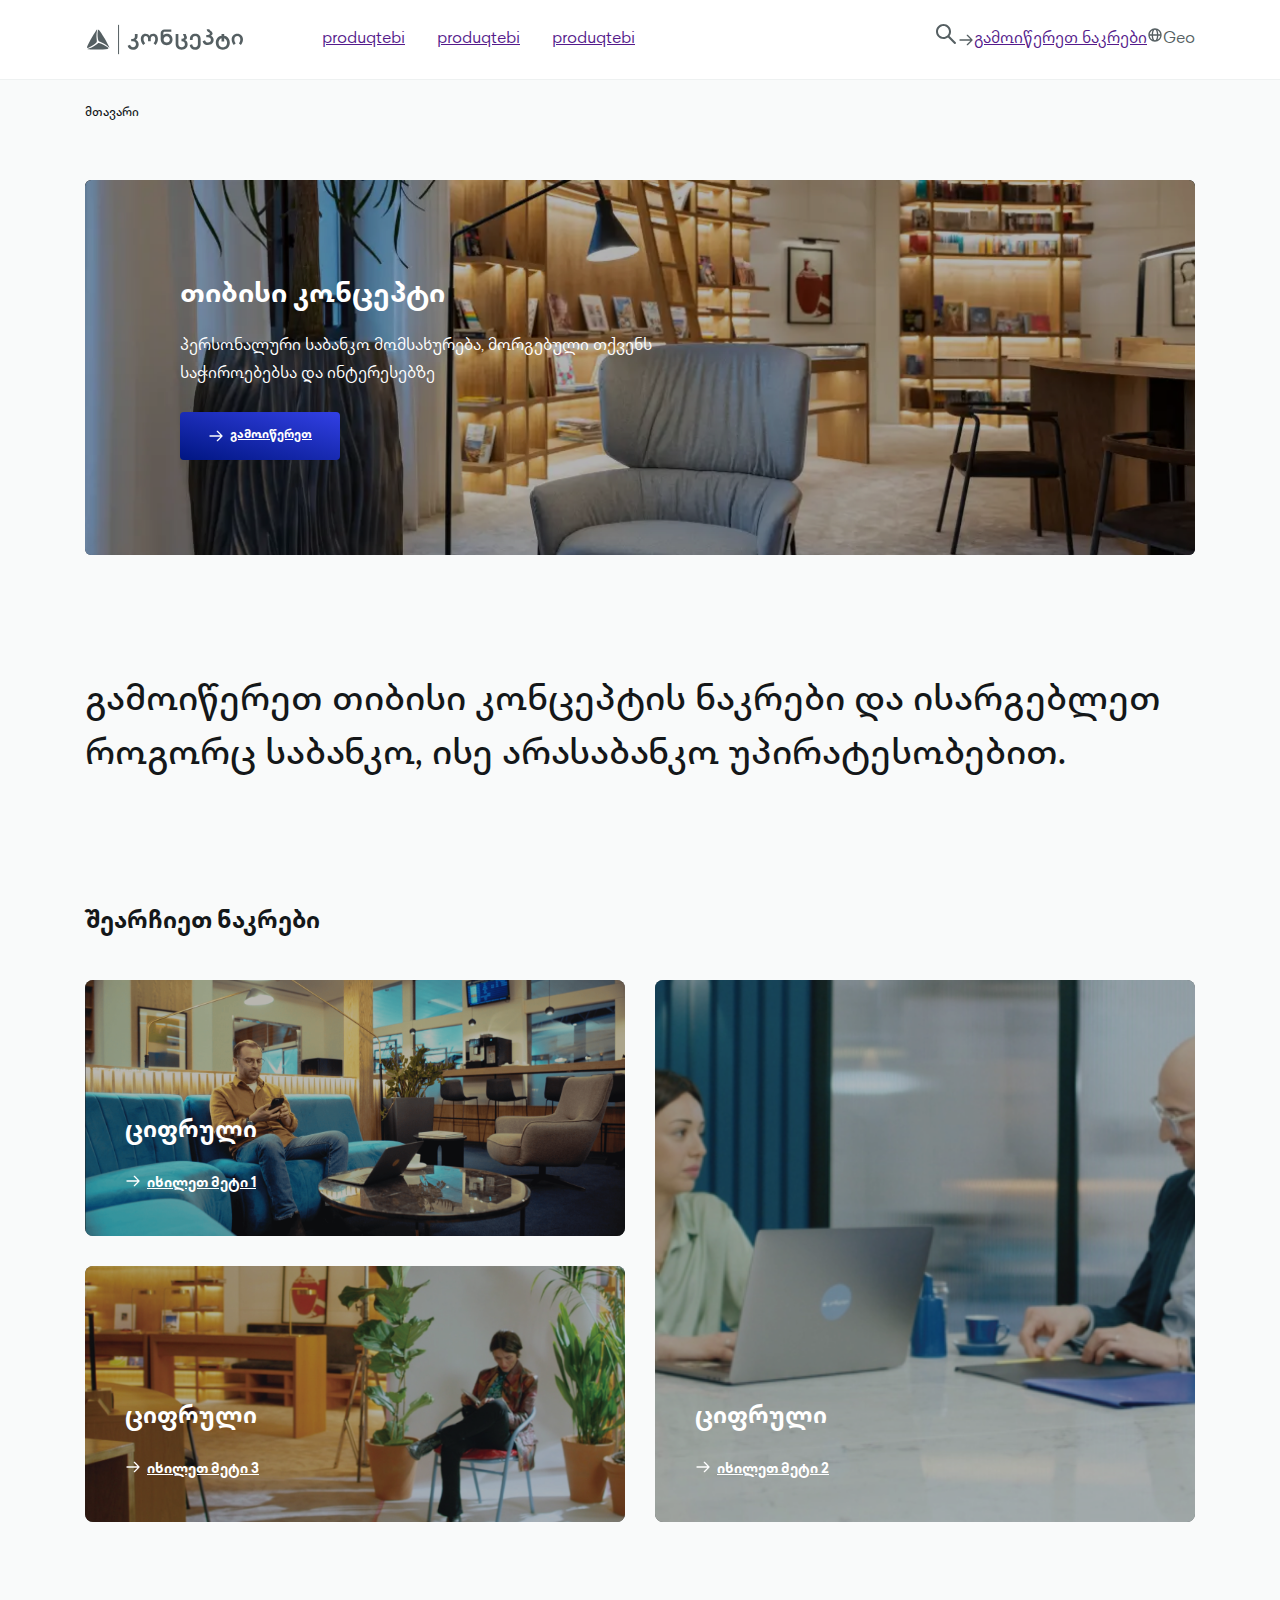
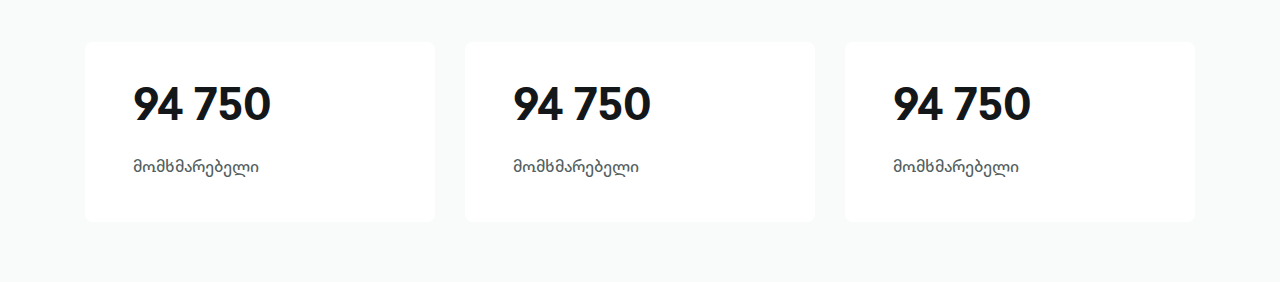
==== index.html @ 35655cb1 "firstCommit" ====
<!DOCTYPE html>
<html lang="en">

<head>
    <meta charset="UTF-8">
    <meta name="viewport" content="width=device-width, initial-scale=1.0">
    <title>Document</title>
    <link rel="stylesheet" href="https://cdn.jsdelivr.net/npm/swiper@11/swiper-bundle.min.css" />
    <link rel="stylesheet" href="styles/style.css">
</head>

<body>
    <header class="header flex al-center">
        <div class="container">
            <div class="header-content flex al-center">
                <div class="header-logo flex al-center">
                    <svg data-v-562b0aec="" id="Layer_1" data-name="Layer 1" xmlns="http://www.w3.org/2000/svg"
                        version="1.1" width="165" height="32" viewbox="0 0 165 32" fill="currentColor">
                        <path data-v-562b0aec=""
                            d="M81.72,12.35c-1.84,0-3.11,1.39-3.11,3.09s1.15,3.09,3.11,3.09,3.1-1.39,3.1-3.09-1.26-3.09-3.1-3.09ZM68.36,9.65c2.85,0,4.6,2.21,4.6,5.38h0c0,2.48-.88,4.38-2.47,5.91l-1.94-1.63c.9-1.01,1.71-2.58,1.71-4.27,0-1.81-.91-2.92-2.24-2.92s-2.27.86-2.27,2.67v2.57h-2.71v-2.57c0-1.81-.94-2.67-2.27-2.67s-2.24,1.11-2.24,2.92v.16c.05,1.64.83,3.14,1.71,4.12l-1.94,1.63c-1.59-1.53-2.47-3.42-2.47-5.9h0s0-.14,0-.14c.05-3.1,1.78-5.24,4.6-5.24,1.99,0,3.4.9,3.96,2.25.57-1.35,1.97-2.25,3.96-2.25ZM152.31,9.65c3.48,0,5.68,2.6,5.68,5.72,0,2.34-.77,4.13-2.16,5.57l-1.95-1.61c1.09-1.4,1.41-2.67,1.41-3.95,0-1.83-1.02-3.27-2.97-3.27s-2.97,1.44-2.97,3.27c0,1.28.31,2.55,1.41,3.95l-1.95,1.61c-1.39-1.44-2.16-3.23-2.16-5.57,0-3.11,2.2-5.72,5.68-5.72ZM124.49,5.33v.12c0,1.21,3.11,1.73,3.11,4.12,0,1.18-.93,2-2.04,2.25,1.9.61,3.08,2.11,3.08,4.27,0,2.87-2.15,4.97-5.7,4.97-2.57,0-4.77-1.44-5.34-3.91l2.44-1.01c.39,1.49,1.5,2.45,2.9,2.45,1.97,0,2.97-1.15,2.97-2.55,0-1.64-1.15-2.68-2.97-2.68h-1.67v-2.45h1.52c1.31,0,2.08-.49,2.08-1.33,0-1.54-3.11-1.58-3.11-4.06v-.18h2.73ZM86.32,5.41v2.45h-6.62c-.99,0-1.33.59-1.33,1.33v2.1c.78-1.19,2.48-1.55,3.64-1.55,3.5,0,5.52,2.52,5.52,5.7s-2.18,5.7-5.81,5.7-6.05-2.43-6.05-6.2v-5.67c0-2.13,1.44-3.86,3.88-3.86h6.78ZM136.74,14.33c-2.26.48-3.15,2.49-3.2,4.38.06,2.17,1.21,4.49,4.27,4.49s4.21-2.32,4.27-4.49c-.05-1.86-.9-3.82-3.07-4.35.07.39.21,1.28.21,1.99v1.19h-2.71v-1.19c0-.72.15-1.65.22-2.02ZM139.23,9.94v.57c0,.42-.05.92-.11,1.33,3.88.56,5.69,3.65,5.69,6.87,0,3.56-2.22,6.96-7,6.96s-7-3.4-7-6.96c0-3.25,1.85-6.37,5.81-6.88-.06-.41-.11-.89-.11-1.31v-.57h2.71ZM100.78,9.94v.12c0,1.49,1.15,1.84,1.15,3.41,0,1.49-.97,2.24-2.37,2.52,2.02.55,3.08,1.93,3.08,4.21,0,3.04-2.2,5.46-6,5.46s-5.98-2.55-5.98-5.68v-10.05h2.71v10.05c0,1.65,1.1,3.2,3.27,3.2s3.27-1.45,3.27-3.05c0-1.78-1.15-2.93-2.97-2.93h-.46v-2.45h1.04c1.04,0,1.67-.55,1.67-1.39,0-1.22-1.15-1.44-1.15-3.26v-.18h2.73ZM110.29,9.65c3.31,0,5.35,1.92,5.35,5.35v5.39c0,3.05-2.1,5.28-5.47,5.28-3.02,0-5.13-1.65-5.47-4.69l2.48-.69c.22,1.93,1.31,2.91,2.85,2.91,2.04,0,2.88-1.26,2.88-2.86v-5.31c0-1.66-.89-2.92-2.62-2.92s-2.64,1.26-2.64,2.92v.97h-2.71v-.99c0-3.42,2.03-5.35,5.35-5.35ZM52.59,9.94v2.38c0,1.67-.69,2.85-1.98,3.5,1.93.71,3.08,2.3,3.08,4.58,0,3.05-2.15,5.28-5.7,5.28-2.57,0-4.77-1.44-5.34-3.91l2.44-1.01c.39,1.49,1.5,2.45,2.9,2.45,1.97,0,2.97-1.26,2.97-2.86,0-1.78-1.15-2.99-2.97-2.99h-1.79v-2.45h1.18c1.69,0,2.48-.99,2.48-2.38v-2.57h2.73Z"
                            class="cls-2"></path>
                        <path data-v-562b0aec=""
                            d="M13.92,5.92c.11.06.26.23.29.26,1.47,1.7,4.2,6.2,5.31,8.09,1.39,2.36,4.58,8.29,4.85,9.07.03.08,0,.18-.07.23-.08.05-.17.09-.4-.15-1.24-1.25-4.11-3.68-8.84-5.6-.25-.1-.47-.19-.68-.28-.66-.33-1.03-.82-1.21-1.5-.53-2.01-.91-5.76-.39-9,.02-.11.08-.5.21-.8.21-.45.6-.5.92-.32ZM12.14,5.48c.09.04.16.1.07.41-.47,1.7-1.14,5.39-.45,10.44.04.26.07.5.09.73.04.74-.2,1.3-.69,1.79-1.48,1.46-4.54,3.66-7.61,4.83-.11.04-.47.18-.8.21-.5.05-.74-.26-.74-.63,0-.13.07-.34.08-.38.74-2.12,3.29-6.73,4.37-8.63,1.35-2.38,4.91-8.1,5.45-8.73.05-.07.15-.1.23-.06ZM14.62,19.18c2.01.55,5.45,2.09,8,4.16.09.07.39.32.58.58.29.41.14.77-.18.95-.11.06-.33.11-.37.12-2.21.42-7.48.53-9.67.54-2.74.02-9.49-.19-10.3-.34-.09-.01-.16-.08-.17-.17,0-.1,0-.19.32-.27,1.71-.45,5.25-1.71,9.28-4.84.21-.16.4-.31.58-.44.62-.41,1.23-.48,1.9-.3Z"
                            class="cls-2"></path>
                        <rect data-v-562b0aec="" x="33.06" y=".84" width=".99" height="29.32" class="cls-1"></rect>
                    </svg>
                </div>
                <nav class="header-nav">
                    <a href="">produqtebi</a>
                    <a href="">produqtebi</a>
                    <a href="">produqtebi</a>
                </nav>
                <div class="menu-buttons flex al-center">
                    <div class="search">
                        <svg data-v-562b0aec="" width="24" height="24" viewbox="0 0 24 24" fill="currentColor"
                            xmlns="http://www.w3.org/2000/svg">
                            <path data-v-562b0aec=""
                                d="M21.7 20.3L15.5 14C16.5 12.7 17 11.2 17 9.5C17 5.4 13.6 2 9.5 2C5.4 2 2 5.4 2 9.5C2 13.6 5.4 17 9.5 17C11.2 17 12.8 16.4 14 15.5L20.2 21.7C20.4 21.9 20.7 22 20.9 22C21.1 22 21.4 21.9 21.6 21.7C22.1 21.3 22.1 20.7 21.7 20.3ZM4 9.5C4 6.5 6.5 4 9.5 4C12.5 4 15 6.5 15 9.5C15 12.5 12.5 15 9.5 15C6.5 15 4 12.5 4 9.5Z">
                            </path>
                        </svg>
                    </div>
                    <div class="get-product flex al-center">
                        <svg data-v-562b0aec="" width="16" height="16" viewbox="0 0 16 16" fill="currentColor"
                            xmlns="http://www.w3.org/2000/svg">
                            <path data-v-562b0aec=""
                                d="M9.7987 2.86675L14.4654 7.53341C14.732 7.80008 14.732 8.20008 14.4654 8.46675L9.7987 13.1334C9.53203 13.4001 9.13203 13.4001 8.86537 13.1334C8.5987 12.8667 8.5987 12.4667 8.86537 12.2001L12.3987 8.66675H1.9987C1.5987 8.66675 1.33203 8.40008 1.33203 8.00008C1.33203 7.60008 1.5987 7.33341 1.9987 7.33341H12.3987L8.86537 3.80008C8.73203 3.66675 8.66536 3.53341 8.66536 3.33341C8.66536 3.13341 8.73203 3.00008 8.86537 2.86675C9.13203 2.60008 9.53203 2.60008 9.7987 2.86675Z">
                            </path>
                        </svg>
                        <a href="">გამოიწერეთ ნაკრები</a>
                    </div>
                    <div class="lang flex al-center">
                        <div>
                            <svg data-v-562b0aec="" width="16" height="16" viewbox="0 0 16 16" fill="currentColor"
                                xmlns="http://www.w3.org/2000/svg">
                                <path data-v-562b0aec=""
                                    d="M14.6654 7.99992C14.6654 4.32659 11.672 1.33325 7.9987 1.33325C4.32536 1.33325 1.33203 4.32659 1.33203 7.99992C1.33203 11.6733 4.32536 14.6666 7.9987 14.6666C11.672 14.6666 14.6654 11.6733 14.6654 7.99992ZM13.2854 7.33325H11.3187C11.2587 5.83325 10.972 4.37325 10.4587 3.26659C11.9787 4.05992 13.072 5.55992 13.292 7.33325H13.2854ZM7.9987 13.3333C6.9787 13.3333 6.1387 11.2999 6.0187 8.66659H9.98536C9.86536 11.2999 9.02536 13.3333 8.00536 13.3333H7.9987ZM6.0187 7.33325C6.1387 4.69992 6.9787 2.66659 7.9987 2.66659C9.0187 2.66659 9.8587 4.69992 9.9787 7.33325H6.01203H6.0187ZM5.54536 3.26659C5.02536 4.37325 4.74536 5.82659 4.68536 7.33325H2.7187C2.9387 5.55992 4.03203 4.05992 5.55203 3.26659H5.54536ZM2.71203 8.66659H4.6787C4.7387 10.1666 5.02536 11.6266 5.5387 12.7333C4.0187 11.9399 2.92536 10.4399 2.70536 8.66659H2.71203ZM10.452 12.7333C10.972 11.6266 11.252 10.1733 11.312 8.66659H13.2787C13.0587 10.4399 11.9654 11.9399 10.4454 12.7333H10.452Z">
                                </path>
                            </svg>
                        </div>
                        <span class="block">Geo</span>
                    </div>
                </div>
            </div>
        </div>
    </header>
    <div class="globa-layout">

        <div class="breadcrumbs">
            <div class="container">მთავარი</div>
        </div>

        <section class="hero-section">
            <div class="container">
                <div class="banner">
                    <div class="banner-content">
                        <h1 class="text-white title-28"> თიბისი კონცეპტი </h1>
                        <p class="banner-text">პერსონალური საბანკო მომსახურება, მორგებული თქვენს საჭიროებებსა და
                            ინტერესებზე</p>
                        <a class="btn" href="">
                            <svg data-v-67f54ace="" width="16" height="16" viewBox="0 0 16 16" fill="currentColor"
                                xmlns="http://www.w3.org/2000/svg">
                                <path data-v-67f54ace=""
                                    d="M9.7987 2.86675L14.4654 7.53341C14.732 7.80008 14.732 8.20008 14.4654 8.46675L9.7987 13.1334C9.53203 13.4001 9.13203 13.4001 8.86537 13.1334C8.5987 12.8667 8.5987 12.4667 8.86537 12.2001L12.3987 8.66675H1.9987C1.5987 8.66675 1.33203 8.40008 1.33203 8.00008C1.33203 7.60008 1.5987 7.33341 1.9987 7.33341H12.3987L8.86537 3.80008C8.73203 3.66675 8.66536 3.53341 8.66536 3.33341C8.66536 3.13341 8.73203 3.00008 8.86537 2.86675C9.13203 2.60008 9.53203 2.60008 9.7987 2.86675Z">
                                </path>
                            </svg>
                            <span>გამოიწერეთ</span>
                        </a>
                    </div>
                    <div class="banner-image">
                        <img src="assets/images/ze324k50.yq4Become-2.webp" alt="">
                    </div>

                </div>
            </div>
        </section>

        <section class="message padding-60">
            <div class="container">
                <p> გამოიწერეთ თიბისი კონცეპტის ნაკრები და ისარგებლეთ როგორც საბანკო, ისე არასაბანკო უპირატესობებით.
                </p>
            </div>
        </section>

        <section class="concept-grid padding-60">
                <div class="container">
                    <div class="heading">
                        <h2 class="h2 title-color">შეარჩიეთ ნაკრები </h2>
                    </div>
                    <div class="grid">
                        <div class="grid-card">
                            <div class="grid-content">
                                <h3 class="title-24">
                                    ციფრული
                                </h3>
                                <div class="see-more">
                                    <div class="button_icon w-embed"><svg width="16" height="16" viewBox="0 0 16 16"
                                            fill="currentColor" xmlns="http://www.w3.org/2000/svg">
                                            <path
                                                d="M9.7987 2.86675L14.4654 7.53341C14.732 7.80008 14.732 8.20008 14.4654 8.46675L9.7987 13.1334C9.53203 13.4001 9.13203 13.4001 8.86537 13.1334C8.5987 12.8667 8.5987 12.4667 8.86537 12.2001L12.3987 8.66675H1.9987C1.5987 8.66675 1.33203 8.40008 1.33203 8.00008C1.33203 7.60008 1.5987 7.33341 1.9987 7.33341H12.3987L8.86537 3.80008C8.73203 3.66675 8.66536 3.53341 8.66536 3.33341C8.66536 3.13341 8.73203 3.00008 8.86537 2.86675C9.13203 2.60008 9.53203 2.60008 9.7987 2.86675Z">
                                            </path>
                                        </svg></div>
                                    <a href=""> იხილეთ მეტი 1</a>
                                </div>
                            </div>
                            <div class="grid-image">
                                <img src="assets/images/mfvvitla.0j5430128849_7213815365374065_9017687812435872577_n.png"
                                    alt="">
                            </div>
                        </div>
                        <div class="grid-card  grid-big">
                            <div class="grid-content">
                                <h3 class="title-24">
                                    ციფრული
                                </h3>
                                <div class="see-more">
                                    <div class="button_icon w-embed"><svg width="16" height="16" viewBox="0 0 16 16"
                                            fill="currentColor" xmlns="http://www.w3.org/2000/svg">
                                            <path
                                                d="M9.7987 2.86675L14.4654 7.53341C14.732 7.80008 14.732 8.20008 14.4654 8.46675L9.7987 13.1334C9.53203 13.4001 9.13203 13.4001 8.86537 13.1334C8.5987 12.8667 8.5987 12.4667 8.86537 12.2001L12.3987 8.66675H1.9987C1.5987 8.66675 1.33203 8.40008 1.33203 8.00008C1.33203 7.60008 1.5987 7.33341 1.9987 7.33341H12.3987L8.86537 3.80008C8.73203 3.66675 8.66536 3.53341 8.66536 3.33341C8.66536 3.13341 8.73203 3.00008 8.86537 2.86675C9.13203 2.60008 9.53203 2.60008 9.7987 2.86675Z">
                                            </path>
                                        </svg></div>
                                    <a href=""> იხილეთ მეტი 2 </a>
                                </div>
                            </div>
                            <div class="grid-image">
                                <img src="assets/images/nqeaa1rb.avl360.png"
                                    alt="">
                            </div>
                        </div>
                        <div class="grid-card">
                            <div class="grid-content">
                                <h3 class="title-24">
                                    ციფრული
                                </h3>
                                <div class="see-more">
                                    <div class="button_icon w-embed"><svg width="16" height="16" viewBox="0 0 16 16"
                                            fill="currentColor" xmlns="http://www.w3.org/2000/svg">
                                            <path
                                                d="M9.7987 2.86675L14.4654 7.53341C14.732 7.80008 14.732 8.20008 14.4654 8.46675L9.7987 13.1334C9.53203 13.4001 9.13203 13.4001 8.86537 13.1334C8.5987 12.8667 8.5987 12.4667 8.86537 12.2001L12.3987 8.66675H1.9987C1.5987 8.66675 1.33203 8.40008 1.33203 8.00008C1.33203 7.60008 1.5987 7.33341 1.9987 7.33341H12.3987L8.86537 3.80008C8.73203 3.66675 8.66536 3.53341 8.66536 3.33341C8.66536 3.13341 8.73203 3.00008 8.86537 2.86675C9.13203 2.60008 9.53203 2.60008 9.7987 2.86675Z">
                                            </path>
                                        </svg></div>
                                    <a href=""> იხილეთ მეტი 3 </a>
                                </div>
                            </div>
                            <div class="grid-image">
                                <img src="assets/images/0m25n3qt.w03prem.png"
                                    alt="">
                            </div>
                        </div>
                    </div>
                </div>
        </section>
        <section class="number-section padding-60">
            <div class=padding-global>
                <div class="container">
                    <div class="numbers flex">
                        <div class="number">
                            <div class="num"> 94 750 </div>
                            <p>მომხმარებელი</p>
                        </div>
                        <div class="number">
                            <div class="num"> 94 750 </div>
                            <p>მომხმარებელი</p>
                        </div>
                        <div class="number">
                            <div class="num"> 94 750 </div>
                            <p>მომხმარებელი</p>
                        </div>
                    </div>
    
                </div>
            </div>
        </section>













    </div>
    <script src="https://cdn.jsdelivr.net/npm/swiper@11/swiper-bundle.min.js"></script>
    <script src="scripts/script.js"></script>
</body>

</html>
---- styles/style.css ----
@font-face {
  font-family: "TBC Contractica";
  src: url("../assets/fonts/TBCContractica-Bold.woff2") format("woff2"),
    url("../assets/fonts/TBCContractica-Bold.woff") format("woff");
  font-weight: bold;
  font-style: normal;
  font-display: swap;
}

@font-face {
  font-family: "TBC Contractica CAPS";
  src: url("../assets/fonts/TBCContracticaCAPS-Light.woff2") format("woff2"),
    url("../assets/fonts/TBCContracticaCAPS-Light.woff") format("woff");
  font-weight: 300;
  font-style: normal;
  font-display: swap;
}

@font-face {
  font-family: "TBC Contractica CAPS";
  src: url("../assets/fonts/TBCContracticaCAPS-Medium.woff2") format("woff2"),
    url("../assets/fonts/TBCContracticaCAPS-Medium.woff") format("woff");
  font-weight: 500;
  font-style: normal;
  font-display: swap;
}

@font-face {
  font-family: "TBC Contractica CAPS";
  src: url("../assets/fonts/TBCContracticaCAPS-Bold.woff2") format("woff2"),
    url("../assets/") format("woff");
  font-weight: bold;
  font-style: normal;
  font-display: swap;
}

@font-face {
  font-family: "TBC Contractica";
  src: url("../assets/fonts/TBCContractica-Light.woff2") format("woff2"),
    url("../assets/fonts/TBCContractica-Light.woff2") format("woff");
  font-weight: 300;
  font-style: normal;
  font-display: swap;
}

@font-face {
  font-family: "TBC Contractica CAPS";
  src: url("../assets/fonts/TBCContracticaCAPS-Regular.woff2") format("woff2"),
    url("../assets/fonts/TBCContracticaCAPS-Regular.woff") format("woff");
  font-weight: normal;
  font-style: normal;
  font-display: swap;
}

@font-face {
  font-family: "TBC Contractica";
  src: url("../assets/fonts/TBCContractica-Regular.woff") format("woff2"),
    url("../assets/fonts/TBCContractica-Regular.woff") format("woff");
  font-weight: normal;
  font-style: normal;
  font-display: swap;
}

@font-face {
  font-family: "TBC Contractica";
  src: url("../assets/fonts/TBCContractica-Medium.woff2") format("woff2"),
    url("../assets/fonts/TBCContractica-Medium.woff") format("woff");
  font-weight: 500;
  font-style: normal;
  font-display: swap;
}

body {
  box-sizing: border-box;
  font-size: 16px;
  margin: 0;
  padding: 0;
  overflow-x: hidden;
  background-color: #f9fafa;
  line-height: 1.7;
  font-family: "TBC Contractica";
  color: #555f62;
}
*,
*::after,
*::before {
  box-sizing: border-box;
  font-family: "TBC Contractica";
  margin: 0;
  padding: 0;
  border: none;
  
}


img {
  max-width: 100%;
  height: auto;
}

:root {
}
.container {
  width: 100%;
  max-width: 1110px;
  margin-left: auto;
  margin-right: auto;
}
.padding-60 {
  padding: 60px 0;
}
.title-28 {
  font-size: 28px;
  font-weight: 700;
  line-height: 1.5;
}
.title-24{
    font-size: 24px;
    font-weight: 700;
}
.title-color{
    color: #141719;
}
.heading{
    justify-content: space-between;
    align-items: center;
    margin-bottom: 36px;
    display: flex;
}
.block {
  display: block;
}
.flex {
  display: flex;
}
.al-center {
  align-items: center;
}
.just-center {
  justify-content: center;
}

.globa-layout {
  padding: 80px 47px 0 47px;
}

.header {
  z-index: 100;
  height: 80px;
  background-color: #fff;
  border-bottom: 1px solid #eef1f1;
  padding-left: 47px;
  padding-right: 47px;
  position: fixed;
  top: 0;
  bottom: auto;
  left: 0;
  right: 0;
}
.header-content {
  display: flex;
  column-gap: 32px;
  align-items: center;
}
.header-nav {
  height: 100%;
  grid-column-gap: 32px;
  flex: 1;
  align-items: center;
  margin-left: 40px;
  margin-right: 40px;
  display: flex;
}

.breadcrumbs {
  font-size: 12px;
  padding: 24px 0;
  color: #141719;
  font-weight: 500;
}

.hero-section {
  padding: 32px 0 60px 0;
}
.banner {
  position: relative;
  color: #fff;
  background-color: rgba(0, 0, 0, 1);
  padding: 95px;
  border-radius: 6px;
  overflow: hidden;
  min-height: 360px;
}
.banner-content {
  position: relative;
  max-width: 540px;
  z-index: 2;
}
.banner-text {
  margin: 16px 0 24px 0;
}
.banner-image {
  position: absolute;
  width: 100%;
  top: 0;
  left: 0;
  opacity: 0.7;
  border-radius: 6px;
  overflow: hidden;
  z-index: 1;
  /*  z-index: -1; */
}
.banner-image img {
  width: 100%;
  height: 100%;
  object-fit: cover;
}
.btn {
  grid-column-gap: 6px;
  color: #fff;
  text-transform: uppercase;
  background-color: #3295ce;
  background-image: linear-gradient(15deg, #001682, #3240e5);
  border-radius: 4px;
  justify-content: center;
  align-items: center;
  padding: 16px 24px;
  font-size: 12px;
  font-weight: 700;
  line-height: 1.33;
  transition: all 0.25s ease-in-out;
  display: flex;
  font-family: "TBC Contractica";
  max-width: 160px;
}
.btn:hover {
  background-image: none;
  background-color: #3295ce;
  transition: all 0.25s ease-in-out;
}

.message p {
  font-size: 36px;
  color: #141719;
  font-weight: 500;
  line-height: 1.5;
}
.grid {
    grid-column-gap: 30px;
    grid-row-gap: 30px;
    grid-template-rows: auto auto;
    grid-template-columns: 1fr 1fr;
    grid-auto-columns: 1fr;
    display: grid;
  }
.grid-card {
    position: relative;
    background-color: #141719;
    color: #fff;
    overflow: hidden;
    border-radius: 8px;
    min-height: 256px;
   transition-duration: .25s;
  }
  .grid-content {
    height: 100%;
    grid-row-gap: 20px;
    flex-direction: column;
    justify-content: flex-end;
    align-items: flex-start;
    padding: 40px;
    display: flex;
    position: relative;
    z-index: 2;
  }
  .grid-image {
    position: absolute;
    top: 0;
    left: 0;
    right: 0;
    bottom: 0;
    overflow: hidden;
    opacity: .7;
  }
  .grid-image img {
    width: 100%;
    height: 100%;
    object-fit: cover;
    transition-duration: .25s;  
  }
  .grid-big {
    grid-area: span 2 / span 1 / span 2 / span 1;
  }
.see-more{
    grid-column-gap: 6px;
    align-items: center;
    font-size: 14px;
    font-weight: 700;
    line-height: 1.4;
    text-decoration: none;
    transition: color .25s ease-in-out;
    display: flex;
}
  .see-more a{
    font-size: 14px;
    color: #fff;
    line-height: 1.4;
    font-weight: 700;
    display: block;
    transition-duration: .25s;  
  }
  .grid-card:hover .grid-image img {
    transform: scale(1.03);
  }
.see-more svg{
    transition-duration: .25s;  
}
  .see-more:hover a,
  .see-more:hover svg
  {
    text-decoration: none;
    color: #aeaeae;
  }

  .number {
    grid-row-gap: 16px;
    background-color: #fff;
    border-radius: 8px;
    flex-direction: column;
    flex: 1;
    align-items: flex-start;
    padding: 40px 48px;
    font-size: 16px;
    font-weight: 500;
    display: flex;
    font-size: 16px;
    font-weight: 500;
  }
  .num {
    color: #141719;
    font-size: 44px;
    font-weight: 700;
    line-height: 1.3;
  }
  .number-section {
    padding: 60px 0;
  }
  .numbers {
    grid-column-gap: 30px;
    display: flex;
  }
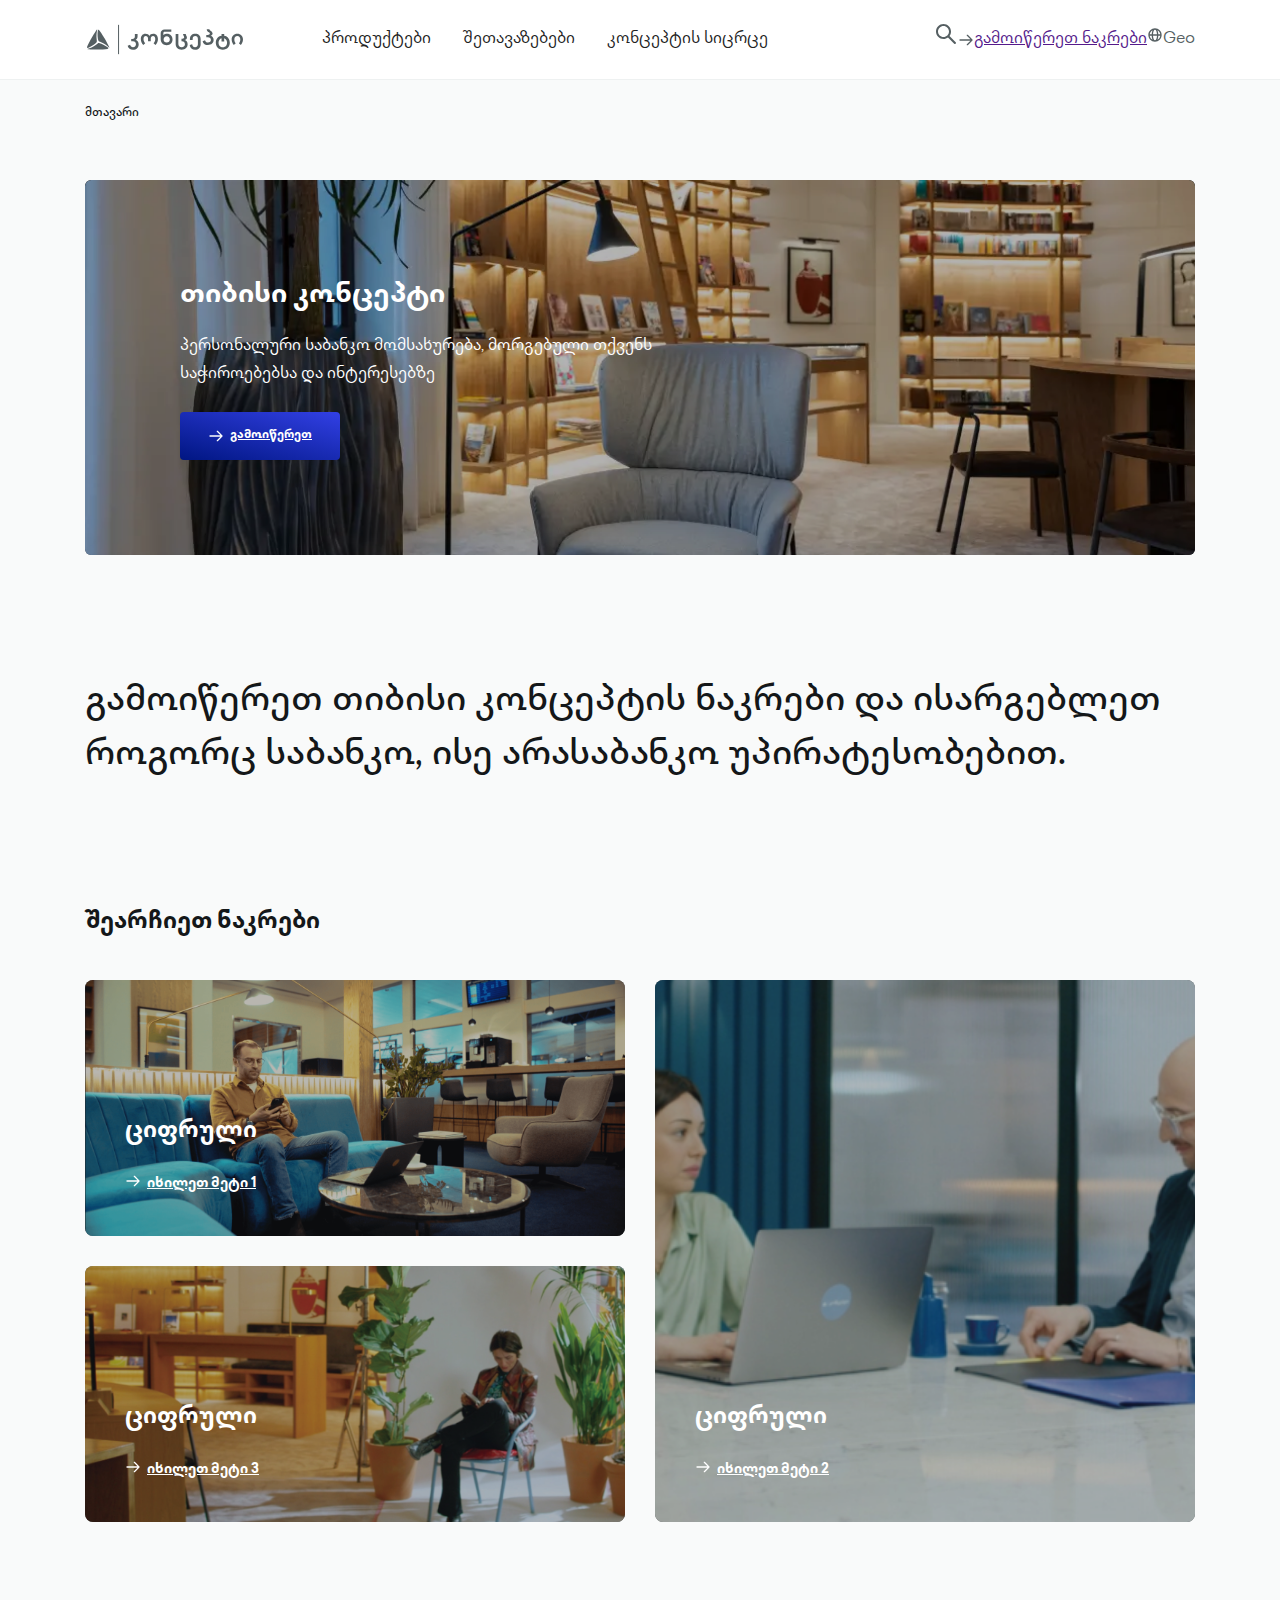
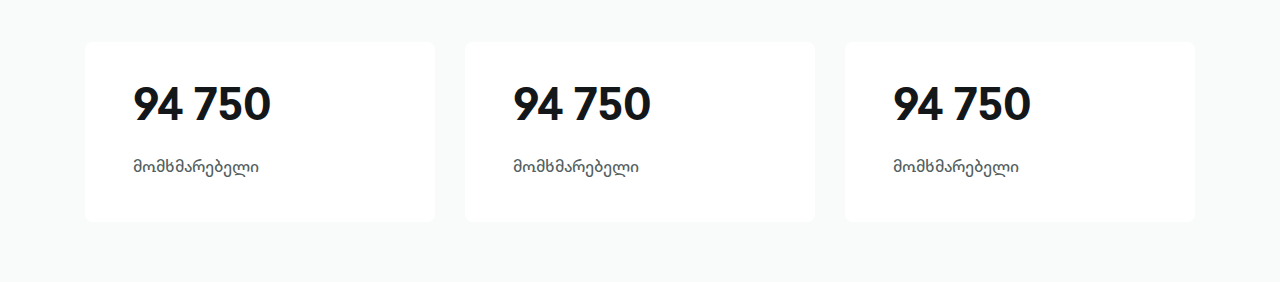
==== commit ede437c2: "header-dropdown" ====
--- a/index.html
+++ b/index.html
@@ -26,9 +26,31 @@
                     </svg>
                 </div>
                 <nav class="header-nav">
-                    <a href="">produqtebi</a>
-                    <a href="">produqtebi</a>
-                    <a href="">produqtebi</a>
+                    <div class="dropdown" data-dropdown>
+                        <button class="link" data-dropdown-button>პროდუქტები</button>
+                        <div class="dropdown-menu">
+                            <a href="#">პროდუქტების მიმოხილვა</a>
+                            <a href="">ნაკრები</a>
+                            <a href="">პირადი ბანკი</a>
+                        </div>
+                    </div>
+                    <div class="dropdown" data-dropdown>
+                        <button class="link" data-dropdown-button>შეთავაზებები</button>
+                        <div class="dropdown-menu">
+                            <a href="https://www.youtube.com/watch?v=S-VeYcOCFZw">მიმოხილვა</a>
+                            <a href="">შეთავაზებები</a>
+                            <a href="">ღონისძიებები</a>
+                        </div>
+                    </div>
+                    <div class="dropdown" data-dropdown>
+                        <button class="link" data-dropdown-button>კონცეპტის სიცრცე</button>
+                        <div class="dropdown-menu">
+                            <a href="https://www.youtube.com/watch?v=S-VeYcOCFZw">მიმოხილვა</a>
+                            <a href="">კაფე</a>
+                            <a href="">ბიბლიოთეკა</a>
+                            <a href="">კონცეპტ ფილიალები</a>
+                        </div>
+                    </div>
                 </nav>
                 <div class="menu-buttons flex al-center">
                     <div class="search">
@@ -60,6 +82,27 @@
                         <span class="block">Geo</span>
                     </div>
                 </div>
+            </div>
+        </div>
+        <div class="dropdown-big" data-dropdown-big>
+            <div class="container">
+                <a class="header-dropdown-big__link" href="#">
+                    <div>
+                        <img src="assets/images/uz0y3tkf.idxFixed aspect ratio block [Utility] (1).png" alt="">
+                    </div>
+                    <div class="flex al-center">
+                        <div>
+                            <svg data-v-562b0aec="" width="20" height="21" viewbox="0 0 20 21" fill="currentColor"
+                                xmlns="http://www.w3.org/2000/svg">
+                                <path data-v-562b0aec=""
+                                    d="M15.8342 4.04761H7.50091C7.04258 4.04761 6.66758 4.42261 6.66758 4.88094C6.66758 5.33927 7.04258 5.71427 7.50091 5.71427H13.8259L3.57578 15.9643C3.25078 16.2893 3.25078 16.8143 3.57578 17.1393C3.74245 17.3059 3.95078 17.3809 4.16744 17.3809C4.38411 17.3809 4.59244 17.2976 4.75911 17.1393L15.0009 6.88927V13.2143C15.0009 13.6726 15.3759 14.0476 15.8342 14.0476C16.2925 14.0476 16.6675 13.6726 16.6675 13.2143V4.88094C16.6675 4.42261 16.2925 4.04761 15.8342 4.04761Z">
+                                </path>
+                            </svg>
+                        </div>
+                        <div>ციფრული ბანკი</div>
+                    </div>
+
+                </a>
             </div>
         </div>
     </header>
@@ -102,73 +145,71 @@
         </section>
 
         <section class="concept-grid padding-60">
-                <div class="container">
-                    <div class="heading">
-                        <h2 class="h2 title-color">შეარჩიეთ ნაკრები </h2>
-                    </div>
-                    <div class="grid">
-                        <div class="grid-card">
-                            <div class="grid-content">
-                                <h3 class="title-24">
-                                    ციფრული
-                                </h3>
-                                <div class="see-more">
-                                    <div class="button_icon w-embed"><svg width="16" height="16" viewBox="0 0 16 16"
-                                            fill="currentColor" xmlns="http://www.w3.org/2000/svg">
-                                            <path
-                                                d="M9.7987 2.86675L14.4654 7.53341C14.732 7.80008 14.732 8.20008 14.4654 8.46675L9.7987 13.1334C9.53203 13.4001 9.13203 13.4001 8.86537 13.1334C8.5987 12.8667 8.5987 12.4667 8.86537 12.2001L12.3987 8.66675H1.9987C1.5987 8.66675 1.33203 8.40008 1.33203 8.00008C1.33203 7.60008 1.5987 7.33341 1.9987 7.33341H12.3987L8.86537 3.80008C8.73203 3.66675 8.66536 3.53341 8.66536 3.33341C8.66536 3.13341 8.73203 3.00008 8.86537 2.86675C9.13203 2.60008 9.53203 2.60008 9.7987 2.86675Z">
-                                            </path>
-                                        </svg></div>
-                                    <a href=""> იხილეთ მეტი 1</a>
-                                </div>
+            <div class="container">
+                <div class="heading">
+                    <h2 class="h2 title-color">შეარჩიეთ ნაკრები </h2>
+                </div>
+                <div class="grid">
+                    <div class="grid-card">
+                        <div class="grid-content">
+                            <h3 class="title-24">
+                                ციფრული
+                            </h3>
+                            <div class="see-more">
+                                <div class="button_icon w-embed"><svg width="16" height="16" viewBox="0 0 16 16"
+                                        fill="currentColor" xmlns="http://www.w3.org/2000/svg">
+                                        <path
+                                            d="M9.7987 2.86675L14.4654 7.53341C14.732 7.80008 14.732 8.20008 14.4654 8.46675L9.7987 13.1334C9.53203 13.4001 9.13203 13.4001 8.86537 13.1334C8.5987 12.8667 8.5987 12.4667 8.86537 12.2001L12.3987 8.66675H1.9987C1.5987 8.66675 1.33203 8.40008 1.33203 8.00008C1.33203 7.60008 1.5987 7.33341 1.9987 7.33341H12.3987L8.86537 3.80008C8.73203 3.66675 8.66536 3.53341 8.66536 3.33341C8.66536 3.13341 8.73203 3.00008 8.86537 2.86675C9.13203 2.60008 9.53203 2.60008 9.7987 2.86675Z">
+                                        </path>
+                                    </svg></div>
+                                <a href=""> იხილეთ მეტი 1</a>
                             </div>
-                            <div class="grid-image">
-                                <img src="assets/images/mfvvitla.0j5430128849_7213815365374065_9017687812435872577_n.png"
-                                    alt="">
+                        </div>
+                        <div class="grid-image">
+                            <img src="assets/images/mfvvitla.0j5430128849_7213815365374065_9017687812435872577_n.png"
+                                alt="">
+                        </div>
+                    </div>
+                    <div class="grid-card  grid-big">
+                        <div class="grid-content">
+                            <h3 class="title-24">
+                                ციფრული
+                            </h3>
+                            <div class="see-more">
+                                <div class="button_icon w-embed"><svg width="16" height="16" viewBox="0 0 16 16"
+                                        fill="currentColor" xmlns="http://www.w3.org/2000/svg">
+                                        <path
+                                            d="M9.7987 2.86675L14.4654 7.53341C14.732 7.80008 14.732 8.20008 14.4654 8.46675L9.7987 13.1334C9.53203 13.4001 9.13203 13.4001 8.86537 13.1334C8.5987 12.8667 8.5987 12.4667 8.86537 12.2001L12.3987 8.66675H1.9987C1.5987 8.66675 1.33203 8.40008 1.33203 8.00008C1.33203 7.60008 1.5987 7.33341 1.9987 7.33341H12.3987L8.86537 3.80008C8.73203 3.66675 8.66536 3.53341 8.66536 3.33341C8.66536 3.13341 8.73203 3.00008 8.86537 2.86675C9.13203 2.60008 9.53203 2.60008 9.7987 2.86675Z">
+                                        </path>
+                                    </svg></div>
+                                <a href=""> იხილეთ მეტი 2 </a>
                             </div>
                         </div>
-                        <div class="grid-card  grid-big">
-                            <div class="grid-content">
-                                <h3 class="title-24">
-                                    ციფრული
-                                </h3>
-                                <div class="see-more">
-                                    <div class="button_icon w-embed"><svg width="16" height="16" viewBox="0 0 16 16"
-                                            fill="currentColor" xmlns="http://www.w3.org/2000/svg">
-                                            <path
-                                                d="M9.7987 2.86675L14.4654 7.53341C14.732 7.80008 14.732 8.20008 14.4654 8.46675L9.7987 13.1334C9.53203 13.4001 9.13203 13.4001 8.86537 13.1334C8.5987 12.8667 8.5987 12.4667 8.86537 12.2001L12.3987 8.66675H1.9987C1.5987 8.66675 1.33203 8.40008 1.33203 8.00008C1.33203 7.60008 1.5987 7.33341 1.9987 7.33341H12.3987L8.86537 3.80008C8.73203 3.66675 8.66536 3.53341 8.66536 3.33341C8.66536 3.13341 8.73203 3.00008 8.86537 2.86675C9.13203 2.60008 9.53203 2.60008 9.7987 2.86675Z">
-                                            </path>
-                                        </svg></div>
-                                    <a href=""> იხილეთ მეტი 2 </a>
-                                </div>
+                        <div class="grid-image">
+                            <img src="assets/images/nqeaa1rb.avl360.png" alt="">
+                        </div>
+                    </div>
+                    <div class="grid-card">
+                        <div class="grid-content">
+                            <h3 class="title-24">
+                                ციფრული
+                            </h3>
+                            <div class="see-more">
+                                <div class="button_icon w-embed"><svg width="16" height="16" viewBox="0 0 16 16"
+                                        fill="currentColor" xmlns="http://www.w3.org/2000/svg">
+                                        <path
+                                            d="M9.7987 2.86675L14.4654 7.53341C14.732 7.80008 14.732 8.20008 14.4654 8.46675L9.7987 13.1334C9.53203 13.4001 9.13203 13.4001 8.86537 13.1334C8.5987 12.8667 8.5987 12.4667 8.86537 12.2001L12.3987 8.66675H1.9987C1.5987 8.66675 1.33203 8.40008 1.33203 8.00008C1.33203 7.60008 1.5987 7.33341 1.9987 7.33341H12.3987L8.86537 3.80008C8.73203 3.66675 8.66536 3.53341 8.66536 3.33341C8.66536 3.13341 8.73203 3.00008 8.86537 2.86675C9.13203 2.60008 9.53203 2.60008 9.7987 2.86675Z">
+                                        </path>
+                                    </svg></div>
+                                <a href=""> იხილეთ მეტი 3 </a>
                             </div>
-                            <div class="grid-image">
-                                <img src="assets/images/nqeaa1rb.avl360.png"
-                                    alt="">
-                            </div>
-                        </div>
-                        <div class="grid-card">
-                            <div class="grid-content">
-                                <h3 class="title-24">
-                                    ციფრული
-                                </h3>
-                                <div class="see-more">
-                                    <div class="button_icon w-embed"><svg width="16" height="16" viewBox="0 0 16 16"
-                                            fill="currentColor" xmlns="http://www.w3.org/2000/svg">
-                                            <path
-                                                d="M9.7987 2.86675L14.4654 7.53341C14.732 7.80008 14.732 8.20008 14.4654 8.46675L9.7987 13.1334C9.53203 13.4001 9.13203 13.4001 8.86537 13.1334C8.5987 12.8667 8.5987 12.4667 8.86537 12.2001L12.3987 8.66675H1.9987C1.5987 8.66675 1.33203 8.40008 1.33203 8.00008C1.33203 7.60008 1.5987 7.33341 1.9987 7.33341H12.3987L8.86537 3.80008C8.73203 3.66675 8.66536 3.53341 8.66536 3.33341C8.66536 3.13341 8.73203 3.00008 8.86537 2.86675C9.13203 2.60008 9.53203 2.60008 9.7987 2.86675Z">
-                                            </path>
-                                        </svg></div>
-                                    <a href=""> იხილეთ მეტი 3 </a>
-                                </div>
-                            </div>
-                            <div class="grid-image">
-                                <img src="assets/images/0m25n3qt.w03prem.png"
-                                    alt="">
-                            </div>
-                        </div>
-                    </div>
-                </div>
+                        </div>
+                        <div class="grid-image">
+                            <img src="assets/images/0m25n3qt.w03prem.png" alt="">
+                        </div>
+                    </div>
+                </div>
+            </div>
         </section>
         <section class="number-section padding-60">
             <div class=padding-global>
@@ -187,7 +228,7 @@
                             <p>მომხმარებელი</p>
                         </div>
                     </div>
-    
+
                 </div>
             </div>
         </section>
--- a/styles/style.css
+++ b/styles/style.css
@@ -89,9 +89,7 @@
   margin: 0;
   padding: 0;
   border: none;
-  
-}
-
+}
 
 img {
   max-width: 100%;
@@ -114,18 +112,18 @@
   font-weight: 700;
   line-height: 1.5;
 }
-.title-24{
-    font-size: 24px;
-    font-weight: 700;
-}
-.title-color{
-    color: #141719;
-}
-.heading{
-    justify-content: space-between;
-    align-items: center;
-    margin-bottom: 36px;
-    display: flex;
+.title-24 {
+  font-size: 24px;
+  font-weight: 700;
+}
+.title-color {
+  color: #141719;
+}
+.heading {
+  justify-content: space-between;
+  align-items: center;
+  margin-bottom: 36px;
+  display: flex;
 }
 .block {
   display: block;
@@ -171,7 +169,81 @@
   margin-right: 40px;
   display: flex;
 }
-
+.dropdown-big {
+  z-index: 102;
+  min-height: 248px;
+  background-color: #fff;
+  padding-top: 32px;
+  padding-bottom: 32px;
+  transition: height 0.6s ease-in-out;
+  opacity: 0;
+  transition: opacity 0.6s;
+  pointer-events: none;
+  position: absolute;
+  top: 80px;
+  bottom: auto;
+  left: 0;
+  right: 0;
+}
+.dropdown-big.highlight {
+  opacity: 1;
+  pointer-events: all;
+}
+.header-dropdown-big__link{
+  width: 190px;
+  display: block;
+  
+}
+.link {
+  font-size: 16px;
+  background: none;
+  color: #222;
+  border: none;
+  text-decoration: none;
+  cursor: pointer;
+}
+
+.dropdown {
+  position: relative;
+}
+.dropdown-menu {
+  position: absolute;
+  z-index: 200;
+  display: flex;
+  left: 0;
+  padding: 32px 0;
+  top: calc(100% + 25px);
+  background-color: #fff;
+  min-width: 150px;
+  grid-row-gap: 16px;
+  flex-direction: column;
+  align-items: flex-start;
+  opacity: 0;
+  transition: opacity 0.6s ease-in-out;
+  pointer-events: none;
+}
+
+.dropdown-menu a {
+  text-decoration: none;
+  font-size: 14px;
+  font-weight: 500;
+  color: #141719;
+  transition: color 0.25s ease-in-out;
+}
+.dropdown-menu a:hover {
+  color: #182cc0;
+}
+.dropdown.active > .link {
+  border-bottom: 3px solid blue;
+}
+
+.dropdown.active > .link + .dropdown-menu {
+  opacity: 1;
+  pointer-events: auto;
+}
+.dropdown.active .dropdown-big {
+  display: block;
+}
 .breadcrumbs {
   font-size: 12px;
   padding: 24px 0;
@@ -246,106 +318,105 @@
   line-height: 1.5;
 }
 .grid {
-    grid-column-gap: 30px;
-    grid-row-gap: 30px;
-    grid-template-rows: auto auto;
-    grid-template-columns: 1fr 1fr;
-    grid-auto-columns: 1fr;
-    display: grid;
-  }
+  grid-column-gap: 30px;
+  grid-row-gap: 30px;
+  grid-template-rows: auto auto;
+  grid-template-columns: 1fr 1fr;
+  grid-auto-columns: 1fr;
+  display: grid;
+}
 .grid-card {
-    position: relative;
-    background-color: #141719;
-    color: #fff;
-    overflow: hidden;
-    border-radius: 8px;
-    min-height: 256px;
-   transition-duration: .25s;
-  }
-  .grid-content {
-    height: 100%;
-    grid-row-gap: 20px;
-    flex-direction: column;
-    justify-content: flex-end;
-    align-items: flex-start;
-    padding: 40px;
-    display: flex;
-    position: relative;
-    z-index: 2;
-  }
-  .grid-image {
-    position: absolute;
-    top: 0;
-    left: 0;
-    right: 0;
-    bottom: 0;
-    overflow: hidden;
-    opacity: .7;
-  }
-  .grid-image img {
-    width: 100%;
-    height: 100%;
-    object-fit: cover;
-    transition-duration: .25s;  
-  }
-  .grid-big {
-    grid-area: span 2 / span 1 / span 2 / span 1;
-  }
-.see-more{
-    grid-column-gap: 6px;
-    align-items: center;
-    font-size: 14px;
-    font-weight: 700;
-    line-height: 1.4;
-    text-decoration: none;
-    transition: color .25s ease-in-out;
-    display: flex;
-}
-  .see-more a{
-    font-size: 14px;
-    color: #fff;
-    line-height: 1.4;
-    font-weight: 700;
-    display: block;
-    transition-duration: .25s;  
-  }
-  .grid-card:hover .grid-image img {
-    transform: scale(1.03);
-  }
-.see-more svg{
-    transition-duration: .25s;  
-}
-  .see-more:hover a,
-  .see-more:hover svg
-  {
-    text-decoration: none;
-    color: #aeaeae;
-  }
-
-  .number {
-    grid-row-gap: 16px;
-    background-color: #fff;
-    border-radius: 8px;
-    flex-direction: column;
-    flex: 1;
-    align-items: flex-start;
-    padding: 40px 48px;
-    font-size: 16px;
-    font-weight: 500;
-    display: flex;
-    font-size: 16px;
-    font-weight: 500;
-  }
-  .num {
-    color: #141719;
-    font-size: 44px;
-    font-weight: 700;
-    line-height: 1.3;
-  }
-  .number-section {
-    padding: 60px 0;
-  }
-  .numbers {
-    grid-column-gap: 30px;
-    display: flex;
-  }+  position: relative;
+  background-color: #141719;
+  color: #fff;
+  overflow: hidden;
+  border-radius: 8px;
+  min-height: 256px;
+  transition-duration: 0.25s;
+}
+.grid-content {
+  height: 100%;
+  grid-row-gap: 20px;
+  flex-direction: column;
+  justify-content: flex-end;
+  align-items: flex-start;
+  padding: 40px;
+  display: flex;
+  position: relative;
+  z-index: 2;
+}
+.grid-image {
+  position: absolute;
+  top: 0;
+  left: 0;
+  right: 0;
+  bottom: 0;
+  overflow: hidden;
+  opacity: 0.7;
+}
+.grid-image img {
+  width: 100%;
+  height: 100%;
+  object-fit: cover;
+  transition-duration: 0.25s;
+}
+.grid-big {
+  grid-area: span 2 / span 1 / span 2 / span 1;
+}
+.see-more {
+  grid-column-gap: 6px;
+  align-items: center;
+  font-size: 14px;
+  font-weight: 700;
+  line-height: 1.4;
+  text-decoration: none;
+  transition: color 0.25s ease-in-out;
+  display: flex;
+}
+.see-more a {
+  font-size: 14px;
+  color: #fff;
+  line-height: 1.4;
+  font-weight: 700;
+  display: block;
+  transition-duration: 0.25s;
+}
+.grid-card:hover .grid-image img {
+  transform: scale(1.03);
+}
+.see-more svg {
+  transition-duration: 0.25s;
+}
+.see-more:hover a,
+.see-more:hover svg {
+  text-decoration: none;
+  color: #aeaeae;
+}
+
+.number {
+  grid-row-gap: 16px;
+  background-color: #fff;
+  border-radius: 8px;
+  flex-direction: column;
+  flex: 1;
+  align-items: flex-start;
+  padding: 40px 48px;
+  font-size: 16px;
+  font-weight: 500;
+  display: flex;
+  font-size: 16px;
+  font-weight: 500;
+}
+.num {
+  color: #141719;
+  font-size: 44px;
+  font-weight: 700;
+  line-height: 1.3;
+}
+.number-section {
+  padding: 60px 0;
+}
+.numbers {
+  grid-column-gap: 30px;
+  display: flex;
+}
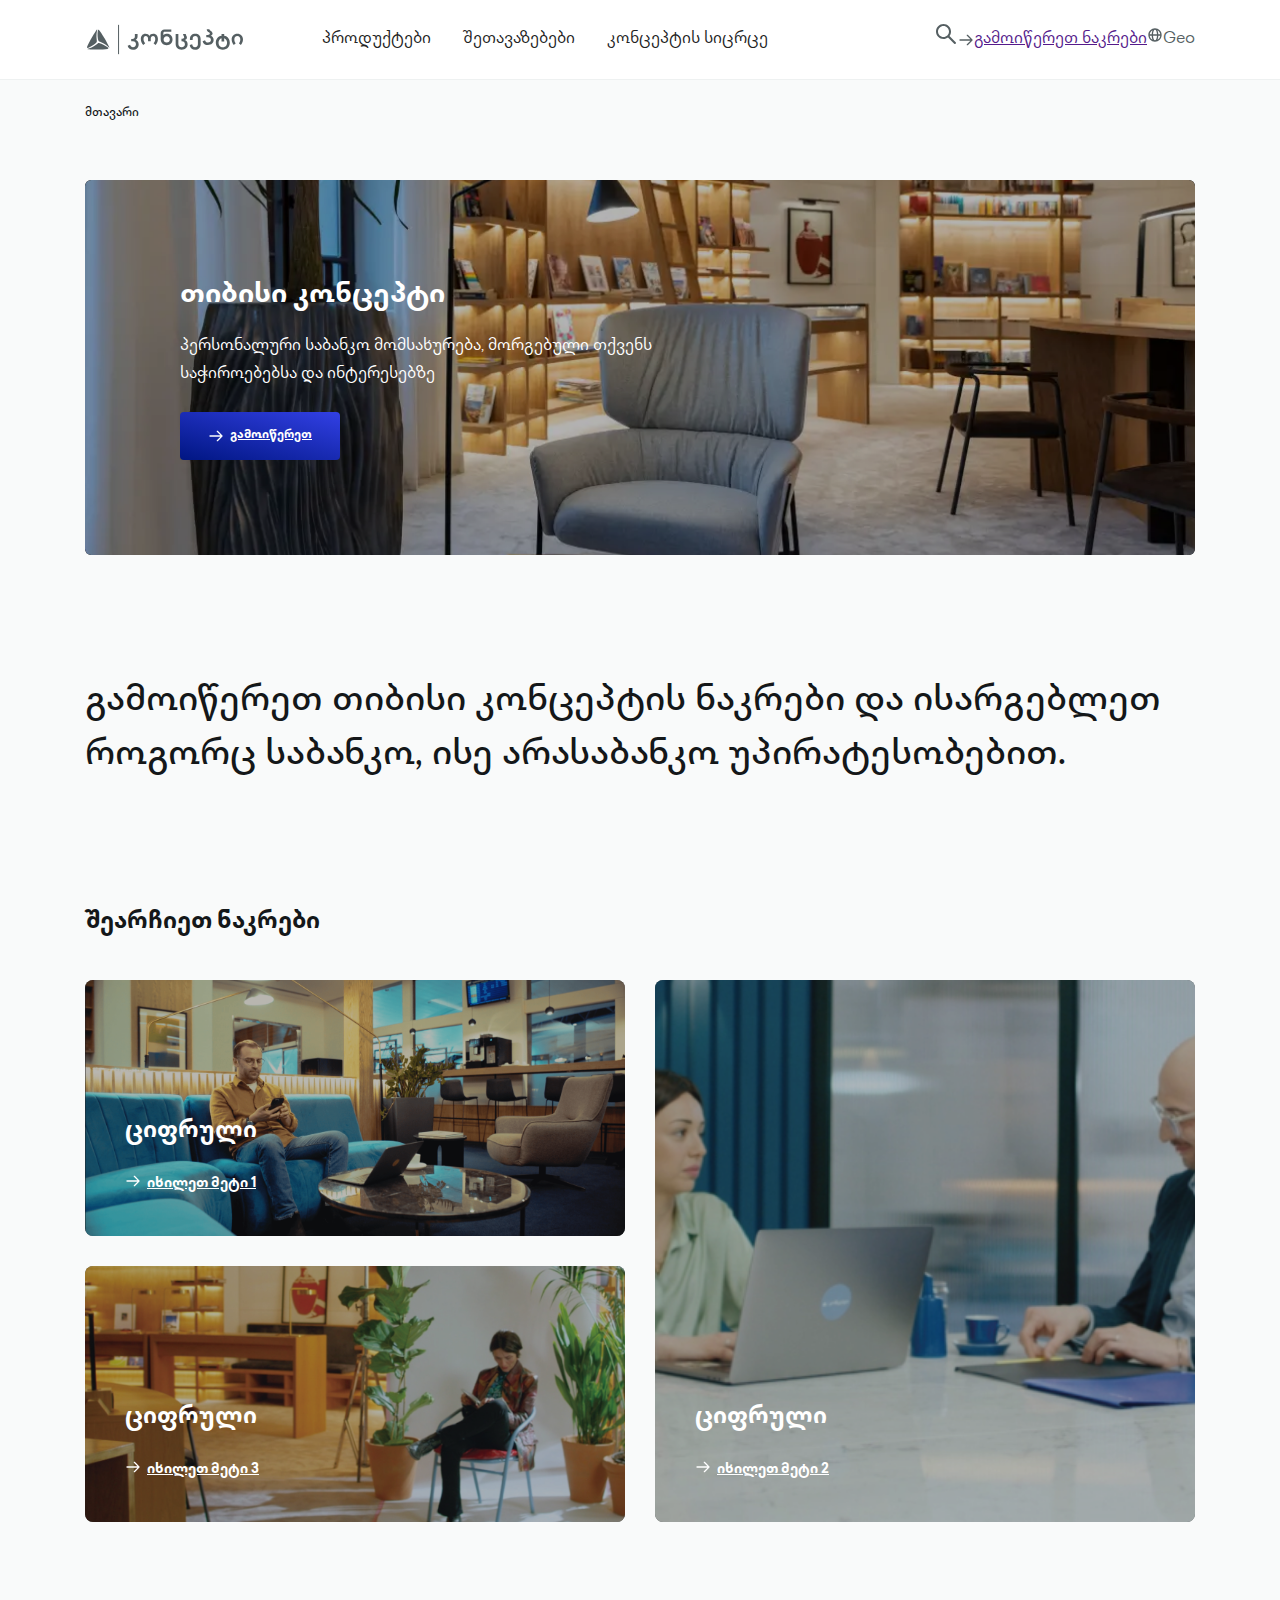
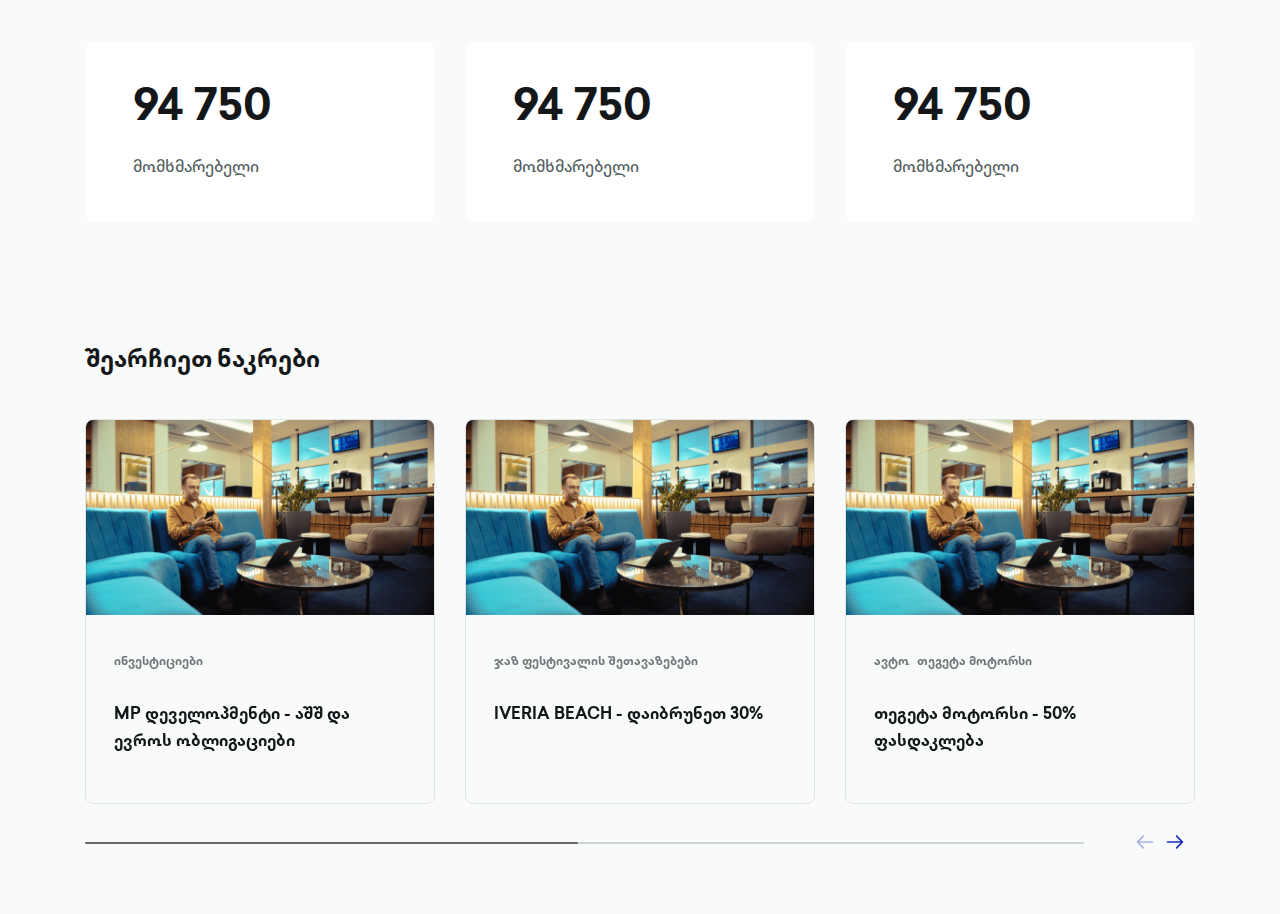
==== commit 4299c943: "offfer-slider" ====
--- a/index.html
+++ b/index.html
@@ -233,6 +233,135 @@
             </div>
         </section>
 
+        <section class="slider container padding-60">
+            <div class="heading">
+                <h2 class="h2 title-color">შეარჩიეთ ნაკრები </h2>
+            </div>
+            <div class="offer-slider swiper-container">
+                <div class="offer-swiper__image-wrapper swiper-wrapper">
+                   
+                    <div class="swiper-slider-offer swiper-slide">
+                        <div class="offer-card">
+                            <div class="offer-image">
+                                <img src="assets/images/mfvvitla.0j5430128849_7213815365374065_9017687812435872577_n.png"
+                                    alt="">
+                            </div>
+                            <div class="offer-card-content">
+                                <div class="offer-card-title">
+                                    <p>ინვესტიციები</p> 
+                                </div>
+                                <h3>MP დეველოპმენტი - აშშ და ევროს ობლიგაციები</h3>
+                                
+                            </div>
+                        </div>
+                    </div>
+                    <div class="swiper-slide-offer swiper-slide">
+                        <div class="offer-card">
+                            <div class="offer-image">
+                                <img src="assets/images/mfvvitla.0j5430128849_7213815365374065_9017687812435872577_n.png"
+                                    alt="">
+                            </div>
+                            <div class="offer-card-content">
+                                <div class="offer-card-title">
+                                   <p> ჯაზ ფესტივალის შეთავაზებები  </p>
+                                </div>
+                                <h3>IVERIA BEACH - დაიბრუნეთ 30%</h3>
+                                
+                            </div>
+                        </div>
+                    </div>
+                    <div class="swiper-slide-offer swiper-slide">
+                        <div class="offer-card">
+                            <div class="offer-image">
+                                <img src="assets/images/mfvvitla.0j5430128849_7213815365374065_9017687812435872577_n.png"
+                                    alt="">
+                            </div>
+                            <div class="offer-card-content">
+                                <div class="offer-card-title">
+                                    <p>ავტო</p>
+                                    <p>თეგეტა მოტორსი</p>
+                                </div>
+                                <h3>თეგეტა მოტორსი - 50% ფასდაკლება</h3>
+                                
+                            </div>
+                        </div>
+                    </div>
+                    <div class="swiper-slide-offer swiper-slide">
+                        <div class="offer-card">
+                            <div class="offer-image">
+                                <img src="assets/images/mfvvitla.0j5430128849_7213815365374065_9017687812435872577_n.png"
+                                    alt="">
+                            </div>
+                            <div class="offer-card-content">
+                                <div class="offer-card-title">
+                                    <p>ჯაზ ფესტივალის შეთავაზებები </p>
+                                </div>
+                                <h3>IVERIA BEACH - დაიბრუნეთ 30%</h3>
+                                
+                            </div>
+                        </div>
+                    </div>
+                    <div class="swiper-slide-offer swiper-slide">
+                        <div class="offer-card">
+                            <div class="offer-image">
+                                <img src="assets/images/mfvvitla.0j5430128849_7213815365374065_9017687812435872577_n.png"
+                                    alt="">
+                            </div>
+                            <div class="offer-card-content">
+                                <div class="offer-card-title">
+                                    <p>ავტო</p>
+                                    <p>თეგეტა მოტორსი</p>
+                                </div>
+                                <h3>თეგეტა მოტორსი - 50% ფასდაკლება</h3>
+                                
+                            </div>
+                        </div>
+                    </div>
+                    <div class="swiper-slide-offer swiper-slide">
+                        <div class="offer-card">
+                            <div class="offer-image">
+                                <img src="assets/images/mfvvitla.0j5430128849_7213815365374065_9017687812435872577_n.png"
+                                    alt="">
+                            </div>
+                            <div class="offer-card-content">
+                                <div class="offer-card-title">
+                                    ინვესტიციები 
+                                </div>
+                                <h3>MP დეველოპმენტი - აშშ და ევროს ობლიგაციები</h3>
+                                
+                            </div>
+                        </div>
+                    </div>
+    
+                </div>
+    
+                <div class="swiper-nav">
+                  
+                    <div class="swiper-button-prev">
+                        <svg data-v-79b32762="" width="20" height="20" viewBox="0 0 20 20" fill="currentColor"
+                            xmlns="http://www.w3.org/2000/svg">
+                            <path data-v-79b32762=""
+                                d="M7.7513 3.58331L1.91797 9.41665C1.58464 9.74998 1.58464 10.25 1.91797 10.5833L7.7513 16.4166C8.08464 16.75 8.58464 16.75 8.91797 16.4166C9.2513 16.0833 9.2513 15.5833 8.91797 15.25L4.5013 10.8333H17.5013C18.0013 10.8333 18.3346 10.5 18.3346 9.99998C18.3346 9.49998 18.0013 9.16665 17.5013 9.16665H4.5013L8.91797 4.74998C9.08464 4.58331 9.16797 4.41665 9.16797 4.16665C9.16797 3.91665 9.08464 3.74998 8.91797 3.58331C8.58464 3.24998 8.08464 3.24998 7.7513 3.58331Z">
+                            </path>
+                        </svg>
+                    </div>
+                    <div class="swiper-button-next">
+                        <svg data-v-79b32762="" width="20" height="20" viewBox="0 0 20 20" fill="currentColor"
+                            xmlns="http://www.w3.org/2000/svg">
+                            <path data-v-79b32762=""
+                                d="M12.2513 3.58331L18.0846 9.41665C18.418 9.74998 18.418 10.25 18.0846 10.5833L12.2513 16.4166C11.918 16.75 11.418 16.75 11.0846 16.4166C10.7513 16.0833 10.7513 15.5833 11.0846 15.25L15.5013 10.8333H2.5013C2.0013 10.8333 1.66797 10.5 1.66797 9.99998C1.66797 9.49998 2.0013 9.16665 2.5013 9.16665H15.5013L11.0846 4.74998C10.918 4.58331 10.8346 4.41665 10.8346 4.16665C10.8346 3.91665 10.918 3.74998 11.0846 3.58331C11.418 3.24998 11.918 3.24998 12.2513 3.58331Z">
+                            </path>
+                        </svg>
+                    </div>
+                </div>
+                <div class="swiper-scrollbar"></div>
+            </div>
+    
+        </section>
+
+
+     
+
 
 
 
--- a/styles/style.css
+++ b/styles/style.css
@@ -71,6 +71,7 @@
 }
 
 body {
+ 
   box-sizing: border-box;
   font-size: 16px;
   margin: 0;
@@ -97,6 +98,26 @@
 }
 
 :root {
+}
+::-webkit-scrollbar {
+  width: 0px;
+  
+}
+
+/* Track */
+::-webkit-scrollbar-track {
+  background: #dededebf;
+}
+
+/* Handle */
+::-webkit-scrollbar-thumb {
+  background: #0b0a0a;
+  border-radius: 8px;
+}
+
+/* Handle on hover */
+::-webkit-scrollbar-thumb:hover {
+  background: #555;
 }
 .container {
   width: 100%;
@@ -276,6 +297,8 @@
   width: 100%;
   top: 0;
   left: 0;
+  right: 0;
+  bottom: 0;
   opacity: 0.7;
   border-radius: 6px;
   overflow: hidden;
@@ -284,7 +307,7 @@
 }
 .banner-image img {
   width: 100%;
-  height: 100%;
+  height: 102%;
   object-fit: cover;
 }
 .btn {
@@ -420,3 +443,124 @@
   grid-column-gap: 30px;
   display: flex;
 }
+
+.slider {
+  position: relative;
+}
+
+
+.swiper-bottom {
+  position: relative;
+}
+.swiper {
+  width: 100%;
+  height: 100%;
+}
+.offer-slider {
+  position: relative;
+  padding: 0 0 50px 0;
+  display: flex;
+  min-width: 0;
+  width: 100%;
+  align-items: center;
+  overflow: hidden;
+  justify-content: center;
+}
+.offer-swiper__image-wrapper {
+  display: flex;
+  min-width: 0;
+  align-items: center;
+}
+.swiper-slide{
+  height: auto;
+}
+.slider-card img {
+  max-width: 100%;
+}
+
+.offer-slider .swiper-pagination {
+  bottom: 0;
+}
+
+.swiper-container {
+  width: 100%;
+  height: 100%;
+}
+.swiper-horizontal > .swiper-scrollbar,
+.swiper-scrollbar.swiper-scrollbar-horizontal {
+  margin-right: 100px;
+  height: 2px;
+  background-color: #d1d5d6;
+  border-radius: 1px;
+  position: absolute;
+  top: auto;
+  bottom: 10px;
+  left: 0;
+  width: 90%;
+}
+.image-slider .swiper-scrollbar-drag {
+  background-color: #182cc0;
+}
+.offer-card{
+  min-height: 385px;
+  border-radius: 8px;
+  overflow: hidden;
+  border: 1px solid #e1e4e5;
+}
+
+.swiper-nav {
+  position: absolute;
+  bottom: 0px;
+  right: 0px;
+  z-index: 100;
+  background-color: pink;
+  
+  width: 70px;
+  height:auto;
+}
+.swiper-button-next::after,
+.swiper-button-prev::after {
+  content: none;
+}
+.swiper-button-next::after {
+  content: icon;
+}
+.swiper-button-next {
+  width: 20px; 
+  height: 20px; 
+}
+
+.swiper-button-prev {
+  width: 20px;
+  height: 20px;
+}
+.swiper-button-next,
+.swiper-button-prev {
+  z-index: 10;
+  cursor: pointer;
+  display: flex;
+  align-items: center;
+  justify-content: center;
+  color:#182cc0;
+}
+.offer-card-content{
+  padding: 28px;
+  display: flex;
+  flex-direction: column;
+  row-gap: 16px;
+}
+.offer-card-title{
+  display: flex;
+
+}
+.offer-card-title p {
+  font-size: 12px;
+  color: #6f787b;
+  font-weight: 700;
+  margin: 0 8px 12px 0;
+}
+.offer-card-content h3{
+  font-size: 16px;
+  color: #141719;
+  font-weight: 700;
+}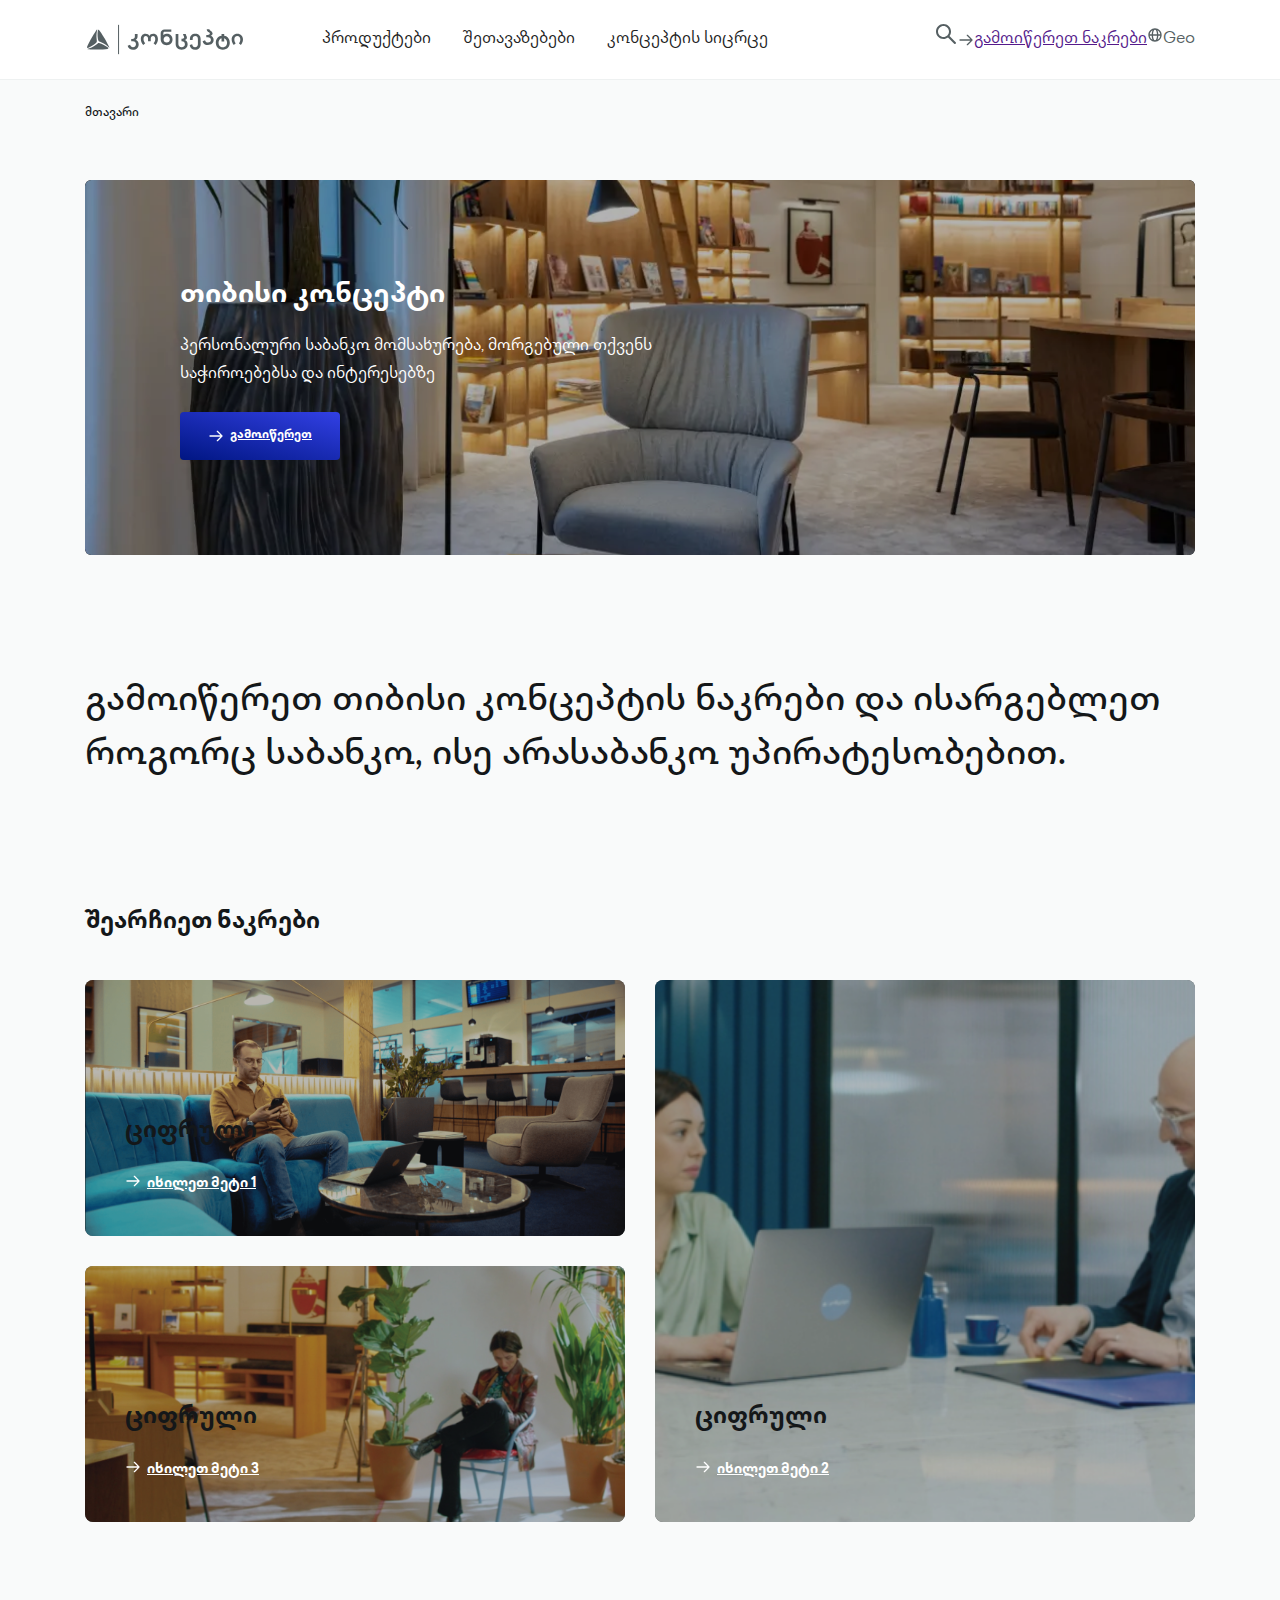
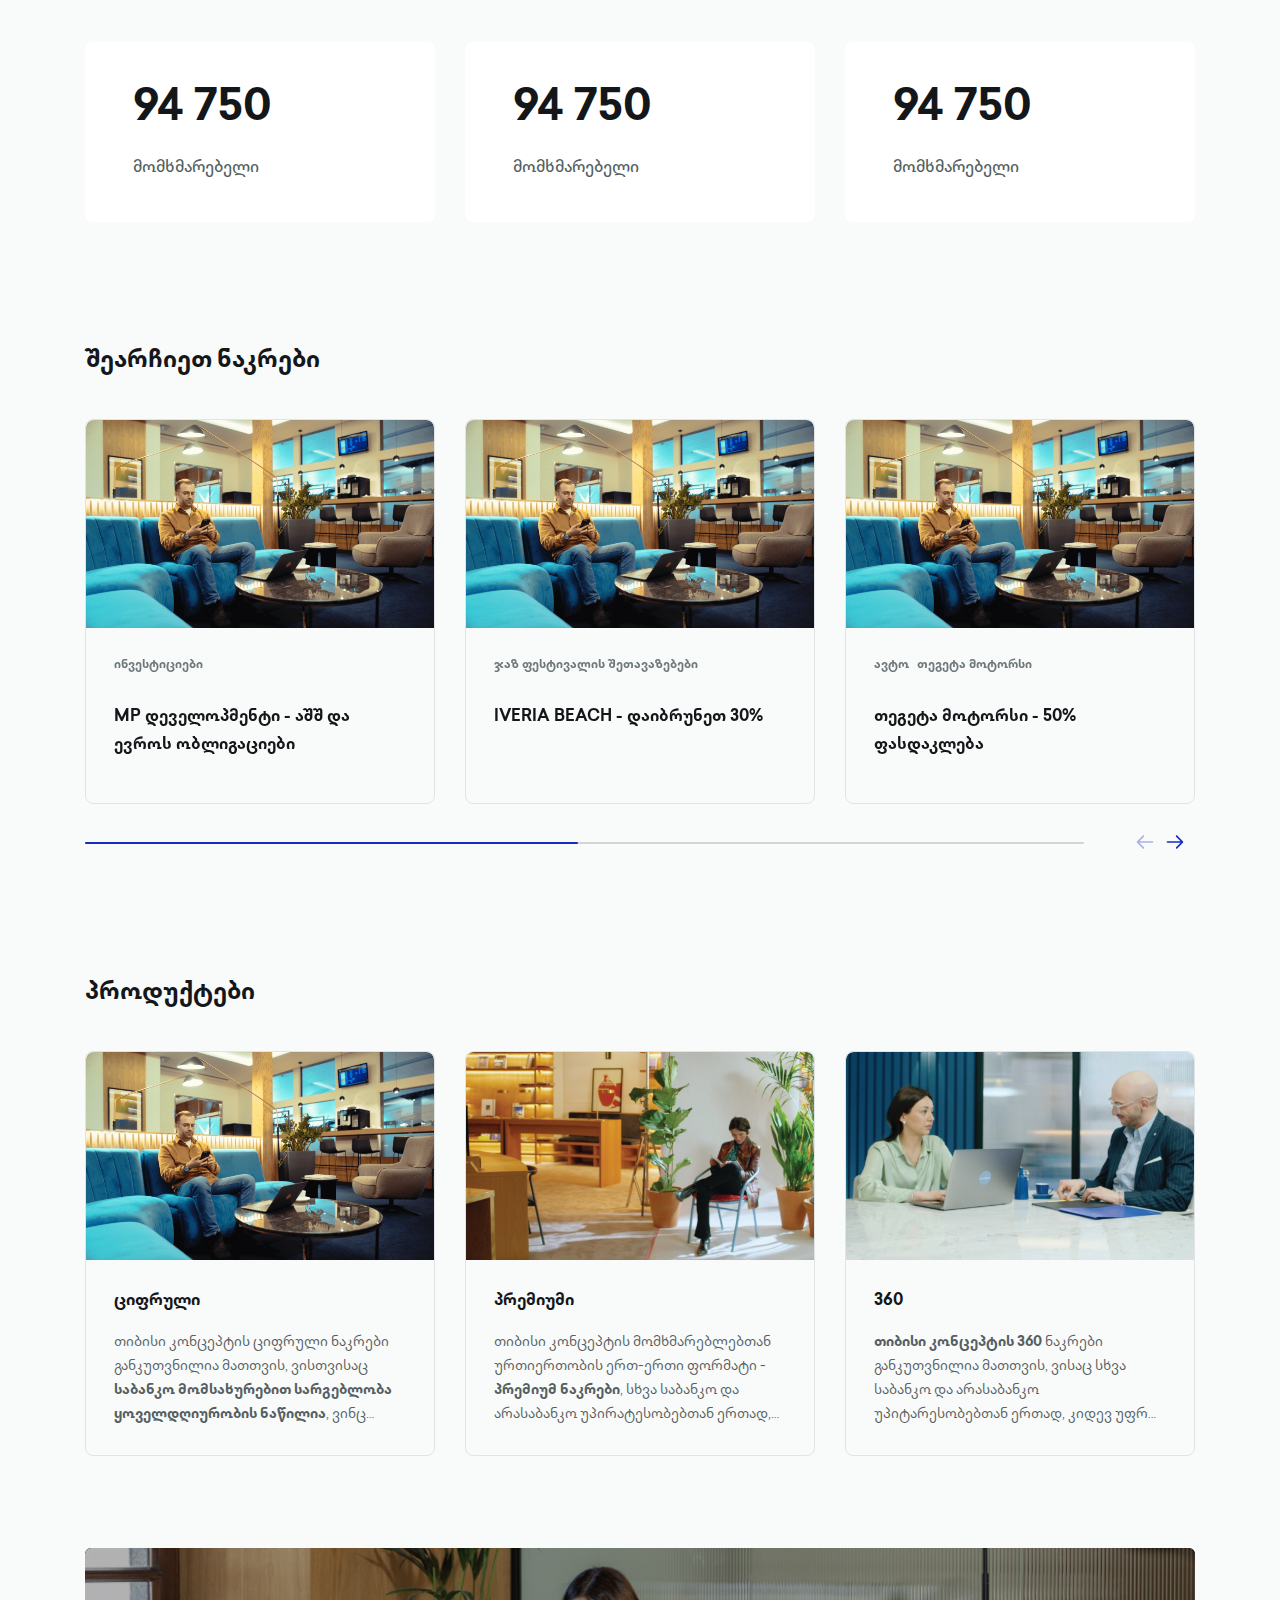
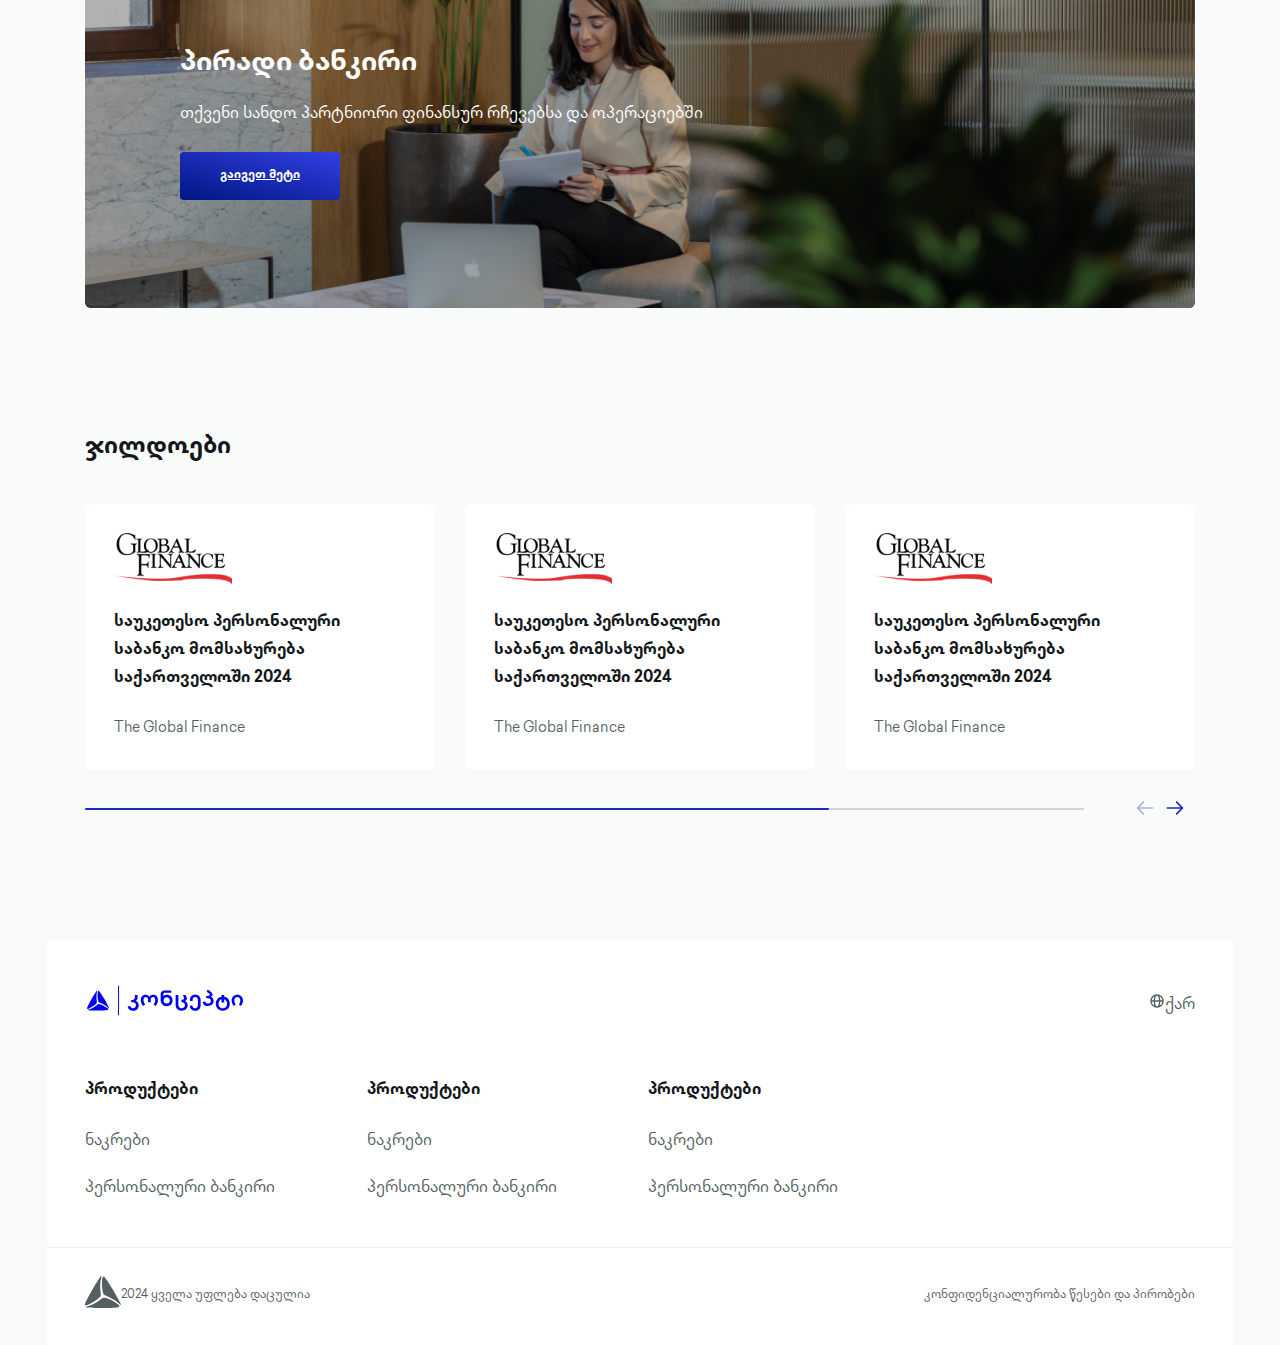
==== commit 41869eec: "slider and footer" ====
--- a/index.html
+++ b/index.html
@@ -239,7 +239,7 @@
             </div>
             <div class="offer-slider swiper-container">
                 <div class="offer-swiper__image-wrapper swiper-wrapper">
-                   
+
                     <div class="swiper-slider-offer swiper-slide">
                         <div class="offer-card">
                             <div class="offer-image">
@@ -248,10 +248,10 @@
                             </div>
                             <div class="offer-card-content">
                                 <div class="offer-card-title">
-                                    <p>ინვესტიციები</p> 
+                                    <p>ინვესტიციები</p>
                                 </div>
                                 <h3>MP დეველოპმენტი - აშშ და ევროს ობლიგაციები</h3>
-                                
+
                             </div>
                         </div>
                     </div>
@@ -263,10 +263,10 @@
                             </div>
                             <div class="offer-card-content">
                                 <div class="offer-card-title">
-                                   <p> ჯაზ ფესტივალის შეთავაზებები  </p>
+                                    <p> ჯაზ ფესტივალის შეთავაზებები </p>
                                 </div>
                                 <h3>IVERIA BEACH - დაიბრუნეთ 30%</h3>
-                                
+
                             </div>
                         </div>
                     </div>
@@ -282,7 +282,7 @@
                                     <p>თეგეტა მოტორსი</p>
                                 </div>
                                 <h3>თეგეტა მოტორსი - 50% ფასდაკლება</h3>
-                                
+
                             </div>
                         </div>
                     </div>
@@ -297,7 +297,7 @@
                                     <p>ჯაზ ფესტივალის შეთავაზებები </p>
                                 </div>
                                 <h3>IVERIA BEACH - დაიბრუნეთ 30%</h3>
-                                
+
                             </div>
                         </div>
                     </div>
@@ -313,7 +313,7 @@
                                     <p>თეგეტა მოტორსი</p>
                                 </div>
                                 <h3>თეგეტა მოტორსი - 50% ფასდაკლება</h3>
-                                
+
                             </div>
                         </div>
                     </div>
@@ -325,18 +325,18 @@
                             </div>
                             <div class="offer-card-content">
                                 <div class="offer-card-title">
-                                    ინვესტიციები 
+                                    ინვესტიციები
                                 </div>
                                 <h3>MP დეველოპმენტი - აშშ და ევროს ობლიგაციები</h3>
-                                
-                            </div>
-                        </div>
-                    </div>
-    
-                </div>
-    
+
+                            </div>
+                        </div>
+                    </div>
+
+                </div>
+
                 <div class="swiper-nav">
-                  
+
                     <div class="swiper-button-prev">
                         <svg data-v-79b32762="" width="20" height="20" viewBox="0 0 20 20" fill="currentColor"
                             xmlns="http://www.w3.org/2000/svg">
@@ -356,17 +356,351 @@
                 </div>
                 <div class="swiper-scrollbar"></div>
             </div>
-    
+
         </section>
 
 
-     
-
-
-
-
-
-
+
+        <section class="offers-section padding-60">
+
+            <div class="container">
+                <div class="heading">
+                    <h2 class="h2">პროდუქტები</h2>
+                </div>
+
+                <div class="offers">
+                    <div class="offer">
+                        <div class="offer-card">
+                            <div class="offer-image">
+                                <img src="assets/images/mfvvitla.0j5430128849_7213815365374065_9017687812435872577_n.png"
+                                    alt="">
+                            </div>
+                            <div class="offer-text">
+                                <h3>ციფრული</h3>
+                                <div class="text-clamp">
+                                    <p>თიბისი კონცეპტის ციფრული ნაკრები განკუთვნილია მათთვის, ვისთვისაც <strong>საბანკო
+                                            მომსახურებით სარგებლობა ყოველდღიურობის ნაწილია</strong>, ვინც აქტიურად
+                                        მოიხმარს
+                                        <strong>არასაბანკო პროდუქტებსა და შეთავაზებებს</strong> და ვისაც ურჩევნია
+                                        დამოუკიდებლად, <strong>პირადი ბანკირის გარეშე</strong> მართოს საკუთარი ფინანსები
+                                        და
+                                        საბანკო ოპერაციები.</p>
+                                </div>
+                            </div>
+                        </div>
+                    </div>
+                    <div class="offer">
+                        <div class="offer-card">
+                            <div class="offer-image">
+                                <img src="assets/images/0m25n3qt.w03prem.png" alt="">
+                            </div>
+                            <div class="offer-text">
+                                <h3>პრემიუმი</h3>
+                                <div class="text-clamp">
+                                    <p>თიბისი კონცეპტის მომხმარებლებთან ურთიერთობის ერთ-ერთი ფორმატი - <strong>პრემიუმ
+                                            ნაკრები</strong>, სხვა საბანკო და არასაბანკო უპირატესობებთან ერთად,
+                                        <strong>პირადი ბანკირის მომსახურებას</strong> გულისხმობს. პირადი ბანკირის
+                                        მთავარი ამოცანა მომხარებლისთვის ცხოვრების გამარტივება და მისთვის უმაღლესი
+                                        ხარისხის მომსახურების უზრუნველყოფაა.</p>
+                                </div>
+                            </div>
+                        </div>
+                    </div>
+                    <div class="offer">
+                        <div class="offer-card">
+                            <div class="offer-image">
+                                <img src="assets/images/nqeaa1rb.avl360.png" alt="">
+                            </div>
+                            <div class="offer-text">
+                                <h3>360</h3>
+                                <div class="text-clamp">
+                                    <p><strong>თიბისი კონცეპტის 360</strong> ნაკრები განკუთვნილია მათთვის, ვისაც სხვა
+                                        საბანკო და არასაბანკო უპიტარესობებთან ერთად, კიდევ უფრო <strong>მეტი ფინანსური
+                                            ინსტრუმენტი</strong> და <strong>გაზრდილი შესაძლებლობები</strong> ესაჭიროება.
+                                    </p>
+                                </div>
+                            </div>
+                        </div>
+                    </div>
+                </div>
+
+            </div>
+
+        </section>
+
+
+
+        <section class="hero-section">
+            <div class="container">
+                <div class="banner">
+                    <div class="banner-content">
+                        <h1 class="text-white title-28">პირადი ბანკირი</h1>
+                        <p class="banner-text">თქვენი სანდო პარტნიორი ფინანსურ რჩევებსა და ოპერაციებში </p>
+                        <a class="btn" href="">
+
+                            <span>გაიგეთ მეტი</span>
+                        </a>
+                    </div>
+                    <div class="banner-image">
+                        <img src="assets/images/nvmgsymp.3xqprivate banker.png" alt="">
+                    </div>
+
+                </div>
+            </div>
+        </section>
+
+
+        <section class="slider container padding-60">
+            <div class="heading">
+                <h2 class="h2 title-color">ჯილდოები</h2>
+            </div>
+            <div class="offer-slider swiper-container">
+                <div class="offer-swiper__image-wrapper swiper-wrapper">
+
+                    <div class="swiper-slider-offer swiper-slide">
+                        <div class="awards-card">
+                            <div class="awards-card-content">
+                                <div class="awards-card__image">
+                                    <img src="assets/images/dffiuhjz.i3xglobal-finance-logo-8F6EBD1345-seeklogo.com.png"
+                                        alt="">
+                                </div>
+                                <h3> საუკეთესო პერსონალური საბანკო მომსახურება საქართველოში 2024 </h3>
+                                <p data-v-00ef924e="">The Global Finance</p>
+                            </div>
+                        </div>
+                    </div>
+                    <div class="swiper-slider-offer swiper-slide">
+                        <div class="awards-card">
+                            <div class="awards-card-content">
+                                <div class="awards-card__image">
+                                    <img src="assets/images/dffiuhjz.i3xglobal-finance-logo-8F6EBD1345-seeklogo.com.png"
+                                        alt="">
+                                </div>
+                                <h3> საუკეთესო პერსონალური საბანკო მომსახურება საქართველოში 2024 </h3>
+                                <p data-v-00ef924e="">The Global Finance</p>
+                            </div>
+                        </div>
+                    </div>
+                    <div class="swiper-slider-offer swiper-slide">
+                        <div class="awards-card">
+                            <div class="awards-card-content">
+                                <div class="awards-card__image">
+                                    <img src="assets/images/dffiuhjz.i3xglobal-finance-logo-8F6EBD1345-seeklogo.com.png"
+                                        alt="">
+                                </div>
+                                <h3 class="h3"> საუკეთესო პერსონალური საბანკო მომსახურება საქართველოში 2024 </h3>
+                                <p data-v-00ef924e="">The Global Finance</p>
+                            </div>
+                        </div>
+                    </div>
+                    <div class="swiper-slider-offer swiper-slide">
+                        <div class="awards-card">
+                            <div class="awards-card-content">
+                                <div class="awards-card__image">
+                                    <img src="assets/images/dffiuhjz.i3xglobal-finance-logo-8F6EBD1345-seeklogo.com.png"
+                                        alt="">
+                                </div>
+                                <h3> საუკეთესო პერსონალური საბანკო მომსახურება საქართველოში 2024 </h3>
+                                <p data-v-00ef924e="">The Global Finance</p>
+                            </div>
+                        </div>
+                    </div>
+
+                </div>
+
+                <div class="swiper-nav">
+
+                    <div class="swiper-button-prev">
+                        <svg data-v-79b32762="" width="20" height="20" viewBox="0 0 20 20" fill="currentColor"
+                            xmlns="http://www.w3.org/2000/svg">
+                            <path data-v-79b32762=""
+                                d="M7.7513 3.58331L1.91797 9.41665C1.58464 9.74998 1.58464 10.25 1.91797 10.5833L7.7513 16.4166C8.08464 16.75 8.58464 16.75 8.91797 16.4166C9.2513 16.0833 9.2513 15.5833 8.91797 15.25L4.5013 10.8333H17.5013C18.0013 10.8333 18.3346 10.5 18.3346 9.99998C18.3346 9.49998 18.0013 9.16665 17.5013 9.16665H4.5013L8.91797 4.74998C9.08464 4.58331 9.16797 4.41665 9.16797 4.16665C9.16797 3.91665 9.08464 3.74998 8.91797 3.58331C8.58464 3.24998 8.08464 3.24998 7.7513 3.58331Z">
+                            </path>
+                        </svg>
+                    </div>
+                    <div class="swiper-button-next">
+                        <svg data-v-79b32762="" width="20" height="20" viewBox="0 0 20 20" fill="currentColor"
+                            xmlns="http://www.w3.org/2000/svg">
+                            <path data-v-79b32762=""
+                                d="M12.2513 3.58331L18.0846 9.41665C18.418 9.74998 18.418 10.25 18.0846 10.5833L12.2513 16.4166C11.918 16.75 11.418 16.75 11.0846 16.4166C10.7513 16.0833 10.7513 15.5833 11.0846 15.25L15.5013 10.8333H2.5013C2.0013 10.8333 1.66797 10.5 1.66797 9.99998C1.66797 9.49998 2.0013 9.16665 2.5013 9.16665H15.5013L11.0846 4.74998C10.918 4.58331 10.8346 4.41665 10.8346 4.16665C10.8346 3.91665 10.918 3.74998 11.0846 3.58331C11.418 3.24998 11.918 3.24998 12.2513 3.58331Z">
+                            </path>
+                        </svg>
+                    </div>
+                </div>
+                <div class="swiper-scrollbar"></div>
+            </div>
+
+        </section>
+
+
+        <footer class="footer">
+            <div class="footer-top">
+                <div class="container">
+                    <div class="flex al-center space-between">
+                        <a data-v-174d8ed1="" href="/ge" aria-current="page"
+                            class="footer_logo-link w-inline-block router-link-exact-active router-link-active">
+                            <div data-v-174d8ed1="" class="footer_logo mobile w-embed"><svg data-v-174d8ed1=""
+                                    width="44" height="40" viewbox="0 0 36 32" fill="currentColor"
+                                    xmlns="http://www.w3.org/2000/svg">
+                                    <path data-v-174d8ed1=""
+                                        d="M15.8154 18.4806C15.8263 18.5838 15.8325 18.7025 15.8325 18.8227C15.8325 19.8184 15.4065 20.7155 14.7261 21.3474L14.7246 21.349C11.2681 24.5334 7.20468 27.1305 2.73238 28.9447L2.4671 29.0402C2.09727 29.1913 1.66502 29.3099 1.21717 29.3747L1.18752 29.3778C1.1251 29.3916 1.05332 29.3993 0.979974 29.3993C0.438492 29.3993 0 28.9662 0 28.4314C0 28.4114 0 28.3898 0.00156047 28.3697V28.3728C0.0187256 28.154 0.0639792 27.949 0.13264 27.7578L0.127958 27.7748C1.32952 24.3946 5.39922 17.0533 7.15475 14.0277C9.33784 10.2375 15.0632 1.11901 15.9168 0.118682C15.973 0.0462399 16.0588 0 16.1571 0C16.2055 0 16.2523 0.0107893 16.2929 0.0323679L16.2913 0.0308266C16.4333 0.0986452 16.5503 0.186501 16.4068 0.692058C15.6577 3.39401 14.5717 9.27881 15.6952 17.3246C15.7529 17.7407 15.8169 18.1214 15.8169 18.4806H15.8154Z">
+                                    </path>
+                                    <path data-v-174d8ed1=""
+                                        d="M17.2182 22.3447C17.78 21.9501 18.4807 21.7143 19.2375 21.7143C19.6104 21.7143 19.9693 21.7713 20.3064 21.8776L20.2814 21.8715C25.2172 23.3851 29.5022 25.6493 33.2443 28.5639L33.16 28.5007C33.5126 28.7751 33.8216 29.0787 34.09 29.4163L34.0994 29.4271C34.257 29.5997 34.3537 29.8278 34.3537 30.0791C34.3537 30.4552 34.1368 30.7819 33.8201 30.9438L33.8138 30.9468C33.6437 31.0285 33.4455 31.0948 33.238 31.1318L33.224 31.1333C29.6661 31.7992 21.1771 31.9718 17.6567 31.998C13.2437 32.0289 2.39535 31.6913 1.08143 31.4771C0.939428 31.457 0.828635 31.343 0.817711 31.2027V31.2012C0.817711 31.0455 0.817711 30.9037 1.34515 30.7742C4.09157 30.0606 9.77948 28.0461 16.2851 23.0676C16.6175 22.787 16.9171 22.5466 17.2182 22.3431V22.3447Z">
+                                    </path>
+                                    <path data-v-174d8ed1=""
+                                        d="M19.9178 19.2296C18.9394 18.7734 18.22 17.9134 17.9719 16.873L17.9672 16.8498C17.3212 14.1987 16.9514 11.1562 16.9514 8.02726C16.9514 6.0821 17.0949 4.17085 17.3711 2.30275L17.3446 2.51546C17.4117 2.04381 17.5319 1.61686 17.7004 1.21612L17.6879 1.25002C17.819 0.853902 18.1904 0.571839 18.6273 0.571839C18.827 0.571839 19.0127 0.630409 19.1672 0.730596L19.1641 0.729055C19.3373 0.85082 19.4871 0.986457 19.6198 1.13751L19.6229 1.14059C21.9854 3.85333 26.3813 11.0344 28.1633 14.023C30.3932 17.7823 35.5443 27.2338 35.9766 28.473C35.9906 28.5069 36 28.547 36 28.5886C36 28.6919 35.9469 28.7828 35.8674 28.8383H35.8658C35.7347 28.9262 35.6021 28.9786 35.2338 28.6086C33.2146 26.6188 28.6174 22.7454 21.0055 19.6828C20.6044 19.5271 20.2471 19.3853 19.9194 19.2296H19.9178Z">
+                                    </path>
+                                </svg></div>
+                            <div data-v-174d8ed1="" class="footer_logo w-embed"><svg data-v-174d8ed1="" id="Layer_1"
+                                    data-name="Layer 1" xmlns="http://www.w3.org/2000/svg" version="1.1" width="165"
+                                    height="32" viewbox="0 0 165 32" fill="currentColor">
+                                    <path data-v-174d8ed1=""
+                                        d="M81.72,12.35c-1.84,0-3.11,1.39-3.11,3.09s1.15,3.09,3.11,3.09,3.1-1.39,3.1-3.09-1.26-3.09-3.1-3.09ZM68.36,9.65c2.85,0,4.6,2.21,4.6,5.38h0c0,2.48-.88,4.38-2.47,5.91l-1.94-1.63c.9-1.01,1.71-2.58,1.71-4.27,0-1.81-.91-2.92-2.24-2.92s-2.27.86-2.27,2.67v2.57h-2.71v-2.57c0-1.81-.94-2.67-2.27-2.67s-2.24,1.11-2.24,2.92v.16c.05,1.64.83,3.14,1.71,4.12l-1.94,1.63c-1.59-1.53-2.47-3.42-2.47-5.9h0s0-.14,0-.14c.05-3.1,1.78-5.24,4.6-5.24,1.99,0,3.4.9,3.96,2.25.57-1.35,1.97-2.25,3.96-2.25ZM152.31,9.65c3.48,0,5.68,2.6,5.68,5.72,0,2.34-.77,4.13-2.16,5.57l-1.95-1.61c1.09-1.4,1.41-2.67,1.41-3.95,0-1.83-1.02-3.27-2.97-3.27s-2.97,1.44-2.97,3.27c0,1.28.31,2.55,1.41,3.95l-1.95,1.61c-1.39-1.44-2.16-3.23-2.16-5.57,0-3.11,2.2-5.72,5.68-5.72ZM124.49,5.33v.12c0,1.21,3.11,1.73,3.11,4.12,0,1.18-.93,2-2.04,2.25,1.9.61,3.08,2.11,3.08,4.27,0,2.87-2.15,4.97-5.7,4.97-2.57,0-4.77-1.44-5.34-3.91l2.44-1.01c.39,1.49,1.5,2.45,2.9,2.45,1.97,0,2.97-1.15,2.97-2.55,0-1.64-1.15-2.68-2.97-2.68h-1.67v-2.45h1.52c1.31,0,2.08-.49,2.08-1.33,0-1.54-3.11-1.58-3.11-4.06v-.18h2.73ZM86.32,5.41v2.45h-6.62c-.99,0-1.33.59-1.33,1.33v2.1c.78-1.19,2.48-1.55,3.64-1.55,3.5,0,5.52,2.52,5.52,5.7s-2.18,5.7-5.81,5.7-6.05-2.43-6.05-6.2v-5.67c0-2.13,1.44-3.86,3.88-3.86h6.78ZM136.74,14.33c-2.26.48-3.15,2.49-3.2,4.38.06,2.17,1.21,4.49,4.27,4.49s4.21-2.32,4.27-4.49c-.05-1.86-.9-3.82-3.07-4.35.07.39.21,1.28.21,1.99v1.19h-2.71v-1.19c0-.72.15-1.65.22-2.02ZM139.23,9.94v.57c0,.42-.05.92-.11,1.33,3.88.56,5.69,3.65,5.69,6.87,0,3.56-2.22,6.96-7,6.96s-7-3.4-7-6.96c0-3.25,1.85-6.37,5.81-6.88-.06-.41-.11-.89-.11-1.31v-.57h2.71ZM100.78,9.94v.12c0,1.49,1.15,1.84,1.15,3.41,0,1.49-.97,2.24-2.37,2.52,2.02.55,3.08,1.93,3.08,4.21,0,3.04-2.2,5.46-6,5.46s-5.98-2.55-5.98-5.68v-10.05h2.71v10.05c0,1.65,1.1,3.2,3.27,3.2s3.27-1.45,3.27-3.05c0-1.78-1.15-2.93-2.97-2.93h-.46v-2.45h1.04c1.04,0,1.67-.55,1.67-1.39,0-1.22-1.15-1.44-1.15-3.26v-.18h2.73ZM110.29,9.65c3.31,0,5.35,1.92,5.35,5.35v5.39c0,3.05-2.1,5.28-5.47,5.28-3.02,0-5.13-1.65-5.47-4.69l2.48-.69c.22,1.93,1.31,2.91,2.85,2.91,2.04,0,2.88-1.26,2.88-2.86v-5.31c0-1.66-.89-2.92-2.62-2.92s-2.64,1.26-2.64,2.92v.97h-2.71v-.99c0-3.42,2.03-5.35,5.35-5.35ZM52.59,9.94v2.38c0,1.67-.69,2.85-1.98,3.5,1.93.71,3.08,2.3,3.08,4.58,0,3.05-2.15,5.28-5.7,5.28-2.57,0-4.77-1.44-5.34-3.91l2.44-1.01c.39,1.49,1.5,2.45,2.9,2.45,1.97,0,2.97-1.26,2.97-2.86,0-1.78-1.15-2.99-2.97-2.99h-1.79v-2.45h1.18c1.69,0,2.48-.99,2.48-2.38v-2.57h2.73Z"
+                                        class="cls-2"></path>
+                                    <path data-v-174d8ed1=""
+                                        d="M13.92,5.92c.11.06.26.23.29.26,1.47,1.7,4.2,6.2,5.31,8.09,1.39,2.36,4.58,8.29,4.85,9.07.03.08,0,.18-.07.23-.08.05-.17.09-.4-.15-1.24-1.25-4.11-3.68-8.84-5.6-.25-.1-.47-.19-.68-.28-.66-.33-1.03-.82-1.21-1.5-.53-2.01-.91-5.76-.39-9,.02-.11.08-.5.21-.8.21-.45.6-.5.92-.32ZM12.14,5.48c.09.04.16.1.07.41-.47,1.7-1.14,5.39-.45,10.44.04.26.07.5.09.73.04.74-.2,1.3-.69,1.79-1.48,1.46-4.54,3.66-7.61,4.83-.11.04-.47.18-.8.21-.5.05-.74-.26-.74-.63,0-.13.07-.34.08-.38.74-2.12,3.29-6.73,4.37-8.63,1.35-2.38,4.91-8.1,5.45-8.73.05-.07.15-.1.23-.06ZM14.62,19.18c2.01.55,5.45,2.09,8,4.16.09.07.39.32.58.58.29.41.14.77-.18.95-.11.06-.33.11-.37.12-2.21.42-7.48.53-9.67.54-2.74.02-9.49-.19-10.3-.34-.09-.01-.16-.08-.17-.17,0-.1,0-.19.32-.27,1.71-.45,5.25-1.71,9.28-4.84.21-.16.4-.31.58-.44.62-.41,1.23-.48,1.9-.3Z"
+                                        class="cls-2"></path>
+                                    <rect data-v-174d8ed1="" x="33.06" y=".84" width=".99" height="29.32" class="cls-1">
+                                    </rect>
+                                </svg></div>
+                        </a>
+                        <div data-v-174d8ed1="" class="lang-dropdown">
+                            <div data-v-174d8ed1="" class="lang_toggle  flex al-center">
+                                <div data-v-174d8ed1="" class="icon w-embed"><svg data-v-174d8ed1="" width="16"
+                                        height="16" viewbox="0 0 16 16" fill="currentColor"
+                                        xmlns="http://www.w3.org/2000/svg">
+                                        <path data-v-174d8ed1=""
+                                            d="M14.6654 7.99992C14.6654 4.32659 11.672 1.33325 7.9987 1.33325C4.32536 1.33325 1.33203 4.32659 1.33203 7.99992C1.33203 11.6733 4.32536 14.6666 7.9987 14.6666C11.672 14.6666 14.6654 11.6733 14.6654 7.99992ZM13.2854 7.33325H11.3187C11.2587 5.83325 10.972 4.37325 10.4587 3.26659C11.9787 4.05992 13.072 5.55992 13.292 7.33325H13.2854ZM7.9987 13.3333C6.9787 13.3333 6.1387 11.2999 6.0187 8.66659H9.98536C9.86536 11.2999 9.02536 13.3333 8.00536 13.3333H7.9987ZM6.0187 7.33325C6.1387 4.69992 6.9787 2.66659 7.9987 2.66659C9.0187 2.66659 9.8587 4.69992 9.9787 7.33325H6.01203H6.0187ZM5.54536 3.26659C5.02536 4.37325 4.74536 5.82659 4.68536 7.33325H2.7187C2.9387 5.55992 4.03203 4.05992 5.55203 3.26659H5.54536ZM2.71203 8.66659H4.6787C4.7387 10.1666 5.02536 11.6266 5.5387 12.7333C4.0187 11.9399 2.92536 10.4399 2.70536 8.66659H2.71203ZM10.452 12.7333C10.972 11.6266 11.252 10.1733 11.312 8.66659H13.2787C13.0587 10.4399 11.9654 11.9399 10.4454 12.7333H10.452Z">
+                                        </path>
+                                    </svg></div>
+                                <div data-v-174d8ed1=""> ქარ </div>
+                            </div>
+                            <!--  <div data-v-174d8ed1="" class="lang_list-wrapper">
+                                <div data-v-174d8ed1="" class="lang_list">
+                                    <div data-v-174d8ed1="" class="lang_list-item"> Eng </div>
+                                </div>
+                            </div> -->
+                        </div>
+                    </div>
+                </div>
+            </div>
+            <div class="footer-main">
+                <div class="container">
+                    <div class="footer-main-content">
+                        <div class="footer-nav__container">
+                            <div class="footer-dropdown">
+                                <div class="footer-toggle">
+                                    <a href="">პროდუქტები</a>
+                                    <div class="footer-dropdown__arrow">
+                                        <svg data-v-174d8ed1="" width="28" height="29" viewbox="0 0 28 29" fill="none"
+                                            xmlns="http://www.w3.org/2000/svg">
+                                            <path data-v-174d8ed1=""
+                                                d="M13.9986 18.6685C13.7326 18.6685 13.4678 18.5787 13.2519 18.3979L6.25193 12.5645C5.75726 12.1527 5.68959 11.4165 6.10259 10.9219C6.51443 10.4272 7.24943 10.3607 7.74526 10.7725L14.0114 15.9945L20.2671 10.9604C20.7688 10.5567 21.5038 10.636 21.9074 11.1377C22.3111 11.6394 22.2318 12.3732 21.7301 12.778L14.7301 18.4107C14.5166 18.5822 14.2576 18.6685 13.9986 18.6685Z"
+                                                fill="#141719"></path>
+                                            <mask data-v-174d8ed1="" id="mask0_167_5088" maskunits="userSpaceOnUse"
+                                                x="5" y="10" width="18" height="9" style="mask-type: luminance;">
+                                                <path data-v-174d8ed1=""
+                                                    d="M13.9986 18.6685C13.7326 18.6685 13.4678 18.5787 13.2519 18.3979L6.25193 12.5645C5.75726 12.1527 5.68959 11.4165 6.10259 10.9219C6.51443 10.4272 7.24943 10.3607 7.74526 10.7725L14.0114 15.9945L20.2671 10.9604C20.7688 10.5567 21.5038 10.636 21.9074 11.1377C22.3111 11.6394 22.2318 12.3732 21.7301 12.778L14.7301 18.4107C14.5166 18.5822 14.2576 18.6685 13.9986 18.6685Z"
+                                                    fill="white"></path>
+                                            </mask>
+                                            <g data-v-174d8ed1="" mask="url(#mask0_167_5088)"></g>
+                                        </svg>
+                                    </div>
+                                </div>
+                                <nav class="footer-nav">
+                                    <a href="">ნაკრები</a>
+                                    <a href="">პერსონალური ბანკირი</a>
+                                </nav>
+                            </div>
+                        </div>
+                        <div class="footer-nav__container">
+                            <div class="footer-dropdown">
+                                <div class="footer-toggle">
+                                    <a href="">პროდუქტები</a>
+                                    <div class="footer-dropdown__arrow">
+                                        <svg data-v-174d8ed1="" width="28" height="29" viewbox="0 0 28 29" fill="none"
+                                            xmlns="http://www.w3.org/2000/svg">
+                                            <path data-v-174d8ed1=""
+                                                d="M13.9986 18.6685C13.7326 18.6685 13.4678 18.5787 13.2519 18.3979L6.25193 12.5645C5.75726 12.1527 5.68959 11.4165 6.10259 10.9219C6.51443 10.4272 7.24943 10.3607 7.74526 10.7725L14.0114 15.9945L20.2671 10.9604C20.7688 10.5567 21.5038 10.636 21.9074 11.1377C22.3111 11.6394 22.2318 12.3732 21.7301 12.778L14.7301 18.4107C14.5166 18.5822 14.2576 18.6685 13.9986 18.6685Z"
+                                                fill="#141719"></path>
+                                            <mask data-v-174d8ed1="" id="mask0_167_5088" maskunits="userSpaceOnUse"
+                                                x="5" y="10" width="18" height="9" style="mask-type: luminance;">
+                                                <path data-v-174d8ed1=""
+                                                    d="M13.9986 18.6685C13.7326 18.6685 13.4678 18.5787 13.2519 18.3979L6.25193 12.5645C5.75726 12.1527 5.68959 11.4165 6.10259 10.9219C6.51443 10.4272 7.24943 10.3607 7.74526 10.7725L14.0114 15.9945L20.2671 10.9604C20.7688 10.5567 21.5038 10.636 21.9074 11.1377C22.3111 11.6394 22.2318 12.3732 21.7301 12.778L14.7301 18.4107C14.5166 18.5822 14.2576 18.6685 13.9986 18.6685Z"
+                                                    fill="white"></path>
+                                            </mask>
+                                            <g data-v-174d8ed1="" mask="url(#mask0_167_5088)"></g>
+                                        </svg>
+                                    </div>
+                                </div>
+                                <nav class="footer-nav">
+                                    <a href="">ნაკრები</a>
+                                    <a href="">პერსონალური ბანკირი</a>
+                                </nav>
+                            </div>
+                        </div>
+                        <div class="footer-nav__container">
+                            <div class="footer-dropdown">
+                                <div class="footer-toggle">
+                                    <a href="">პროდუქტები</a>
+                                    <div class="footer-dropdown__arrow">
+                                        <svg data-v-174d8ed1="" width="28" height="29" viewbox="0 0 28 29" fill="none"
+                                            xmlns="http://www.w3.org/2000/svg">
+                                            <path data-v-174d8ed1=""
+                                                d="M13.9986 18.6685C13.7326 18.6685 13.4678 18.5787 13.2519 18.3979L6.25193 12.5645C5.75726 12.1527 5.68959 11.4165 6.10259 10.9219C6.51443 10.4272 7.24943 10.3607 7.74526 10.7725L14.0114 15.9945L20.2671 10.9604C20.7688 10.5567 21.5038 10.636 21.9074 11.1377C22.3111 11.6394 22.2318 12.3732 21.7301 12.778L14.7301 18.4107C14.5166 18.5822 14.2576 18.6685 13.9986 18.6685Z"
+                                                fill="#141719"></path>
+                                            <mask data-v-174d8ed1="" id="mask0_167_5088" maskunits="userSpaceOnUse"
+                                                x="5" y="10" width="18" height="9" style="mask-type: luminance;">
+                                                <path data-v-174d8ed1=""
+                                                    d="M13.9986 18.6685C13.7326 18.6685 13.4678 18.5787 13.2519 18.3979L6.25193 12.5645C5.75726 12.1527 5.68959 11.4165 6.10259 10.9219C6.51443 10.4272 7.24943 10.3607 7.74526 10.7725L14.0114 15.9945L20.2671 10.9604C20.7688 10.5567 21.5038 10.636 21.9074 11.1377C22.3111 11.6394 22.2318 12.3732 21.7301 12.778L14.7301 18.4107C14.5166 18.5822 14.2576 18.6685 13.9986 18.6685Z"
+                                                    fill="white"></path>
+                                            </mask>
+                                            <g data-v-174d8ed1="" mask="url(#mask0_167_5088)"></g>
+                                        </svg>
+                                    </div>
+                                </div>
+                                <nav class="footer-nav">
+                                    <a href="">ნაკრები</a>
+                                    <a href="">პერსონალური ბანკირი</a>
+                                </nav>
+                            </div>
+                        </div>
+                    </div>
+                </div>
+            </div>
+            <div class="footer-bottom">
+                <div class="container">
+                    <div class="footer-bottom-content flex al-center space-between">
+                        <div data-v-174d8ed1="" class="flex al-center">
+                            <div data-v-174d8ed1="" class="footer_bottom-logo w-embed"><svg data-v-174d8ed1=""
+                                    width="36" height="32" viewBox="0 0 36 32" fill="currentColor"
+                                    xmlns="http://www.w3.org/2000/svg">
+                                    <path data-v-174d8ed1=""
+                                        d="M15.8154 18.4806C15.8263 18.5838 15.8325 18.7025 15.8325 18.8227C15.8325 19.8184 15.4065 20.7155 14.7261 21.3474L14.7246 21.349C11.2681 24.5334 7.20468 27.1305 2.73238 28.9447L2.4671 29.0402C2.09727 29.1913 1.66502 29.3099 1.21717 29.3747L1.18752 29.3778C1.1251 29.3916 1.05332 29.3993 0.979974 29.3993C0.438492 29.3993 0 28.9662 0 28.4314C0 28.4114 0 28.3898 0.00156047 28.3697V28.3728C0.0187256 28.154 0.0639792 27.949 0.13264 27.7578L0.127958 27.7748C1.32952 24.3946 5.39922 17.0533 7.15475 14.0277C9.33784 10.2375 15.0632 1.11901 15.9168 0.118682C15.973 0.0462399 16.0588 0 16.1571 0C16.2055 0 16.2523 0.0107893 16.2929 0.0323679L16.2913 0.0308266C16.4333 0.0986452 16.5503 0.186501 16.4068 0.692058C15.6577 3.39401 14.5717 9.27881 15.6952 17.3246C15.7529 17.7407 15.8169 18.1214 15.8169 18.4806H15.8154Z">
+                                    </path>
+                                    <path data-v-174d8ed1=""
+                                        d="M17.2182 22.3447C17.78 21.9501 18.4807 21.7143 19.2375 21.7143C19.6104 21.7143 19.9693 21.7713 20.3064 21.8776L20.2814 21.8715C25.2172 23.3851 29.5022 25.6493 33.2443 28.5639L33.16 28.5007C33.5126 28.7751 33.8216 29.0787 34.09 29.4163L34.0994 29.4271C34.257 29.5997 34.3537 29.8278 34.3537 30.0791C34.3537 30.4552 34.1368 30.7819 33.8201 30.9438L33.8138 30.9468C33.6437 31.0285 33.4455 31.0948 33.238 31.1318L33.224 31.1333C29.6661 31.7992 21.1771 31.9718 17.6567 31.998C13.2437 32.0289 2.39535 31.6913 1.08143 31.4771C0.939428 31.457 0.828635 31.343 0.817711 31.2027V31.2012C0.817711 31.0455 0.817711 30.9037 1.34515 30.7742C4.09157 30.0606 9.77948 28.0461 16.2851 23.0676C16.6175 22.787 16.9171 22.5466 17.2182 22.3431V22.3447Z">
+                                    </path>
+                                    <path data-v-174d8ed1=""
+                                        d="M19.9178 19.2296C18.9394 18.7734 18.22 17.9134 17.9719 16.873L17.9672 16.8498C17.3212 14.1987 16.9514 11.1562 16.9514 8.02726C16.9514 6.0821 17.0949 4.17085 17.3711 2.30275L17.3446 2.51546C17.4117 2.04381 17.5319 1.61686 17.7004 1.21612L17.6879 1.25002C17.819 0.853902 18.1904 0.571839 18.6273 0.571839C18.827 0.571839 19.0127 0.630409 19.1672 0.730596L19.1641 0.729055C19.3373 0.85082 19.4871 0.986457 19.6198 1.13751L19.6229 1.14059C21.9854 3.85333 26.3813 11.0344 28.1633 14.023C30.3932 17.7823 35.5443 27.2338 35.9766 28.473C35.9906 28.5069 36 28.547 36 28.5886C36 28.6919 35.9469 28.7828 35.8674 28.8383H35.8658C35.7347 28.9262 35.6021 28.9786 35.2338 28.6086C33.2146 26.6188 28.6174 22.7454 21.0055 19.6828C20.6044 19.5271 20.2471 19.3853 19.9194 19.2296H19.9178Z">
+                                    </path>
+                                </svg>
+                            </div>
+                            <p>2024 ყველა უფლება დაცულია</p>
+                        </div>
+                        <div class="footer-bottom-links">
+                            <span>
+                                <span class="footer_bottom-link c-cursor-pointer"> კონფიდენციალურობა</span>
+                            </span>
+                            <span>
+                                <span class="footer_bottom-link c-cursor-pointer"> წესები და პირობები</span>
+                            </span>
+                        </div>
+                    </div>
+                </div>
+            </div>
+        </footer>
 
 
 
--- a/styles/style.css
+++ b/styles/style.css
@@ -69,9 +69,11 @@
   font-style: normal;
   font-display: swap;
 }
+html {
+  scroll-behavior: smooth;
+}
 
 body {
- 
   box-sizing: border-box;
   font-size: 16px;
   margin: 0;
@@ -101,7 +103,6 @@
 }
 ::-webkit-scrollbar {
   width: 0px;
-  
 }
 
 /* Track */
@@ -119,6 +120,17 @@
 ::-webkit-scrollbar-thumb:hover {
   background: #555;
 }
+h1,
+h2,
+h3 {
+  color: #141719;
+  margin-top: 0;
+  font-weight: 700;
+}
+h2 {
+  font-size: 24px;
+}
+
 .container {
   width: 100%;
   max-width: 1110px;
@@ -132,6 +144,7 @@
   font-size: 28px;
   font-weight: 700;
   line-height: 1.5;
+  color: #fff;
 }
 .title-24 {
   font-size: 24px;
@@ -157,6 +170,9 @@
 }
 .just-center {
   justify-content: center;
+}
+.space-between {
+  justify-content: space-between;
 }
 
 .globa-layout {
@@ -210,10 +226,9 @@
   opacity: 1;
   pointer-events: all;
 }
-.header-dropdown-big__link{
+.header-dropdown-big__link {
   width: 190px;
   display: block;
-  
 }
 .link {
   font-size: 16px;
@@ -278,7 +293,7 @@
 .banner {
   position: relative;
   color: #fff;
-  background-color: rgba(0, 0, 0, 1);
+  background-color: #000;
   padding: 95px;
   border-radius: 6px;
   overflow: hidden;
@@ -448,7 +463,6 @@
   position: relative;
 }
 
-
 .swiper-bottom {
   position: relative;
 }
@@ -456,7 +470,8 @@
   width: 100%;
   height: 100%;
 }
-.offer-slider {
+.offer-slider,
+.awards-slider {
   position: relative;
   padding: 0 0 50px 0;
   display: flex;
@@ -466,12 +481,13 @@
   overflow: hidden;
   justify-content: center;
 }
-.offer-swiper__image-wrapper {
+.offer-swiper__image-wrapper,
+.awards-slider__wrapper {
   display: flex;
   min-width: 0;
   align-items: center;
 }
-.swiper-slide{
+.swiper-slide {
   height: auto;
 }
 .slider-card img {
@@ -498,10 +514,10 @@
   left: 0;
   width: 90%;
 }
-.image-slider .swiper-scrollbar-drag {
+.swiper-scrollbar-drag {
   background-color: #182cc0;
 }
-.offer-card{
+.offer-card {
   min-height: 385px;
   border-radius: 8px;
   overflow: hidden;
@@ -514,9 +530,9 @@
   right: 0px;
   z-index: 100;
   background-color: pink;
-  
+
   width: 70px;
-  height:auto;
+  height: auto;
 }
 .swiper-button-next::after,
 .swiper-button-prev::after {
@@ -526,8 +542,8 @@
   content: icon;
 }
 .swiper-button-next {
-  width: 20px; 
-  height: 20px; 
+  width: 20px;
+  height: 20px;
 }
 
 .swiper-button-prev {
@@ -541,17 +557,16 @@
   display: flex;
   align-items: center;
   justify-content: center;
-  color:#182cc0;
-}
-.offer-card-content{
+  color: #182cc0;
+}
+.offer-card-content {
   padding: 28px;
   display: flex;
   flex-direction: column;
   row-gap: 16px;
 }
-.offer-card-title{
-  display: flex;
-
+.offer-card-title {
+  display: flex;
 }
 .offer-card-title p {
   font-size: 12px;
@@ -559,8 +574,147 @@
   font-weight: 700;
   margin: 0 8px 12px 0;
 }
-.offer-card-content h3{
-  font-size: 16px;
+
+.offers {
+  display: flex;
+  column-gap: 30px;
+}
+.offer {
+  max-width: 350px;
+}
+.offer-card {
+  position: relative;
+  border: 1px solid #e1e4e5;
+  border-radius: 8px;
+  flex-direction: column;
+  font-size: 14px;
+  text-decoration: none;
+  transition: box-shadow 0.4s ease-in-out, background-color 0.4s ease-in-out;
+  display: flex;
+}
+
+.offer-card:hover {
+  background-color: #fff;
+  box-shadow: 0 36px 40px -15px rgba(12, 43, 67, 0.07);
+}
+.offer-text {
+  grid-row-gap: 16px;
+  flex-direction: column;
+  align-items: flex-start;
+  padding: 28px;
+  display: flex;
+}
+.offer-image {
+  border-radius: 8px 8px 0 0;
+  overflow: hidden;
+  height: 208px;
+  position: relative;
+}
+.offer-image img {
+  width: 100%;
+  height: 102%;
+  object-fit: cover;
+  transition-duration: 0.4s;
+  position: absolute;
+  top: 0;
+  left: 0;
+  right: 0;
+  bottom: 0;
+}
+
+.offer-card:hover .offer-image img {
+  top: -2%;
+  left: 0;
+  right: 0;
+  bottom: 0;
+}
+.white {
+  background-color: #fff;
+}
+.text-clamp {
+  -webkit-line-clamp: 4;
+  overflow: hidden;
+  display: -webkit-box;
+  -webkit-box-orient: vertical;
+}
+.awards-card {
+  height: 100%;
+  background-color: #fff;
+  border: 1px solid #fff;
+  border-radius: 8px;
+  flex-direction: column;
+  font-size: 14px;
+  text-decoration: none;
+  transition: border-color 0.4s ease-in-out, box-shadow 0.4s ease-in-out;
+  display: flex;
+}
+.awards-card-content {
+  display: flex;
+  flex-direction: column;
+  align-items: flex-start;
+  grid-row-gap: 24px;
+  padding: 28px;
+}
+.awards-card__image {
+  height: 52px;
+}
+.awards-card__image img {
+  width: 100%;
+  height: 100%;
+  object-fit: contain;
+  object-position: 0 50%;
+}
+.footer {
+  margin-top: 60px;
+  background-color: #fff;
+}
+.footer-top {
+  padding: 45px 0 50px 0;
+}
+.footer_logo.mobile {
+  display: none;
+}
+.footer-main{
+  padding-bottom: 45px;
+}
+.footer-main-content {
+  grid-column-gap: 16px;
+  grid-row-gap: 16px;
+  grid-template-rows: auto;
+  grid-template-columns: 1fr 1fr 1fr 1fr;
+  grid-auto-columns: 1fr;
+  display: grid;
+}
+.footer-nav {
+  grid-row-gap: 20px;
+  flex-direction: column;
+  align-items: flex-start;
+  display: flex;
+}
+.footer-nav a {
+  display: block;
+  text-decoration: none;
+  color: #555f62;
+  transition: color 0.25s ease-in-out;
+}
+.footer-toggle {
+  padding-bottom: 24px;
+  display: flex;
+  justify-content: space-between;
+}
+.footer-toggle a {
   color: #141719;
   font-weight: 700;
+  text-decoration: none;
+}
+.footer-dropdown__arrow{
+  display: none;
+}
+
+
+.footer-bottom{
+  background-color: #fff;
+    border-top: 1px solid #eef1f1;
+    padding: 28px 0;
+    font-size: 12px;
 }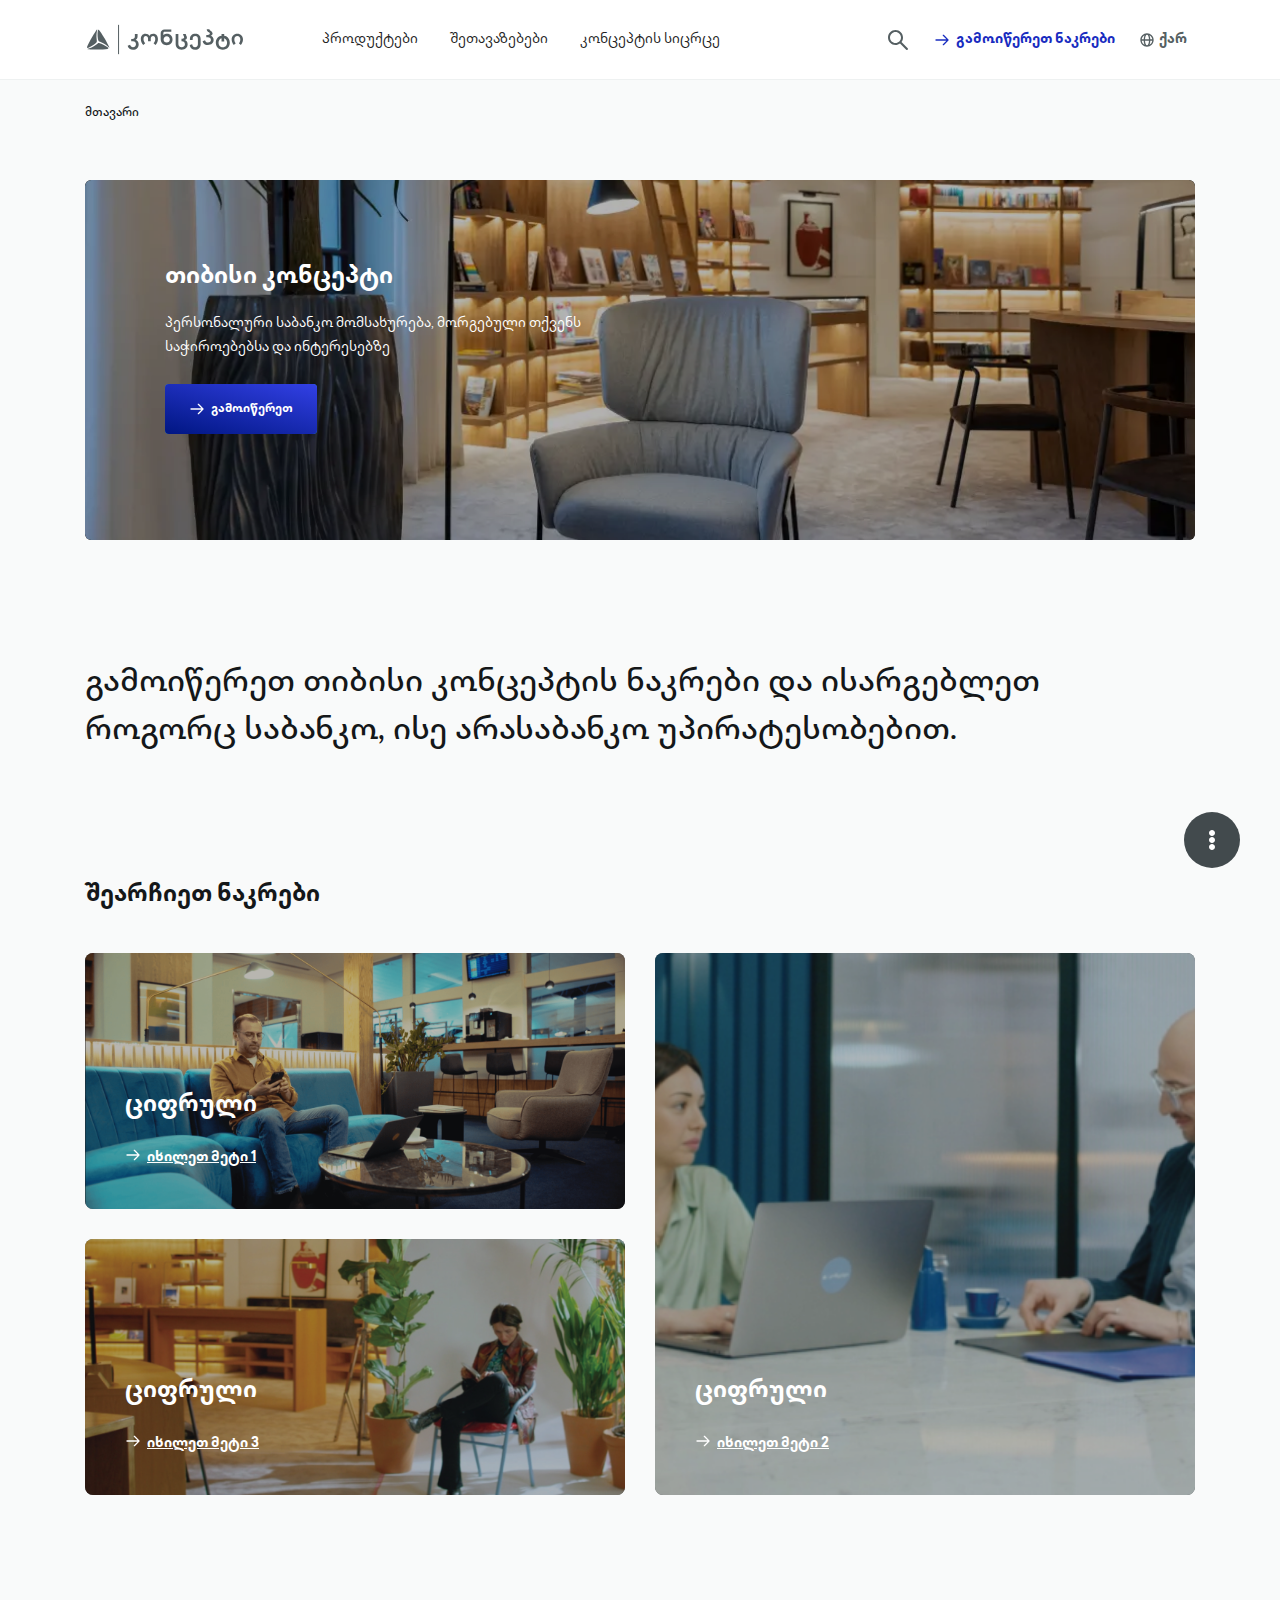
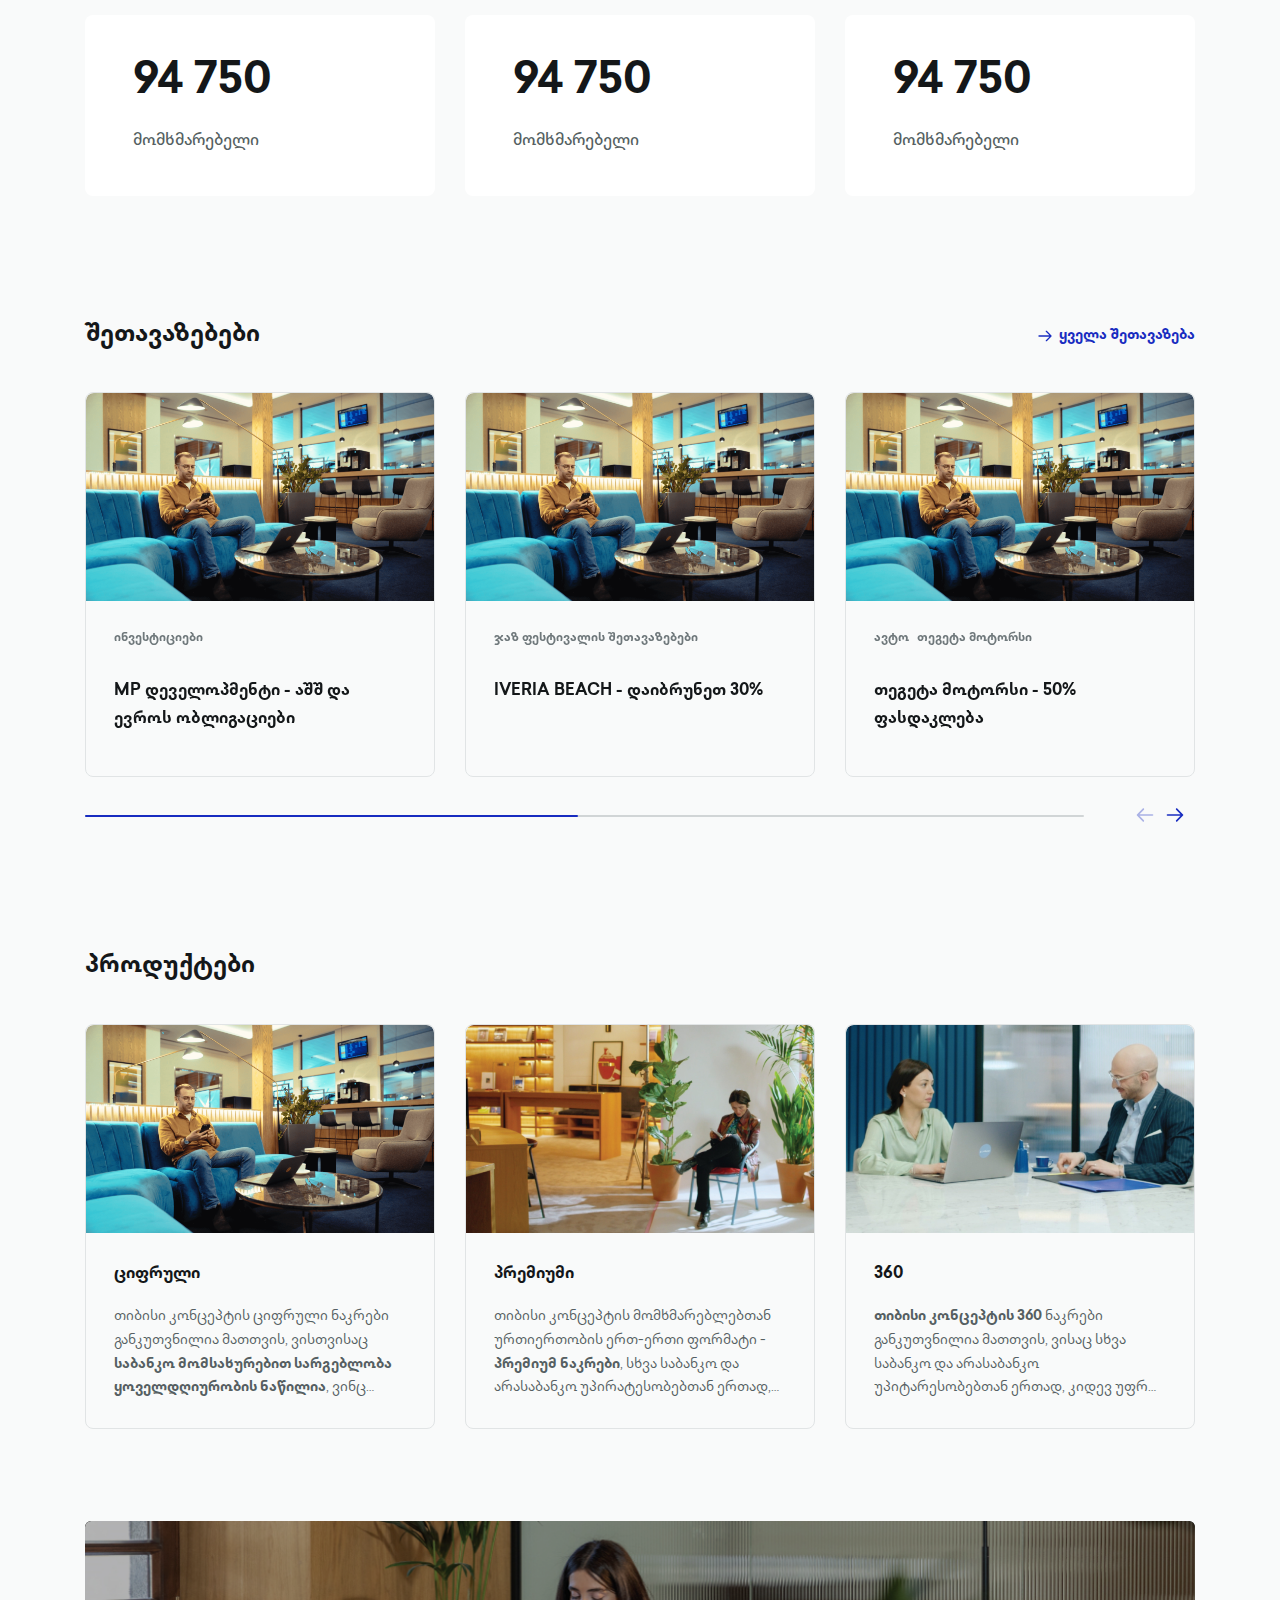
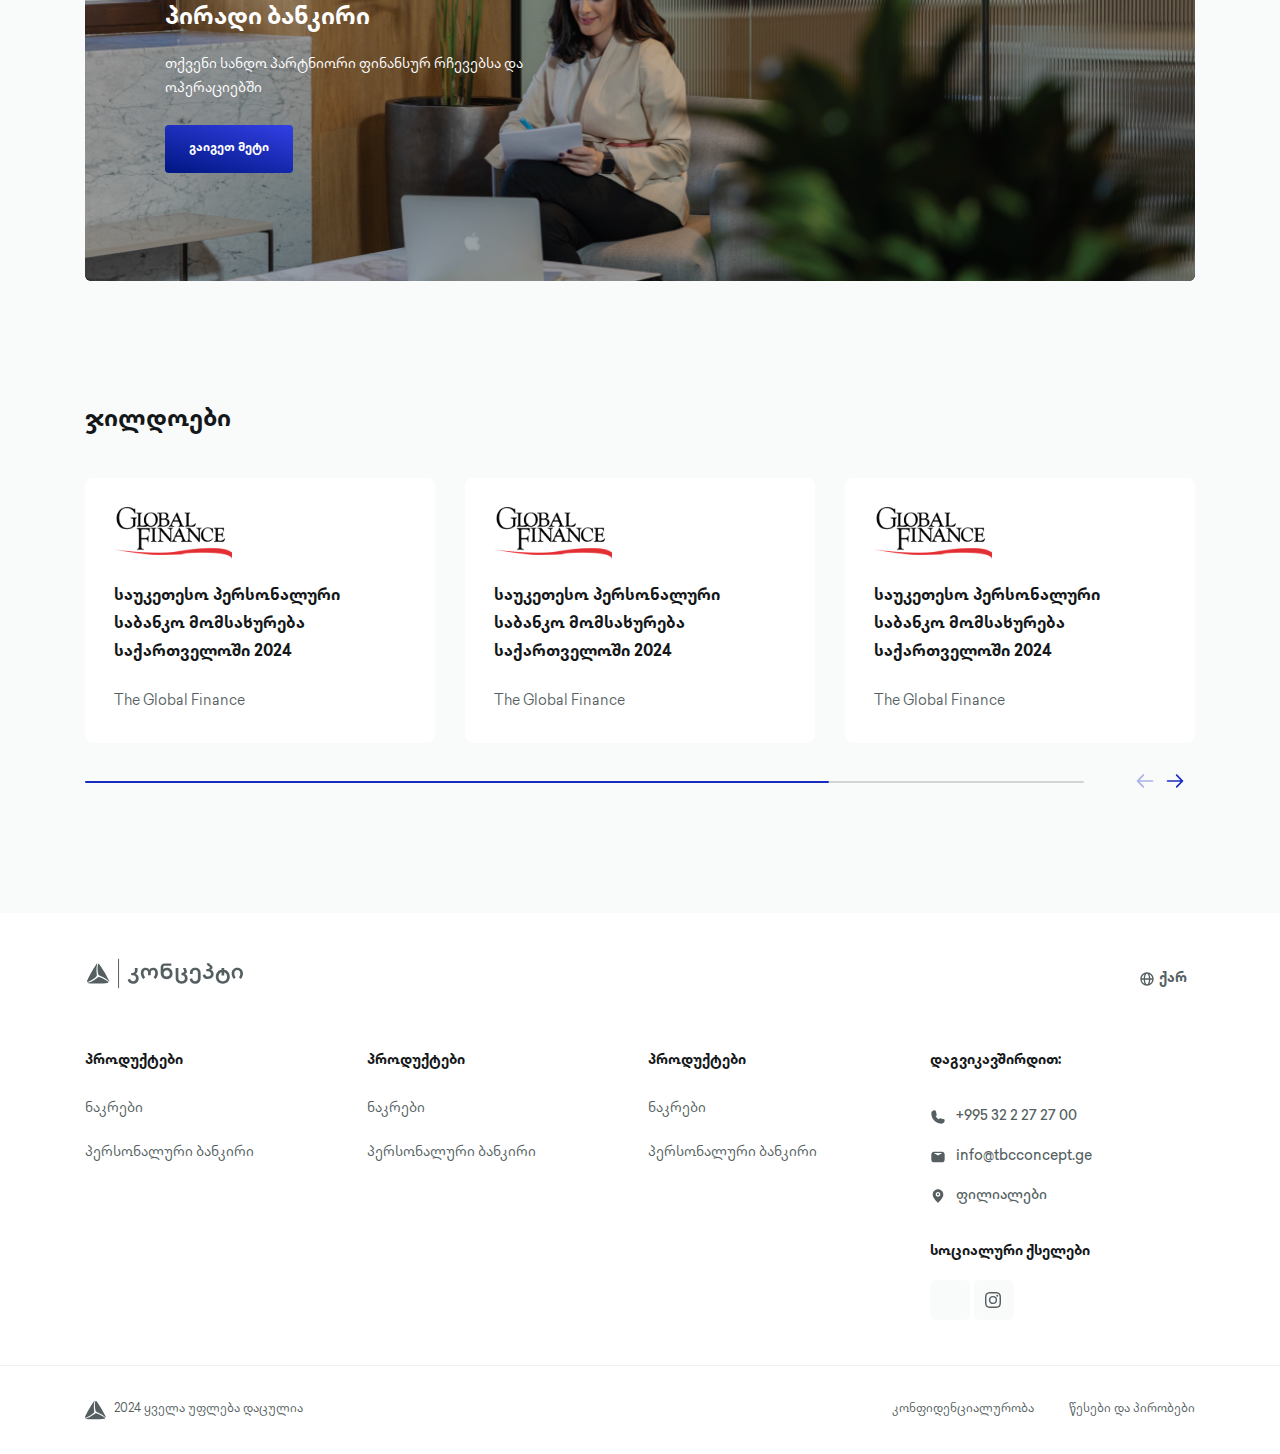
==== commit 8697adef: "responsive" ====
--- a/index.html
+++ b/index.html
@@ -7,6 +7,7 @@
     <title>Document</title>
     <link rel="stylesheet" href="https://cdn.jsdelivr.net/npm/swiper@11/swiper-bundle.min.css" />
     <link rel="stylesheet" href="styles/style.css">
+    <link rel="stylesheet" href="styles/responsive.css">
 </head>
 
 <body>
@@ -53,7 +54,7 @@
                     </div>
                 </nav>
                 <div class="menu-buttons flex al-center">
-                    <div class="search">
+                    <div class="search-button">
                         <svg data-v-562b0aec="" width="24" height="24" viewbox="0 0 24 24" fill="currentColor"
                             xmlns="http://www.w3.org/2000/svg">
                             <path data-v-562b0aec=""
@@ -61,7 +62,7 @@
                             </path>
                         </svg>
                     </div>
-                    <div class="get-product flex al-center">
+                    <div class="get-product-link flex al-center">
                         <svg data-v-562b0aec="" width="16" height="16" viewbox="0 0 16 16" fill="currentColor"
                             xmlns="http://www.w3.org/2000/svg">
                             <path data-v-562b0aec=""
@@ -70,16 +71,29 @@
                         </svg>
                         <a href="">გამოიწერეთ ნაკრები</a>
                     </div>
-                    <div class="lang flex al-center">
-                        <div>
-                            <svg data-v-562b0aec="" width="16" height="16" viewbox="0 0 16 16" fill="currentColor"
-                                xmlns="http://www.w3.org/2000/svg">
-                                <path data-v-562b0aec=""
-                                    d="M14.6654 7.99992C14.6654 4.32659 11.672 1.33325 7.9987 1.33325C4.32536 1.33325 1.33203 4.32659 1.33203 7.99992C1.33203 11.6733 4.32536 14.6666 7.9987 14.6666C11.672 14.6666 14.6654 11.6733 14.6654 7.99992ZM13.2854 7.33325H11.3187C11.2587 5.83325 10.972 4.37325 10.4587 3.26659C11.9787 4.05992 13.072 5.55992 13.292 7.33325H13.2854ZM7.9987 13.3333C6.9787 13.3333 6.1387 11.2999 6.0187 8.66659H9.98536C9.86536 11.2999 9.02536 13.3333 8.00536 13.3333H7.9987ZM6.0187 7.33325C6.1387 4.69992 6.9787 2.66659 7.9987 2.66659C9.0187 2.66659 9.8587 4.69992 9.9787 7.33325H6.01203H6.0187ZM5.54536 3.26659C5.02536 4.37325 4.74536 5.82659 4.68536 7.33325H2.7187C2.9387 5.55992 4.03203 4.05992 5.55203 3.26659H5.54536ZM2.71203 8.66659H4.6787C4.7387 10.1666 5.02536 11.6266 5.5387 12.7333C4.0187 11.9399 2.92536 10.4399 2.70536 8.66659H2.71203ZM10.452 12.7333C10.972 11.6266 11.252 10.1733 11.312 8.66659H13.2787C13.0587 10.4399 11.9654 11.9399 10.4454 12.7333H10.452Z">
-                                </path>
-                            </svg>
-                        </div>
-                        <span class="block">Geo</span>
+                    <div class="lang-dropdown">
+                        <div class="header-lang flex al-center">
+                            <div class="flex al-center">
+                                <svg data-v-562b0aec="" width="16" height="16" viewbox="0 0 16 16" fill="currentColor"
+                                    xmlns="http://www.w3.org/2000/svg">
+                                    <path data-v-562b0aec=""
+                                        d="M14.6654 7.99992C14.6654 4.32659 11.672 1.33325 7.9987 1.33325C4.32536 1.33325 1.33203 4.32659 1.33203 7.99992C1.33203 11.6733 4.32536 14.6666 7.9987 14.6666C11.672 14.6666 14.6654 11.6733 14.6654 7.99992ZM13.2854 7.33325H11.3187C11.2587 5.83325 10.972 4.37325 10.4587 3.26659C11.9787 4.05992 13.072 5.55992 13.292 7.33325H13.2854ZM7.9987 13.3333C6.9787 13.3333 6.1387 11.2999 6.0187 8.66659H9.98536C9.86536 11.2999 9.02536 13.3333 8.00536 13.3333H7.9987ZM6.0187 7.33325C6.1387 4.69992 6.9787 2.66659 7.9987 2.66659C9.0187 2.66659 9.8587 4.69992 9.9787 7.33325H6.01203H6.0187ZM5.54536 3.26659C5.02536 4.37325 4.74536 5.82659 4.68536 7.33325H2.7187C2.9387 5.55992 4.03203 4.05992 5.55203 3.26659H5.54536ZM2.71203 8.66659H4.6787C4.7387 10.1666 5.02536 11.6266 5.5387 12.7333C4.0187 11.9399 2.92536 10.4399 2.70536 8.66659H2.71203ZM10.452 12.7333C10.972 11.6266 11.252 10.1733 11.312 8.66659H13.2787C13.0587 10.4399 11.9654 11.9399 10.4454 12.7333H10.452Z">
+                                    </path>
+                                </svg>
+                            </div>
+                            <div class="flex al-center">ქარ</div>
+                        </div>
+                        <div class="lang-list__wrapper">
+                            <div class="lang-list">
+                                <div class="lang-list__item">Eng</div>
+                            </div>
+
+                        </div>
+                    </div>
+                    <div class="burger-icon">
+                        <div class="burger-icon1 burher-line"></div>
+                        <div class="burger-icon2 burher-line"></div>
+                        <div class="burger-icon3 burher-line"></div>
                     </div>
                 </div>
             </div>
@@ -87,10 +101,10 @@
         <div class="dropdown-big" data-dropdown-big>
             <div class="container">
                 <a class="header-dropdown-big__link" href="#">
-                    <div>
+                    <div class="menu-image">
                         <img src="assets/images/uz0y3tkf.idxFixed aspect ratio block [Utility] (1).png" alt="">
                     </div>
-                    <div class="flex al-center">
+                    <div class="flex al-center arrow-link">
                         <div>
                             <svg data-v-562b0aec="" width="20" height="21" viewbox="0 0 20 21" fill="currentColor"
                                 xmlns="http://www.w3.org/2000/svg">
@@ -105,6 +119,205 @@
                 </a>
             </div>
         </div>
+        <div class="header-menu__mobile">
+            <div class="header-menu__inner">
+                <div class="header-menu__mobile-content">
+                    <div class="header-menu__mobile-dropdown" data-mobile-dropdown>
+                        <div class="dropdown-toggle flex al-center space-between" data-mobile-toggle>
+                            <div>პროდუქტები</div>
+                            <div data-v-562b0aec="" class="header_mobile-dropdown-arr w-embed"><svg data-v-562b0aec=""
+                                    width="12" height="7" viewbox="0 0 12 7" fill="none"
+                                    xmlns="http://www.w3.org/2000/svg">
+                                    <path data-v-562b0aec=""
+                                        d="M6.35253 6.23266L11.3525 1.23266L10.6445 0.524658L5.64453 5.52466L6.35253 6.23266Z"
+                                        fill="#9999AA"></path>
+                                    <path data-v-562b0aec=""
+                                        d="M0.644531 1.23266L5.64453 6.23266L6.35253 5.52466L1.35253 0.524658L0.644531 1.23266Z"
+                                        fill="#9999AA"></path>
+                                </svg>
+                            </div>
+                        </div>
+                        <div class="header-menu__mobile-nav" data-mobil-nav>
+                            <nav>
+                                <div class="header-menu__mobile-nav-list">
+                                    <a href="#">პროდუქტების მიმოხილვა</a>
+                                    <a href="#">ნაკრები</a>
+                                    <a href="#">პირადი ბანკირი</a>
+                                </div>
+                            </nav>
+                        </div>
+                    </div>
+                    <div class="header-menu__mobile-dropdown" data-mobile-dropdown>
+                        <div class="dropdown-toggle flex al-center space-between" data-mobile-toggle>
+                            <div>შეთავაზებები</div>
+                            <div data-v-562b0aec="" class="header_mobile-dropdown-arr w-embed"><svg data-v-562b0aec=""
+                                    width="12" height="7" viewbox="0 0 12 7" fill="none"
+                                    xmlns="http://www.w3.org/2000/svg">
+                                    <path data-v-562b0aec=""
+                                        d="M6.35253 6.23266L11.3525 1.23266L10.6445 0.524658L5.64453 5.52466L6.35253 6.23266Z"
+                                        fill="#9999AA"></path>
+                                    <path data-v-562b0aec=""
+                                        d="M0.644531 1.23266L5.64453 6.23266L6.35253 5.52466L1.35253 0.524658L0.644531 1.23266Z"
+                                        fill="#9999AA"></path>
+                                </svg>
+                            </div>
+                        </div>
+                        <div class="header-menu__mobile-nav" data-mobil-nav>
+                            <nav>
+                                <div class="header-menu__mobile-nav-list">
+                                    <a href="#">მიმოხილვა</a>
+                                    <a href="#">შეთავაზებები</a>
+                                    <a href="#">ღონისძიებები</a>
+                                </div>
+                            </nav>
+                        </div>
+                    </div>
+                    <div class="header-menu__mobile-dropdown" data-mobile-dropdown>
+                        <div class="dropdown-toggle flex al-center space-between" data-mobile-toggle>
+                            <div>კონცეპტის სივრცე</div>
+                            <div data-v-562b0aec="" class="header_mobile-dropdown-arr w-embed"><svg data-v-562b0aec=""
+                                    width="12" height="7" viewbox="0 0 12 7" fill="none"
+                                    xmlns="http://www.w3.org/2000/svg">
+                                    <path data-v-562b0aec=""
+                                        d="M6.35253 6.23266L11.3525 1.23266L10.6445 0.524658L5.64453 5.52466L6.35253 6.23266Z"
+                                        fill="#9999AA"></path>
+                                    <path data-v-562b0aec=""
+                                        d="M0.644531 1.23266L5.64453 6.23266L6.35253 5.52466L1.35253 0.524658L0.644531 1.23266Z"
+                                        fill="#9999AA"></path>
+                                </svg>
+                            </div>
+                        </div>
+                        <div class="header-menu__mobile-nav" data-mobil-nav>
+                            <nav>
+                                <div class="header-menu__mobile-nav-list">
+                                    <a href="#">მიმოხილვა</a>
+                                    <a href="#">კაფე</a>
+                                    <a href="#">კონცეპტ ფილიალები</a>
+
+                                </div>
+                            </nav>
+                        </div>
+                    </div>
+                    <div class="header-menu__contacts">
+                        <div class="footer-contact">
+                            <a class="footer-heading" href="">დაგვიკავშირდით:</a>
+                            <address class="address">
+                                <a href="#" class="flex al-center">
+                                    <div class="icon"><svg data-v-174d8ed1="" width="16" height="16" viewbox="0 0 16 16"
+                                            fill="none" xmlns="http://www.w3.org/2000/svg">
+                                            <path data-v-174d8ed1=""
+                                                d="M11.5987 14.6676C5.93736 14.6676 1.33203 10.0622 1.33203 4.4009C1.33203 2.70956 2.70803 1.33423 4.3987 1.33423C4.57203 1.33423 4.74336 1.3489 4.90936 1.37756C5.07136 1.40356 5.2347 1.4449 5.3927 1.49956C5.61003 1.5749 5.7727 1.7569 5.82403 1.9809L6.73736 5.9569C6.78736 6.17556 6.72403 6.4049 6.5687 6.56756C6.47736 6.66223 6.47536 6.66423 5.6487 7.0969C6.31803 8.54623 7.48136 9.70556 8.90203 10.3522C9.3347 9.5249 9.33736 9.52223 9.43203 9.43156C9.59536 9.27556 9.82537 9.2149 10.0434 9.2629L14.0194 10.1756C14.2427 10.2269 14.4247 10.3896 14.5 10.6062C14.5547 10.7636 14.5954 10.9262 14.6227 11.0936C14.6507 11.2582 14.6654 11.4289 14.6654 11.6009C14.6654 13.2922 13.29 14.6676 11.5987 14.6676Z"
+                                                fill="#555F62"></path>
+                                            <mask data-v-174d8ed1="" id="mask0_167_7524" maskunits="userSpaceOnUse"
+                                                x="1" y="1" width="14" height="14" style="mask-type: luminance;">
+                                                <path data-v-174d8ed1=""
+                                                    d="M11.5987 14.6676C5.93736 14.6676 1.33203 10.0622 1.33203 4.4009C1.33203 2.70956 2.70803 1.33423 4.3987 1.33423C4.57203 1.33423 4.74336 1.3489 4.90936 1.37756C5.07136 1.40356 5.2347 1.4449 5.3927 1.49956C5.61003 1.5749 5.7727 1.7569 5.82403 1.9809L6.73736 5.9569C6.78736 6.17556 6.72403 6.4049 6.5687 6.56756C6.47736 6.66223 6.47536 6.66423 5.6487 7.0969C6.31803 8.54623 7.48136 9.70556 8.90203 10.3522C9.3347 9.5249 9.33736 9.52223 9.43203 9.43156C9.59536 9.27556 9.82537 9.2149 10.0434 9.2629L14.0194 10.1756C14.2427 10.2269 14.4247 10.3896 14.5 10.6062C14.5547 10.7636 14.5954 10.9262 14.6227 11.0936C14.6507 11.2582 14.6654 11.4289 14.6654 11.6009C14.6654 13.2922 13.29 14.6676 11.5987 14.6676Z"
+                                                    fill="white"></path>
+                                            </mask>
+                                            <g data-v-174d8ed1="" mask="url(#mask0_167_7524)"></g>
+                                        </svg>
+                                    </div>
+                                    <p>+995 32 2 27 27 00</p>
+
+                                </a>
+                                <a href="#" class="flex al-center">
+                                    <div class="icon"><svg data-v-174d8ed1="" width="16" height="16" viewbox="0 0 16 16"
+                                            fill="none" xmlns="http://www.w3.org/2000/svg">
+                                            <path data-v-174d8ed1=""
+                                                d="M11.9987 2.66772H3.9987C2.52536 2.66772 1.33203 3.86106 1.33203 5.33439V10.6744C1.33203 12.1477 2.52536 13.3411 3.9987 13.3411H11.9987C13.472 13.3411 14.6654 12.1477 14.6654 10.6744V5.33439C14.6654 3.86106 13.472 2.66772 11.9987 2.66772ZM11.9987 4.00106C12.0787 4.00106 12.152 4.01439 12.232 4.02106L7.9987 6.56106L3.75203 4.02772C3.83203 4.01439 3.9187 4.00106 4.00536 4.00106H12.0054H11.9987Z"
+                                                fill="#555F62"></path>
+                                        </svg></div>
+                                    <p>info@tbcconcept.ge</p>
+
+                                </a>
+                                <a href="#" class="flex al-center">
+                                    <div class="icon"><svg data-v-174d8ed1="" width="16" height="16" viewbox="0 0 16 16"
+                                            fill="none" xmlns="http://www.w3.org/2000/svg">
+                                            <path data-v-174d8ed1="" fill-rule="evenodd" clip-rule="evenodd"
+                                                d="M2.66797 6.61623C2.66797 3.70356 5.06064 1.33423 8.0013 1.33423C10.942 1.33423 13.3346 3.70356 13.3346 6.61623C13.3346 10.2656 8.6353 14.3356 8.4353 14.5069C8.30997 14.6142 8.15597 14.6676 8.0013 14.6676C7.84664 14.6676 7.69264 14.6142 7.5673 14.5069C7.3673 14.3356 2.66797 10.2656 2.66797 6.61623ZM8.0013 8.66756C6.71464 8.66756 5.66797 7.62089 5.66797 6.33423C5.66797 5.04756 6.71464 4.0009 8.0013 4.0009C9.28797 4.0009 10.3346 5.04756 10.3346 6.33423C10.3346 7.62089 9.28797 8.66756 8.0013 8.66756ZM8.0013 5.33423C7.44997 5.33423 7.0013 5.7829 7.0013 6.33423C7.0013 6.88556 7.44997 7.33423 8.0013 7.33423C8.55264 7.33423 9.0013 6.88556 9.0013 6.33423C9.0013 5.7829 8.55264 5.33423 8.0013 5.33423Z"
+                                                fill="#555F62"></path>
+                                            <mask data-v-174d8ed1="" id="mask0_167_7533" maskunits="userSpaceOnUse"
+                                                x="2" y="1" width="12" height="14" style="mask-type: luminance;">
+                                                <path data-v-174d8ed1="" fill-rule="evenodd" clip-rule="evenodd"
+                                                    d="M2.66797 6.61623C2.66797 3.70356 5.06064 1.33423 8.0013 1.33423C10.942 1.33423 13.3346 3.70356 13.3346 6.61623C13.3346 10.2656 8.6353 14.3356 8.4353 14.5069C8.30997 14.6142 8.15597 14.6676 8.0013 14.6676C7.84664 14.6676 7.69264 14.6142 7.5673 14.5069C7.3673 14.3356 2.66797 10.2656 2.66797 6.61623ZM8.0013 8.66756C6.71464 8.66756 5.66797 7.62089 5.66797 6.33423C5.66797 5.04756 6.71464 4.0009 8.0013 4.0009C9.28797 4.0009 10.3346 5.04756 10.3346 6.33423C10.3346 7.62089 9.28797 8.66756 8.0013 8.66756ZM8.0013 5.33423C7.44997 5.33423 7.0013 5.7829 7.0013 6.33423C7.0013 6.88556 7.44997 7.33423 8.0013 7.33423C8.55264 7.33423 9.0013 6.88556 9.0013 6.33423C9.0013 5.7829 8.55264 5.33423 8.0013 5.33423Z"
+                                                    fill="white"></path>
+                                            </mask>
+                                            <g data-v-174d8ed1="" mask="url(#mask0_167_7533)"></g>
+                                        </svg></div>
+                                    <p>ფილიალები</p>
+
+                                </a>
+                            </address>
+                            <p class="footer-heading"> სოციალური ქსელები </p>
+                            <div class="footer__social-list">
+                                <a data-v-174d8ed1="" href="https://www.facebook.com/tbcconcept" target="_self"
+                                    class="footer_social-link w-inline-block">
+                                    <div data-v-174d8ed1="" class="icon w-embed">
+                                        <svg width="17" height="16" viewBox="0 0 17 16" fill="currentColor"
+                                            xmlns="http://www.w3.org/2000/svg">
+                                            <g clip-path="url(#clip0_167_7547)">
+                                                <path
+                                                    d="M9.83464 9.00163H11.5013L12.168 6.33496H9.83464V5.00163C9.83464 4.31496 9.83464 3.66829 11.168 3.66829H12.168V1.42829C11.9506 1.39963 11.13 1.33496 10.2633 1.33496C8.4533 1.33496 7.16797 2.43963 7.16797 4.46829V6.33496H5.16797V9.00163H7.16797V14.6683H9.83464V9.00163Z">
+                                                </path>
+                                            </g>
+                                            <defs>
+                                                <clipPath id="clip0_167_7547">
+                                                    <rect width="16" height="16" fill="white"
+                                                        transform="translate(0.5 0.000976562)"></rect>
+                                                </clipPath>
+                                            </defs>
+                                        </svg>
+                                    </div>
+                                </a>
+                                <a href="https://www.instagram.com/tbc_concept/">
+                                    <div data-v-174d8ed1="" class="icon w-embed"><svg width="17" height="16"
+                                            viewBox="0 0 17 16" fill="currentColor" xmlns="http://www.w3.org/2000/svg"
+                                            class="bi bi-instagram">
+                                            <path
+                                                d="M8 0C5.829 0 5.556.01 4.703.048 3.85.088 3.269.222 2.76.42a3.9 3.9 0 0 0-1.417.923A3.9 3.9 0 0 0 .42 2.76C.222 3.268.087 3.85.048 4.7.01 5.555 0 5.827 0 8.001c0 2.172.01 2.444.048 3.297.04.852.174 1.433.372 1.942.205.526.478.972.923 1.417.444.445.89.719 1.416.923.51.198 1.09.333 1.942.372C5.555 15.99 5.827 16 8 16s2.444-.01 3.298-.048c.851-.04 1.434-.174 1.943-.372a3.9 3.9 0 0 0 1.416-.923c.445-.445.718-.891.923-1.417.197-.509.332-1.09.372-1.942C15.99 10.445 16 10.173 16 8s-.01-2.445-.048-3.299c-.04-.851-.175-1.433-.372-1.941a3.9 3.9 0 0 0-.923-1.417A3.9 3.9 0 0 0 13.24.42c-.51-.198-1.092-.333-1.943-.372C10.443.01 10.172 0 7.998 0zm-.717 1.442h.718c2.136 0 2.389.007 3.232.046.78.035 1.204.166 1.486.275.373.145.64.319.92.599s.453.546.598.92c.11.281.24.705.275 1.485.039.843.047 1.096.047 3.231s-.008 2.389-.047 3.232c-.035.78-.166 1.203-.275 1.485a2.5 2.5 0 0 1-.599.919c-.28.28-.546.453-.92.598-.28.11-.704.24-1.485.276-.843.038-1.096.047-3.232.047s-2.39-.009-3.233-.047c-.78-.036-1.203-.166-1.485-.276a2.5 2.5 0 0 1-.92-.598 2.5 2.5 0 0 1-.6-.92c-.109-.281-.24-.705-.275-1.485-.038-.843-.046-1.096-.046-3.233s.008-2.388.046-3.231c.036-.78.166-1.204.276-1.486.145-.373.319-.64.599-.92s.546-.453.92-.598c.282-.11.705-.24 1.485-.276.738-.034 1.024-.044 2.515-.045zm4.988 1.328a.96.96 0 1 0 0 1.92.96.96 0 0 0 0-1.92m-4.27 1.122a4.109 4.109 0 1 0 0 8.217 4.109 4.109 0 0 0 0-8.217m0 1.441a2.667 2.667 0 1 1 0 5.334 2.667 2.667 0 0 1 0-5.334">
+                                            </path>
+                                        </svg></div>
+                                </a>
+                            </div>
+
+                        </div>
+                    </div>
+
+                </div>
+                <div class="header-mobile__bottom">
+                    <div class="footer-bottom">
+                        <div class="container">
+                            <div class="footer-bottom-content flex al-center space-between">
+                                <div class="flex al-center footer-bottom__logo">
+                                    <div class="footer-logo"><svg data-v-174d8ed1="" width="36" height="32"
+                                            viewBox="0 0 36 32" fill="currentColor" xmlns="http://www.w3.org/2000/svg">
+                                            <path data-v-174d8ed1=""
+                                                d="M15.8154 18.4806C15.8263 18.5838 15.8325 18.7025 15.8325 18.8227C15.8325 19.8184 15.4065 20.7155 14.7261 21.3474L14.7246 21.349C11.2681 24.5334 7.20468 27.1305 2.73238 28.9447L2.4671 29.0402C2.09727 29.1913 1.66502 29.3099 1.21717 29.3747L1.18752 29.3778C1.1251 29.3916 1.05332 29.3993 0.979974 29.3993C0.438492 29.3993 0 28.9662 0 28.4314C0 28.4114 0 28.3898 0.00156047 28.3697V28.3728C0.0187256 28.154 0.0639792 27.949 0.13264 27.7578L0.127958 27.7748C1.32952 24.3946 5.39922 17.0533 7.15475 14.0277C9.33784 10.2375 15.0632 1.11901 15.9168 0.118682C15.973 0.0462399 16.0588 0 16.1571 0C16.2055 0 16.2523 0.0107893 16.2929 0.0323679L16.2913 0.0308266C16.4333 0.0986452 16.5503 0.186501 16.4068 0.692058C15.6577 3.39401 14.5717 9.27881 15.6952 17.3246C15.7529 17.7407 15.8169 18.1214 15.8169 18.4806H15.8154Z">
+                                            </path>
+                                            <path data-v-174d8ed1=""
+                                                d="M17.2182 22.3447C17.78 21.9501 18.4807 21.7143 19.2375 21.7143C19.6104 21.7143 19.9693 21.7713 20.3064 21.8776L20.2814 21.8715C25.2172 23.3851 29.5022 25.6493 33.2443 28.5639L33.16 28.5007C33.5126 28.7751 33.8216 29.0787 34.09 29.4163L34.0994 29.4271C34.257 29.5997 34.3537 29.8278 34.3537 30.0791C34.3537 30.4552 34.1368 30.7819 33.8201 30.9438L33.8138 30.9468C33.6437 31.0285 33.4455 31.0948 33.238 31.1318L33.224 31.1333C29.6661 31.7992 21.1771 31.9718 17.6567 31.998C13.2437 32.0289 2.39535 31.6913 1.08143 31.4771C0.939428 31.457 0.828635 31.343 0.817711 31.2027V31.2012C0.817711 31.0455 0.817711 30.9037 1.34515 30.7742C4.09157 30.0606 9.77948 28.0461 16.2851 23.0676C16.6175 22.787 16.9171 22.5466 17.2182 22.3431V22.3447Z">
+                                            </path>
+                                            <path data-v-174d8ed1=""
+                                                d="M19.9178 19.2296C18.9394 18.7734 18.22 17.9134 17.9719 16.873L17.9672 16.8498C17.3212 14.1987 16.9514 11.1562 16.9514 8.02726C16.9514 6.0821 17.0949 4.17085 17.3711 2.30275L17.3446 2.51546C17.4117 2.04381 17.5319 1.61686 17.7004 1.21612L17.6879 1.25002C17.819 0.853902 18.1904 0.571839 18.6273 0.571839C18.827 0.571839 19.0127 0.630409 19.1672 0.730596L19.1641 0.729055C19.3373 0.85082 19.4871 0.986457 19.6198 1.13751L19.6229 1.14059C21.9854 3.85333 26.3813 11.0344 28.1633 14.023C30.3932 17.7823 35.5443 27.2338 35.9766 28.473C35.9906 28.5069 36 28.547 36 28.5886C36 28.6919 35.9469 28.7828 35.8674 28.8383H35.8658C35.7347 28.9262 35.6021 28.9786 35.2338 28.6086C33.2146 26.6188 28.6174 22.7454 21.0055 19.6828C20.6044 19.5271 20.2471 19.3853 19.9194 19.2296H19.9178Z">
+                                            </path>
+                                        </svg>
+                                    </div>
+                                    <p>2024 ყველა უფლება დაცულია</p>
+                                </div>
+                                <div class="footer-bottom-links">
+                                    <span>
+                                        <span class="footer_bottom-link c-cursor-pointer"> კონფიდენციალურობა</span>
+                                    </span>
+                                    <span>
+                                        <span class="footer_bottom-link c-cursor-pointer"> წესები და პირობები</span>
+                                    </span>
+                                </div>
+                            </div>
+                        </div>
+                    </div>
+                </div>
+            </div>
+        </div>
     </header>
     <div class="globa-layout">
 
@@ -119,15 +332,21 @@
                         <h1 class="text-white title-28"> თიბისი კონცეპტი </h1>
                         <p class="banner-text">პერსონალური საბანკო მომსახურება, მორგებული თქვენს საჭიროებებსა და
                             ინტერესებზე</p>
-                        <a class="btn" href="">
-                            <svg data-v-67f54ace="" width="16" height="16" viewBox="0 0 16 16" fill="currentColor"
-                                xmlns="http://www.w3.org/2000/svg">
-                                <path data-v-67f54ace=""
-                                    d="M9.7987 2.86675L14.4654 7.53341C14.732 7.80008 14.732 8.20008 14.4654 8.46675L9.7987 13.1334C9.53203 13.4001 9.13203 13.4001 8.86537 13.1334C8.5987 12.8667 8.5987 12.4667 8.86537 12.2001L12.3987 8.66675H1.9987C1.5987 8.66675 1.33203 8.40008 1.33203 8.00008C1.33203 7.60008 1.5987 7.33341 1.9987 7.33341H12.3987L8.86537 3.80008C8.73203 3.66675 8.66536 3.53341 8.66536 3.33341C8.66536 3.13341 8.73203 3.00008 8.86537 2.86675C9.13203 2.60008 9.53203 2.60008 9.7987 2.86675Z">
-                                </path>
-                            </svg>
-                            <span>გამოიწერეთ</span>
+
+
+                        <a href="#" class="btn">
+                            <div class="btn-content">
+                                <div class="btn-icon"><svg data-v-67f54ace="" width="16" height="16" viewBox="0 0 16 16"
+                                        fill="currentColor" xmlns="http://www.w3.org/2000/svg">
+                                        <path data-v-67f54ace=""
+                                            d="M9.7987 2.86675L14.4654 7.53341C14.732 7.80008 14.732 8.20008 14.4654 8.46675L9.7987 13.1334C9.53203 13.4001 9.13203 13.4001 8.86537 13.1334C8.5987 12.8667 8.5987 12.4667 8.86537 12.2001L12.3987 8.66675H1.9987C1.5987 8.66675 1.33203 8.40008 1.33203 8.00008C1.33203 7.60008 1.5987 7.33341 1.9987 7.33341H12.3987L8.86537 3.80008C8.73203 3.66675 8.66536 3.53341 8.66536 3.33341C8.66536 3.13341 8.73203 3.00008 8.86537 2.86675C9.13203 2.60008 9.53203 2.60008 9.7987 2.86675Z">
+                                        </path>
+                                    </svg></div>
+                                <div class="btn-text"> გამოიწერეთ </div>
+                            </div>
+                            <div data-v-67f54ace="" class="button-hover"></div>
                         </a>
+
                     </div>
                     <div class="banner-image">
                         <img src="assets/images/ze324k50.yq4Become-2.webp" alt="">
@@ -235,7 +454,16 @@
 
         <section class="slider container padding-60">
             <div class="heading">
-                <h2 class="h2 title-color">შეარჩიეთ ნაკრები </h2>
+                <h2 class="h2 title-color">შეთავაზებები</h2>
+                <div class="get-product-link flex al-center">
+                    <svg data-v-562b0aec="" width="16" height="16" viewBox="0 0 16 16" fill="currentColor"
+                        xmlns="http://www.w3.org/2000/svg">
+                        <path data-v-562b0aec=""
+                            d="M9.7987 2.86675L14.4654 7.53341C14.732 7.80008 14.732 8.20008 14.4654 8.46675L9.7987 13.1334C9.53203 13.4001 9.13203 13.4001 8.86537 13.1334C8.5987 12.8667 8.5987 12.4667 8.86537 12.2001L12.3987 8.66675H1.9987C1.5987 8.66675 1.33203 8.40008 1.33203 8.00008C1.33203 7.60008 1.5987 7.33341 1.9987 7.33341H12.3987L8.86537 3.80008C8.73203 3.66675 8.66536 3.53341 8.66536 3.33341C8.66536 3.13341 8.73203 3.00008 8.86537 2.86675C9.13203 2.60008 9.53203 2.60008 9.7987 2.86675Z">
+                        </path>
+                    </svg>
+                    <a href="">ყველა შეთავაზება</a>
+                </div>
             </div>
             <div class="offer-slider swiper-container">
                 <div class="offer-swiper__image-wrapper swiper-wrapper">
@@ -436,9 +664,12 @@
                     <div class="banner-content">
                         <h1 class="text-white title-28">პირადი ბანკირი</h1>
                         <p class="banner-text">თქვენი სანდო პარტნიორი ფინანსურ რჩევებსა და ოპერაციებში </p>
-                        <a class="btn" href="">
-
-                            <span>გაიგეთ მეტი</span>
+                        <a href="#" class="btn">
+                            <div class="btn-content">
+
+                                <div class="btn-text margin-none">გაიგეთ მეტი</div>
+                            </div>
+                            <div data-v-67f54ace="" class="button-hover"></div>
                         </a>
                     </div>
                     <div class="banner-image">
@@ -531,6 +762,109 @@
             </div>
 
         </section>
+
+        <div class="button-menu">
+            <div class="buttons">
+                <div class="buttons-button">
+                    <a href="#">
+                        <div class="icon">
+                            <svg data-v-42e74cda="" width="28" height="28" viewBox="0 0 28 28" fill="currentColor"
+                                xmlns="http://www.w3.org/2000/svg">
+                                <path data-v-42e74cda=""
+                                    d="M21.0007 4.66675H7.00065C4.42232 4.66675 2.33398 6.75508 2.33398 9.33342V18.6784C2.33398 21.2568 4.42232 23.3451 7.00065 23.3451H21.0007C23.579 23.3451 25.6673 21.2568 25.6673 18.6784V9.33342C25.6673 6.75508 23.579 4.66675 21.0007 4.66675ZM21.0007 7.00008C21.1407 7.00008 21.269 7.02342 21.409 7.03508L14.0007 11.4801L6.56898 7.04675C6.70898 7.02341 6.86065 7.00008 7.01232 7.00008H21.0123H21.0007ZM23.334 18.6784C23.334 19.9618 22.284 21.0117 21.0007 21.0117H7.00065C5.71732 21.0117 4.66732 19.9618 4.66732 18.6784V9.33342C4.66732 9.11175 4.71398 8.90175 4.77232 8.69175L13.4057 13.8484C13.5923 13.9534 13.7907 14.0117 14.0007 14.0117C14.2107 14.0117 14.4207 13.9534 14.5957 13.8484L23.2173 8.66841C23.2756 8.87842 23.3223 9.10008 23.3223 9.33342V18.6784H23.334Z">
+                                </path>
+                            </svg>
+                        </div>
+                </div>
+                <div class="button-menu__tooltip">
+                    <div>მოგვწერეთ</div>
+                    <div class="button-menu__tooltip-arrow"><svg data-v-42e74cda="" width="8"
+                        height="24" viewBox="0 0 8 24" fill="none" xmlns="http://www.w3.org/2000/svg">
+                        <path data-v-42e74cda=""
+                            d="M6.87662 14.8284L1.12339 20.8284C0.404095 21.5786 7.66111e-07 22.596 8.12483e-07 23.6569L2.04844e-07 0.343145C2.51216e-07 1.40401 0.404094 2.42143 1.12339 3.17157L6.87661 9.17157C8.37446 10.7337 8.37446 13.2663 6.87662 14.8284Z"
+                            fill="#424A4D"></path>
+                    </svg>
+                </div>
+
+                </div>
+                </a>
+            </div>
+            <div class="buttons">
+                <div class="buttons-button">
+                    <a href="#">
+                        <div class="icon">
+                            <svg data-v-42e74cda="" width="28" height="28" viewBox="0 0 28 28" fill="currentColor"
+                                xmlns="http://www.w3.org/2000/svg">
+                                <path data-v-42e74cda=""
+                                    d="M14.0007 25.6666C7.58398 25.6666 2.33398 20.4166 2.33398 13.9999C2.33398 7.58325 7.58398 2.33325 14.0007 2.33325C20.4173 2.33325 25.6673 7.58325 25.6673 13.9999C25.6673 15.8666 25.3173 17.6166 24.5007 19.1333C24.2673 19.7166 23.5673 19.9499 22.984 19.7166C22.4007 19.4833 22.1673 18.7833 22.4007 18.1999C23.1007 16.9166 23.334 15.5166 23.334 13.9999C23.334 8.86658 19.134 4.66659 14.0007 4.66659C8.86732 4.66659 4.66732 8.86658 4.66732 13.9999C4.66732 18.7833 8.28398 22.6333 12.834 23.2166V22.1666C12.834 21.4666 13.3007 20.9999 14.0007 20.9999C14.7007 20.9999 15.1673 21.4666 15.1673 22.1666V24.4999C15.1673 25.1999 14.7007 25.6666 14.0007 25.6666ZM9.33398 18.6666C8.98398 18.6666 8.63398 18.5499 8.40065 18.1999C7.46732 16.9166 7.00065 15.5166 7.00065 13.9999C7.00065 12.4833 7.46732 10.9666 8.40065 9.79992C8.75065 9.33325 9.56732 9.21658 10.034 9.56658C10.5007 9.91658 10.6173 10.7333 10.2673 11.1999C9.68398 12.0166 9.33398 12.9499 9.33398 13.9999C9.33398 15.0499 9.68398 15.9833 10.2673 16.7999C10.6173 17.2666 10.5007 18.0833 10.034 18.4333C9.80065 18.5499 9.56732 18.6666 9.33398 18.6666ZM18.6673 18.6666C18.434 18.6666 18.2007 18.5499 17.9673 18.4333C17.5007 18.0833 17.384 17.2666 17.734 16.7999C18.3173 15.9833 18.6673 15.0499 18.6673 13.9999C18.6673 12.9499 18.3173 12.0166 17.734 11.1999C17.384 10.7333 17.5007 9.91658 17.9673 9.56658C18.434 9.21658 19.2506 9.33325 19.6006 9.79992C20.534 10.9666 21.0007 12.4833 21.0007 13.9999C21.0007 15.5166 20.534 17.0333 19.6006 18.1999C19.3673 18.4333 19.0173 18.6666 18.6673 18.6666Z">
+                                </path>
+                            </svg>
+                        </div>
+                </div>
+                <div class="button-menu__tooltip">
+                    <div>ქოლცენტრი</div>
+                    <div class="button-menu__tooltip-arrow"><svg data-v-42e74cda="" width="8"
+                        height="24" viewBox="0 0 8 24" fill="none" xmlns="http://www.w3.org/2000/svg">
+                        <path data-v-42e74cda=""
+                            d="M6.87662 14.8284L1.12339 20.8284C0.404095 21.5786 7.66111e-07 22.596 8.12483e-07 23.6569L2.04844e-07 0.343145C2.51216e-07 1.40401 0.404094 2.42143 1.12339 3.17157L6.87661 9.17157C8.37446 10.7337 8.37446 13.2663 6.87662 14.8284Z"
+                            fill="#424A4D"></path>
+                    </svg>
+                </div>
+
+                </div>
+                </a>
+            </div>
+            <div class="buttons">
+                <div class="buttons-button">
+                    <a href="#">
+                        <div class="icon">
+                            <svg data-v-42e74cda="" width="28" height="28" viewBox="0 0 28 28" fill="currentColor"
+                                xmlns="http://www.w3.org/2000/svg">
+                                <path data-v-42e74cda=""
+                                    d="M14 2.33334C9.49665 2.33334 5.83331 5.99668 5.83331 10.5C5.83331 17.115 11.9466 24.5117 12.2033 24.8267C12.6466 25.3633 13.3 25.6667 14 25.6667C14.6883 25.6667 15.3533 25.3517 15.7966 24.8267C16.0533 24.5117 22.1666 17.08 22.1666 10.5C22.1666 5.99668 18.5033 2.33334 14 2.33334ZM14 23.3333C14 23.3333 8.16665 16.345 8.16665 10.5C8.16665 7.28001 10.78 4.66668 14 4.66668C17.22 4.66668 19.8333 7.28001 19.8333 10.5C19.8333 16.31 14 23.3333 14 23.3333ZM14 7.00001C12.075 7.00001 10.5 8.57501 10.5 10.5C10.5 12.425 12.075 14 14 14C15.925 14 17.5 12.425 17.5 10.5C17.5 8.57501 15.925 7.00001 14 7.00001ZM14 11.6667C13.3583 11.6667 12.8333 11.1417 12.8333 10.5C12.8333 9.85834 13.3583 9.33334 14 9.33334C14.6416 9.33334 15.1666 9.85834 15.1666 10.5C15.1666 11.1417 14.6416 11.6667 14 11.6667Z">
+                                </path>
+                            </svg>
+                        </div>
+                </div>
+                <div class="button-menu__tooltip">
+                    <div>მისამართი</div>
+                    <div class="button-menu__tooltip-arrow"><svg data-v-42e74cda="" width="8"
+                            height="24" viewBox="0 0 8 24" fill="none" xmlns="http://www.w3.org/2000/svg">
+                            <path data-v-42e74cda=""
+                                d="M6.87662 14.8284L1.12339 20.8284C0.404095 21.5786 7.66111e-07 22.596 8.12483e-07 23.6569L2.04844e-07 0.343145C2.51216e-07 1.40401 0.404094 2.42143 1.12339 3.17157L6.87661 9.17157C8.37446 10.7337 8.37446 13.2663 6.87662 14.8284Z"
+                                fill="#424A4D"></path>
+                        </svg>
+                    </div>
+
+                </div>
+                </a>
+            </div>
+            <div class="big-menu__trigger">
+                <div class="big-menu__trigger-open icon">
+                    <svg data-v-42e74cda="" width="24" height="24" viewBox="0 0 24 24" fill="currentColor"
+                        xmlns="http://www.w3.org/2000/svg">
+                        <path data-v-42e74cda=""
+                            d="M12 8C13.65 8 15 6.65 15 5C15 3.35 13.65 2 12 2C10.35 2 9 3.35 9 5C9 6.65 10.35 8 12 8ZM12 9C10.35 9 9 10.35 9 12C9 13.65 10.35 15 12 15C13.65 15 15 13.65 15 12C15 10.35 13.65 9 12 9ZM12 16C10.35 16 9 17.35 9 19C9 20.65 10.35 22 12 22C13.65 22 15 20.65 15 19C15 17.35 13.65 16 12 16Z">
+                        </path>
+                    </svg>
+                </div>
+                <div class="big-menu__trigger-close icon">
+                    <svg data-v-42e74cda="" width="24" height="24" viewBox="0 0 24 24" fill="currentColor"
+                        xmlns="http://www.w3.org/2000/svg">
+                        <path data-v-42e74cda=""
+                            d="M13.4141 12L17.7071 7.70701C18.0981 7.31601 18.0981 6.68401 17.7071 6.29301C17.3161 5.90201 16.6841 5.90201 16.2931 6.29301L12.0001 10.586L7.70713 6.29301C7.31613 5.90201 6.68413 5.90201 6.29313 6.29301C5.90213 6.68401 5.90213 7.31601 6.29313 7.70701L10.5861 12L6.29313 16.293C5.90213 16.684 5.90213 17.316 6.29313 17.707C6.48813 17.902 6.74413 18 7.00013 18C7.25613 18 7.51213 17.902 7.70713 17.707L12.0001 13.414L16.2931 17.707C16.4881 17.902 16.7441 18 17.0001 18C17.2561 18 17.5121 17.902 17.7071 17.707C18.0981 17.316 18.0981 16.684 17.7071 16.293L13.4141 12Z">
+                        </path>
+                        <mask data-v-42e74cda="" id="mask0_907_111854" maskUnits="userSpaceOnUse" x="5" y="5" width="14"
+                            height="13" style="mask-type: luminance;">
+                            <path data-v-42e74cda=""
+                                d="M13.4141 12L17.7071 7.70701C18.0981 7.31601 18.0981 6.68401 17.7071 6.29301C17.3161 5.90201 16.6841 5.90201 16.2931 6.29301L12.0001 10.586L7.70713 6.29301C7.31613 5.90201 6.68413 5.90201 6.29313 6.29301C5.90213 6.68401 5.90213 7.31601 6.29313 7.70701L10.5861 12L6.29313 16.293C5.90213 16.684 5.90213 17.316 6.29313 17.707C6.48813 17.902 6.74413 18 7.00013 18C7.25613 18 7.51213 17.902 7.70713 17.707L12.0001 13.414L16.2931 17.707C16.4881 17.902 16.7441 18 17.0001 18C17.2561 18 17.5121 17.902 17.7071 17.707C18.0981 17.316 18.0981 16.684 17.7071 16.293L13.4141 12Z">
+                            </path>
+                        </mask>
+                        <g data-v-42e74cda="" mask="url(#mask0_907_111854)"></g>
+                    </svg>
+                </div>
+            </div>
+        </div>
 
 
         <footer class="footer">
@@ -565,22 +899,24 @@
                                     </rect>
                                 </svg></div>
                         </a>
-                        <div data-v-174d8ed1="" class="lang-dropdown">
-                            <div data-v-174d8ed1="" class="lang_toggle  flex al-center">
-                                <div data-v-174d8ed1="" class="icon w-embed"><svg data-v-174d8ed1="" width="16"
-                                        height="16" viewbox="0 0 16 16" fill="currentColor"
-                                        xmlns="http://www.w3.org/2000/svg">
-                                        <path data-v-174d8ed1=""
+                        <div class="lang-dropdown">
+                            <div class="header-lang flex al-center">
+                                <div class="flex al-center">
+                                    <svg data-v-562b0aec="" width="16" height="16" viewbox="0 0 16 16"
+                                        fill="currentColor" xmlns="http://www.w3.org/2000/svg">
+                                        <path data-v-562b0aec=""
                                             d="M14.6654 7.99992C14.6654 4.32659 11.672 1.33325 7.9987 1.33325C4.32536 1.33325 1.33203 4.32659 1.33203 7.99992C1.33203 11.6733 4.32536 14.6666 7.9987 14.6666C11.672 14.6666 14.6654 11.6733 14.6654 7.99992ZM13.2854 7.33325H11.3187C11.2587 5.83325 10.972 4.37325 10.4587 3.26659C11.9787 4.05992 13.072 5.55992 13.292 7.33325H13.2854ZM7.9987 13.3333C6.9787 13.3333 6.1387 11.2999 6.0187 8.66659H9.98536C9.86536 11.2999 9.02536 13.3333 8.00536 13.3333H7.9987ZM6.0187 7.33325C6.1387 4.69992 6.9787 2.66659 7.9987 2.66659C9.0187 2.66659 9.8587 4.69992 9.9787 7.33325H6.01203H6.0187ZM5.54536 3.26659C5.02536 4.37325 4.74536 5.82659 4.68536 7.33325H2.7187C2.9387 5.55992 4.03203 4.05992 5.55203 3.26659H5.54536ZM2.71203 8.66659H4.6787C4.7387 10.1666 5.02536 11.6266 5.5387 12.7333C4.0187 11.9399 2.92536 10.4399 2.70536 8.66659H2.71203ZM10.452 12.7333C10.972 11.6266 11.252 10.1733 11.312 8.66659H13.2787C13.0587 10.4399 11.9654 11.9399 10.4454 12.7333H10.452Z">
                                         </path>
-                                    </svg></div>
-                                <div data-v-174d8ed1=""> ქარ </div>
-                            </div>
-                            <!--  <div data-v-174d8ed1="" class="lang_list-wrapper">
-                                <div data-v-174d8ed1="" class="lang_list">
-                                    <div data-v-174d8ed1="" class="lang_list-item"> Eng </div>
-                                </div>
-                            </div> -->
+                                    </svg>
+                                </div>
+                                <div class="flex al-center">ქარ</div>
+                            </div>
+                            <div class="lang-list__wrapper">
+                                <div class="lang-list">
+                                    <div class="lang-list__item">Eng</div>
+                                </div>
+
+                            </div>
                         </div>
                     </div>
                 </div>
@@ -589,8 +925,8 @@
                 <div class="container">
                     <div class="footer-main-content">
                         <div class="footer-nav__container">
-                            <div class="footer-dropdown">
-                                <div class="footer-toggle">
+                            <div class="footer-dropdown" data-footer-dropdown>
+                                <div class="footer-toggle" data-footer-toggle>
                                     <a href="">პროდუქტები</a>
                                     <div class="footer-dropdown__arrow">
                                         <svg data-v-174d8ed1="" width="28" height="29" viewbox="0 0 28 29" fill="none"
@@ -608,15 +944,17 @@
                                         </svg>
                                     </div>
                                 </div>
-                                <nav class="footer-nav">
-                                    <a href="">ნაკრები</a>
-                                    <a href="">პერსონალური ბანკირი</a>
-                                </nav>
+                                <div class="footer-nav">
+                                    <nav>
+                                        <a href="">ნაკრები</a>
+                                        <a href="">პერსონალური ბანკირი</a>
+                                    </nav>
+                                </div>
                             </div>
                         </div>
                         <div class="footer-nav__container">
-                            <div class="footer-dropdown">
-                                <div class="footer-toggle">
+                            <div class="footer-dropdown" data-footer-dropdown>
+                                <div class="footer-toggle" data-footer-toggle>
                                     <a href="">პროდუქტები</a>
                                     <div class="footer-dropdown__arrow">
                                         <svg data-v-174d8ed1="" width="28" height="29" viewbox="0 0 28 29" fill="none"
@@ -634,15 +972,17 @@
                                         </svg>
                                     </div>
                                 </div>
-                                <nav class="footer-nav">
-                                    <a href="">ნაკრები</a>
-                                    <a href="">პერსონალური ბანკირი</a>
-                                </nav>
+                                <div class="footer-nav">
+                                    <nav>
+                                        <a href="">ნაკრები</a>
+                                        <a href="">პერსონალური ბანკირი</a>
+                                    </nav>
+                                </div>
                             </div>
                         </div>
                         <div class="footer-nav__container">
-                            <div class="footer-dropdown">
-                                <div class="footer-toggle">
+                            <div class="footer-dropdown" data-footer-dropdown>
+                                <div class="footer-toggle" data-footer-toggle>
                                     <a href="">პროდუქტები</a>
                                     <div class="footer-dropdown__arrow">
                                         <svg data-v-174d8ed1="" width="28" height="29" viewbox="0 0 28 29" fill="none"
@@ -660,10 +1000,103 @@
                                         </svg>
                                     </div>
                                 </div>
-                                <nav class="footer-nav">
-                                    <a href="">ნაკრები</a>
-                                    <a href="">პერსონალური ბანკირი</a>
-                                </nav>
+                                <div class="footer-nav">
+                                    <nav>
+                                        <a href="">ნაკრები</a>
+                                        <a href="">პერსონალური ბანკირი</a>
+                                    </nav>
+                                </div>
+
+                            </div>
+                        </div>
+                        <div class="footer-nav__container">
+                            <div class="footer-dropdown border-none ">
+                                <div class="footer-contact">
+                                    <a class="footer-heading" href="">დაგვიკავშირდით:</a>
+                                    <address class="address">
+                                        <a href="#" class="flex al-center">
+                                            <div class="icon"><svg data-v-174d8ed1="" width="16" height="16"
+                                                    viewbox="0 0 16 16" fill="none" xmlns="http://www.w3.org/2000/svg">
+                                                    <path data-v-174d8ed1=""
+                                                        d="M11.5987 14.6676C5.93736 14.6676 1.33203 10.0622 1.33203 4.4009C1.33203 2.70956 2.70803 1.33423 4.3987 1.33423C4.57203 1.33423 4.74336 1.3489 4.90936 1.37756C5.07136 1.40356 5.2347 1.4449 5.3927 1.49956C5.61003 1.5749 5.7727 1.7569 5.82403 1.9809L6.73736 5.9569C6.78736 6.17556 6.72403 6.4049 6.5687 6.56756C6.47736 6.66223 6.47536 6.66423 5.6487 7.0969C6.31803 8.54623 7.48136 9.70556 8.90203 10.3522C9.3347 9.5249 9.33736 9.52223 9.43203 9.43156C9.59536 9.27556 9.82537 9.2149 10.0434 9.2629L14.0194 10.1756C14.2427 10.2269 14.4247 10.3896 14.5 10.6062C14.5547 10.7636 14.5954 10.9262 14.6227 11.0936C14.6507 11.2582 14.6654 11.4289 14.6654 11.6009C14.6654 13.2922 13.29 14.6676 11.5987 14.6676Z"
+                                                        fill="#555F62"></path>
+                                                    <mask data-v-174d8ed1="" id="mask0_167_7524"
+                                                        maskunits="userSpaceOnUse" x="1" y="1" width="14" height="14"
+                                                        style="mask-type: luminance;">
+                                                        <path data-v-174d8ed1=""
+                                                            d="M11.5987 14.6676C5.93736 14.6676 1.33203 10.0622 1.33203 4.4009C1.33203 2.70956 2.70803 1.33423 4.3987 1.33423C4.57203 1.33423 4.74336 1.3489 4.90936 1.37756C5.07136 1.40356 5.2347 1.4449 5.3927 1.49956C5.61003 1.5749 5.7727 1.7569 5.82403 1.9809L6.73736 5.9569C6.78736 6.17556 6.72403 6.4049 6.5687 6.56756C6.47736 6.66223 6.47536 6.66423 5.6487 7.0969C6.31803 8.54623 7.48136 9.70556 8.90203 10.3522C9.3347 9.5249 9.33736 9.52223 9.43203 9.43156C9.59536 9.27556 9.82537 9.2149 10.0434 9.2629L14.0194 10.1756C14.2427 10.2269 14.4247 10.3896 14.5 10.6062C14.5547 10.7636 14.5954 10.9262 14.6227 11.0936C14.6507 11.2582 14.6654 11.4289 14.6654 11.6009C14.6654 13.2922 13.29 14.6676 11.5987 14.6676Z"
+                                                            fill="white"></path>
+                                                    </mask>
+                                                    <g data-v-174d8ed1="" mask="url(#mask0_167_7524)"></g>
+                                                </svg>
+                                            </div>
+                                            <p>+995 32 2 27 27 00</p>
+
+                                        </a>
+                                        <a href="#" class="flex al-center">
+                                            <div class="icon"><svg data-v-174d8ed1="" width="16" height="16"
+                                                    viewbox="0 0 16 16" fill="none" xmlns="http://www.w3.org/2000/svg">
+                                                    <path data-v-174d8ed1=""
+                                                        d="M11.9987 2.66772H3.9987C2.52536 2.66772 1.33203 3.86106 1.33203 5.33439V10.6744C1.33203 12.1477 2.52536 13.3411 3.9987 13.3411H11.9987C13.472 13.3411 14.6654 12.1477 14.6654 10.6744V5.33439C14.6654 3.86106 13.472 2.66772 11.9987 2.66772ZM11.9987 4.00106C12.0787 4.00106 12.152 4.01439 12.232 4.02106L7.9987 6.56106L3.75203 4.02772C3.83203 4.01439 3.9187 4.00106 4.00536 4.00106H12.0054H11.9987Z"
+                                                        fill="#555F62"></path>
+                                                </svg></div>
+                                            <p>info@tbcconcept.ge</p>
+
+                                        </a>
+                                        <a href="#" class="flex al-center">
+                                            <div class="icon"><svg data-v-174d8ed1="" width="16" height="16"
+                                                    viewbox="0 0 16 16" fill="none" xmlns="http://www.w3.org/2000/svg">
+                                                    <path data-v-174d8ed1="" fill-rule="evenodd" clip-rule="evenodd"
+                                                        d="M2.66797 6.61623C2.66797 3.70356 5.06064 1.33423 8.0013 1.33423C10.942 1.33423 13.3346 3.70356 13.3346 6.61623C13.3346 10.2656 8.6353 14.3356 8.4353 14.5069C8.30997 14.6142 8.15597 14.6676 8.0013 14.6676C7.84664 14.6676 7.69264 14.6142 7.5673 14.5069C7.3673 14.3356 2.66797 10.2656 2.66797 6.61623ZM8.0013 8.66756C6.71464 8.66756 5.66797 7.62089 5.66797 6.33423C5.66797 5.04756 6.71464 4.0009 8.0013 4.0009C9.28797 4.0009 10.3346 5.04756 10.3346 6.33423C10.3346 7.62089 9.28797 8.66756 8.0013 8.66756ZM8.0013 5.33423C7.44997 5.33423 7.0013 5.7829 7.0013 6.33423C7.0013 6.88556 7.44997 7.33423 8.0013 7.33423C8.55264 7.33423 9.0013 6.88556 9.0013 6.33423C9.0013 5.7829 8.55264 5.33423 8.0013 5.33423Z"
+                                                        fill="#555F62"></path>
+                                                    <mask data-v-174d8ed1="" id="mask0_167_7533"
+                                                        maskunits="userSpaceOnUse" x="2" y="1" width="12" height="14"
+                                                        style="mask-type: luminance;">
+                                                        <path data-v-174d8ed1="" fill-rule="evenodd" clip-rule="evenodd"
+                                                            d="M2.66797 6.61623C2.66797 3.70356 5.06064 1.33423 8.0013 1.33423C10.942 1.33423 13.3346 3.70356 13.3346 6.61623C13.3346 10.2656 8.6353 14.3356 8.4353 14.5069C8.30997 14.6142 8.15597 14.6676 8.0013 14.6676C7.84664 14.6676 7.69264 14.6142 7.5673 14.5069C7.3673 14.3356 2.66797 10.2656 2.66797 6.61623ZM8.0013 8.66756C6.71464 8.66756 5.66797 7.62089 5.66797 6.33423C5.66797 5.04756 6.71464 4.0009 8.0013 4.0009C9.28797 4.0009 10.3346 5.04756 10.3346 6.33423C10.3346 7.62089 9.28797 8.66756 8.0013 8.66756ZM8.0013 5.33423C7.44997 5.33423 7.0013 5.7829 7.0013 6.33423C7.0013 6.88556 7.44997 7.33423 8.0013 7.33423C8.55264 7.33423 9.0013 6.88556 9.0013 6.33423C9.0013 5.7829 8.55264 5.33423 8.0013 5.33423Z"
+                                                            fill="white"></path>
+                                                    </mask>
+                                                    <g data-v-174d8ed1="" mask="url(#mask0_167_7533)"></g>
+                                                </svg></div>
+                                            <p>ფილიალები</p>
+
+                                        </a>
+                                    </address>
+                                    <p class="footer-heading"> სოციალური ქსელები </p>
+                                    <div class="footer__social-list">
+                                        <a data-v-174d8ed1="" href="https://www.facebook.com/tbcconcept" target="_self"
+                                            class="footer_social-link w-inline-block">
+                                            <div data-v-174d8ed1="" class="icon w-embed"><svg width="17" height="16"
+                                                    viewBox="0 0 17 16" fill="currentColor"
+                                                    xmlns="http://www.w3.org/2000/svg">
+                                                    <g clip-path="url(#clip0_167_7547)">
+                                                        <path
+                                                            d="M9.83464 9.00163H11.5013L12.168 6.33496H9.83464V5.00163C9.83464 4.31496 9.83464 3.66829 11.168 3.66829H12.168V1.42829C11.9506 1.39963 11.13 1.33496 10.2633 1.33496C8.4533 1.33496 7.16797 2.43963 7.16797 4.46829V6.33496H5.16797V9.00163H7.16797V14.6683H9.83464V9.00163Z">
+                                                        </path>
+                                                    </g>
+                                                    <defs>
+                                                        <clipPath id="clip0_167_7547">
+                                                            <rect width="16" height="16" fill="white"
+                                                                transform="translate(0.5 0.000976562)"></rect>
+                                                        </clipPath>
+                                                    </defs>
+                                                </svg></div>
+                                        </a>
+                                        <a data-v-174d8ed1="" href="https://www.instagram.com/tbc_concept/"
+                                            target="_self" class="footer_social-link w-inline-block">
+                                            <div data-v-174d8ed1="" class="icon w-embed"><svg width="17" height="16"
+                                                    viewBox="0 0 17 16" fill="currentColor"
+                                                    xmlns="http://www.w3.org/2000/svg" class="bi bi-instagram">
+                                                    <path
+                                                        d="M8 0C5.829 0 5.556.01 4.703.048 3.85.088 3.269.222 2.76.42a3.9 3.9 0 0 0-1.417.923A3.9 3.9 0 0 0 .42 2.76C.222 3.268.087 3.85.048 4.7.01 5.555 0 5.827 0 8.001c0 2.172.01 2.444.048 3.297.04.852.174 1.433.372 1.942.205.526.478.972.923 1.417.444.445.89.719 1.416.923.51.198 1.09.333 1.942.372C5.555 15.99 5.827 16 8 16s2.444-.01 3.298-.048c.851-.04 1.434-.174 1.943-.372a3.9 3.9 0 0 0 1.416-.923c.445-.445.718-.891.923-1.417.197-.509.332-1.09.372-1.942C15.99 10.445 16 10.173 16 8s-.01-2.445-.048-3.299c-.04-.851-.175-1.433-.372-1.941a3.9 3.9 0 0 0-.923-1.417A3.9 3.9 0 0 0 13.24.42c-.51-.198-1.092-.333-1.943-.372C10.443.01 10.172 0 7.998 0zm-.717 1.442h.718c2.136 0 2.389.007 3.232.046.78.035 1.204.166 1.486.275.373.145.64.319.92.599s.453.546.598.92c.11.281.24.705.275 1.485.039.843.047 1.096.047 3.231s-.008 2.389-.047 3.232c-.035.78-.166 1.203-.275 1.485a2.5 2.5 0 0 1-.599.919c-.28.28-.546.453-.92.598-.28.11-.704.24-1.485.276-.843.038-1.096.047-3.232.047s-2.39-.009-3.233-.047c-.78-.036-1.203-.166-1.485-.276a2.5 2.5 0 0 1-.92-.598 2.5 2.5 0 0 1-.6-.92c-.109-.281-.24-.705-.275-1.485-.038-.843-.046-1.096-.046-3.233s.008-2.388.046-3.231c.036-.78.166-1.204.276-1.486.145-.373.319-.64.599-.92s.546-.453.92-.598c.282-.11.705-.24 1.485-.276.738-.034 1.024-.044 2.515-.045zm4.988 1.328a.96.96 0 1 0 0 1.92.96.96 0 0 0 0-1.92m-4.27 1.122a4.109 4.109 0 1 0 0 8.217 4.109 4.109 0 0 0 0-8.217m0 1.441a2.667 2.667 0 1 1 0 5.334 2.667 2.667 0 0 1 0-5.334">
+                                                    </path>
+                                                </svg></div>
+                                        </a>
+                                    </div>
+
+
+                                </div>
+
                             </div>
                         </div>
                     </div>
@@ -672,10 +1105,9 @@
             <div class="footer-bottom">
                 <div class="container">
                     <div class="footer-bottom-content flex al-center space-between">
-                        <div data-v-174d8ed1="" class="flex al-center">
-                            <div data-v-174d8ed1="" class="footer_bottom-logo w-embed"><svg data-v-174d8ed1=""
-                                    width="36" height="32" viewBox="0 0 36 32" fill="currentColor"
-                                    xmlns="http://www.w3.org/2000/svg">
+                        <div class="flex al-center footer-bottom__logo">
+                            <div class="footer-logo"><svg data-v-174d8ed1="" width="36" height="32" viewBox="0 0 36 32"
+                                    fill="currentColor" xmlns="http://www.w3.org/2000/svg">
                                     <path data-v-174d8ed1=""
                                         d="M15.8154 18.4806C15.8263 18.5838 15.8325 18.7025 15.8325 18.8227C15.8325 19.8184 15.4065 20.7155 14.7261 21.3474L14.7246 21.349C11.2681 24.5334 7.20468 27.1305 2.73238 28.9447L2.4671 29.0402C2.09727 29.1913 1.66502 29.3099 1.21717 29.3747L1.18752 29.3778C1.1251 29.3916 1.05332 29.3993 0.979974 29.3993C0.438492 29.3993 0 28.9662 0 28.4314C0 28.4114 0 28.3898 0.00156047 28.3697V28.3728C0.0187256 28.154 0.0639792 27.949 0.13264 27.7578L0.127958 27.7748C1.32952 24.3946 5.39922 17.0533 7.15475 14.0277C9.33784 10.2375 15.0632 1.11901 15.9168 0.118682C15.973 0.0462399 16.0588 0 16.1571 0C16.2055 0 16.2523 0.0107893 16.2929 0.0323679L16.2913 0.0308266C16.4333 0.0986452 16.5503 0.186501 16.4068 0.692058C15.6577 3.39401 14.5717 9.27881 15.6952 17.3246C15.7529 17.7407 15.8169 18.1214 15.8169 18.4806H15.8154Z">
                                     </path>
@@ -691,10 +1123,10 @@
                         </div>
                         <div class="footer-bottom-links">
                             <span>
-                                <span class="footer_bottom-link c-cursor-pointer"> კონფიდენციალურობა</span>
+                                <span> კონფიდენციალურობა</span>
                             </span>
                             <span>
-                                <span class="footer_bottom-link c-cursor-pointer"> წესები და პირობები</span>
+                                <span> წესები და პირობები</span>
                             </span>
                         </div>
                     </div>
--- a/styles/style.css
+++ b/styles/style.css
@@ -93,7 +93,12 @@
   padding: 0;
   border: none;
 }
-
+a {
+  text-decoration: none;
+  font-size: inherit;
+  font-weight: inherit;
+  color: inherit;
+}
 img {
   max-width: 100%;
   height: auto;
@@ -112,13 +117,13 @@
 
 /* Handle */
 ::-webkit-scrollbar-thumb {
-  background: #0b0a0a;
-  border-radius: 8px;
+  background: #c1c1c1;
+ 
 }
 
 /* Handle on hover */
 ::-webkit-scrollbar-thumb:hover {
-  background: #555;
+  background: #aaaaaa;
 }
 h1,
 h2,
@@ -158,6 +163,9 @@
   align-items: center;
   margin-bottom: 36px;
   display: flex;
+}
+.margin-none{
+  margin: 0 !important;
 }
 .block {
   display: block;
@@ -192,18 +200,19 @@
   left: 0;
   right: 0;
 }
+
 .header-content {
   display: flex;
   column-gap: 32px;
   align-items: center;
+ 
 }
 .header-nav {
   height: 100%;
   grid-column-gap: 32px;
   flex: 1;
   align-items: center;
-  margin-left: 40px;
-  margin-right: 40px;
+  margin: 0 40px;
   display: flex;
 }
 .dropdown-big {
@@ -230,6 +239,22 @@
   width: 190px;
   display: block;
 }
+.menu-image img{
+  width: 100%;
+  height: 100%;
+}
+.header-dropdown-big__link .menu-image{
+  margin-bottom: 16px;
+}
+.header-dropdown-big__link  .arrow-link{
+  column-gap: 6px;
+}
+.arrow-link{
+  font-size: 14px;
+  color: #182cc0;
+  font-weight: 700;
+  line-height: 1.4;
+}
 .link {
   font-size: 16px;
   background: none;
@@ -241,6 +266,23 @@
 
 .dropdown {
   position: relative;
+
+}
+.dropdown-menu::after{
+  content: '';
+  position: absolute;
+  width: 100%;
+  height: 2px;
+  background-color: #182cc0;
+  border-radius: 1px;
+  top: 0;
+  left: 0;
+  right: 0;
+  transform: scale(0);
+  transition-duration: 0.6s;
+}
+.dropdown.active .dropdown-menu::after{
+  transform: scale(1);
 }
 .dropdown-menu {
   position: absolute;
@@ -269,9 +311,7 @@
 .dropdown-menu a:hover {
   color: #182cc0;
 }
-.dropdown.active > .link {
-  border-bottom: 3px solid blue;
-}
+
 
 .dropdown.active > .link + .dropdown-menu {
   opacity: 1;
@@ -280,6 +320,78 @@
 .dropdown.active .dropdown-big {
   display: block;
 }
+.burger-icon{
+  display: none;
+}
+.menu-buttons {
+  column-gap: 16px;
+  align-self: flex-end;
+}
+.search-button {
+  padding: 8px;
+  transition: color 0.25s;
+  display: flex;
+  align-items: center;
+  justify-content: center;
+}
+.get-product-link {
+  column-gap: 6px;
+  color: #182cc0;
+  flex: none;
+  font-size: 14px;
+  font-weight: 700;
+  line-height: 1.4;
+
+  transition: color 0.25s ease-in-out;
+}
+.header-lang {
+  height: 36px;
+  column-gap: 4px;
+  border-radius: 4px;
+  cursor: pointer;
+  padding: 0 8px;
+  font-weight: 700;
+  transition: background-color 0.25s ease-in-out;
+}
+.header-lang:hover {
+  background-color: #eef1f1;
+}
+.lang-dropdown {
+  position: relative;
+}
+.lang-list__wrapper {
+  padding-top: 4px;
+  position: absolute;
+  top: 36px;
+  left: 0;
+  right: 0;
+  bottom: auto;
+  display: none;
+}
+.lang-list {
+  color: #141719;
+  background-color: #fff;
+  border: 1px solid #e1e4e5;
+  border-radius: 4px;
+  flex-direction: column;
+  padding: 8px 0;
+  font-weight: 500;
+  display: flex;
+  box-shadow: 0 4px 6px 2px rgba(12, 43, 67, 0.05);
+}
+.lang-list__item {
+  text-align: center;
+  cursor: pointer;
+  padding: 4px 0;
+  transition: background-color 0.25s ease-in-out;
+}
+.lang-list__item:hover {
+  background-color: #f9fafa;
+}
+.lang-dropdown:hover .lang-list__wrapper {
+  display: block;
+}
+
 .breadcrumbs {
   font-size: 12px;
   padding: 24px 0;
@@ -326,29 +438,44 @@
   object-fit: cover;
 }
 .btn {
-  grid-column-gap: 6px;
   color: #fff;
-  text-transform: uppercase;
   background-color: #3295ce;
+  border-radius: 4px;
+  padding: 16px 24px;
+  font-size: 12px;
+  font-weight: 700;
+  line-height: 1.33;
+  transition: all .25s ease-in-out;
+  display: inline-block;
+  position: relative;
+}
+.btn-icon{
+  display: flex;
+  align-items: center;
+  z-index: 2;
+}
+.button-hover{
+
   background-image: linear-gradient(15deg, #001682, #3240e5);
   border-radius: 4px;
-  justify-content: center;
-  align-items: center;
-  padding: 16px 24px;
-  font-size: 12px;
-  font-weight: 700;
-  line-height: 1.33;
-  transition: all 0.25s ease-in-out;
-  display: flex;
-  font-family: "TBC Contractica";
-  max-width: 160px;
-}
-.btn:hover {
-  background-image: none;
-  background-color: #3295ce;
-  transition: all 0.25s ease-in-out;
-}
-
+  transition: opacity .25s ease-in-out;
+  position: absolute;
+  inset: 0;
+  z-index: 1;
+}
+
+.btn-content{
+  display: flex;
+  align-items: center;
+  column-gap: 6px;
+}
+.btn-text{
+  margin-top: 2px;
+  z-index: 2;
+}
+.btn:hover .button-hover{
+ opacity: 0;
+}
 .message p {
   font-size: 36px;
   color: #141719;
@@ -373,6 +500,7 @@
   transition-duration: 0.25s;
 }
 .grid-content {
+  color: #fff;
   height: 100%;
   grid-row-gap: 20px;
   flex-direction: column;
@@ -382,6 +510,12 @@
   display: flex;
   position: relative;
   z-index: 2;
+}
+.grid-content h3{
+  color: #fff;
+}
+.grid-content a{
+  text-decoration: underline;
 }
 .grid-image {
   position: absolute;
@@ -665,16 +799,34 @@
   object-position: 0 50%;
 }
 .footer {
+  position: relative;
   margin-top: 60px;
   background-color: #fff;
 }
+.footer::after,
+.footer::before{
+  content: '';
+  position: absolute;
+  width: 100%;
+  height: 100%;
+  background-color: #fff;
+  top: 0;
+  bottom: 0;
+  z-index: -1;
+}
+.footer::after{
+  right: -47px;
+}
+.footer::before{
+  left: -47px;
+}
 .footer-top {
   padding: 45px 0 50px 0;
 }
 .footer_logo.mobile {
   display: none;
 }
-.footer-main{
+.footer-main {
   padding-bottom: 45px;
 }
 .footer-main-content {
@@ -686,10 +838,15 @@
   display: grid;
 }
 .footer-nav {
-  grid-row-gap: 20px;
+  transition: height 0.6s;
+}
+.footer-nav nav{
+  row-gap: 20px;
   flex-direction: column;
   align-items: flex-start;
   display: flex;
+ 
+ 
 }
 .footer-nav a {
   display: block;
@@ -707,14 +864,208 @@
   font-weight: 700;
   text-decoration: none;
 }
-.footer-dropdown__arrow{
+.footer-dropdown__arrow {
   display: none;
 }
 
-
-.footer-bottom{
+.footer-bottom {
   background-color: #fff;
-    border-top: 1px solid #eef1f1;
-    padding: 28px 0;
-    font-size: 12px;
-}+  border-top: 1px solid #eef1f1;
+  padding: 28px 0;
+  font-size: 12px;
+  margin-left: -47px;
+  margin-right: -47px;
+
+}
+
+
+.header-menu__mobile{
+ overflow-x: hidden;
+  position: fixed;
+  visibility: hidden;
+  opacity: 0;
+  top: -100%;
+  transition: visibility 0.6s, opacity 0.6s ;
+}
+.address{
+   grid-row-gap: 16px;
+    flex-direction: column;
+    align-items: flex-start;
+  margin: 32px 0;
+    font-style: normal;
+    display: flex;
+}
+.address a{
+  display: flex;
+  align-items: center;
+  column-gap: 10px;
+  font-weight: 500;
+
+}
+.address a .icon{
+  display: flex;
+  align-items: center;
+}
+.footer-heading{
+   color: #141719;
+    margin-bottom: 16px;
+    font-weight: 700;
+   
+}
+.footer__social-list{
+    column-gap: 4px;
+    grid-row-gap: 4px;
+    flex-wrap: wrap;
+    display: flex;
+}
+.footer__social-list a{
+  width: 40px;
+  height: 40px;
+  background-color: #f9fafa;
+  border-radius: 6px;
+  justify-content: center;
+  align-items: center;
+  transition: background-color .25s ease-in-out, color .25s ease-in-out;
+  display: flex;
+}
+.footer__social-list a .icon{
+  display: flex;
+  align-items: center;
+}
+
+.footer__social-list a:hover {
+    color: #182cc0;
+    background-color: #eee;
+  }
+  .header-menu__contacts{
+    padding: 32px 45px;
+  }
+  .header-mobile__bottom{
+    padding: 0 45px;
+  }
+  .footer-logo{
+    display: flex;
+    align-items: center;
+    width: 21px;
+  }
+  
+  .footer-bottom__logo{
+    column-gap: 8px;
+  }
+  .footer-bottom-links{
+    display: flex;
+    align-items: center;
+    column-gap: 35px;
+  }
+
+  .button-menu{
+    display: flex;
+    flex-direction: column;
+    row-gap: 12px;
+  }
+  .buttons{
+   width: 56px;
+   position: relative;
+    
+  }
+  .buttons-button{
+    position: relative;
+    width: 56px;
+    height: 56px;
+    background-color: #fff;
+    border-radius: 50%;
+    display: flex;
+    align-items: center;
+    justify-content: center;
+    border: 1px solid #eef1f1;
+    transition-duration: .25s;
+    opacity: 0;
+    visibility: hidden;
+  }
+
+  .buttons-button:hover {
+    color: #fff;
+    background-color: #3295ce;
+}
+  .buttons-button .icon{
+    display: flex;
+    align-items: center;
+  }
+  .button-menu__tooltip{
+    padding: 8px 12px;
+    background-color: #424a4d;
+    border-radius: 6px;
+    color: #fff;
+    font-size: 14px;
+    position: absolute;
+    right: 68px;
+    top: 8px;
+    opacity: 0;
+    visibility: hidden;
+    transition: opacity 0.25s;
+
+  }
+
+  .button-menu{
+    position: fixed;
+    right: 40px;
+    bottom: 32px;
+    z-index: 100;
+  }
+  .big-menu__trigger{
+    width: 56px;
+    height: 56px;
+    display: flex;
+    align-items: center;
+    justify-content: center;
+    border-radius: 50%;
+    background-color: #424a4d;
+    position: relative;
+    transition: background-color .25s ease-in-out;
+  }
+  .icon{
+    display: flex;
+    align-items: center;
+  }
+  .big-menu__trigger .icon{
+    color: #fff;
+    position: absolute;
+    transition: opacity .25s ease-in-out;
+    cursor: pointer;
+
+  }
+  .big-menu__trigger:hover{
+    background-color: rgba(66, 74, 77, .8);
+  }
+  .big-menu__trigger-close{
+    opacity: 0;
+  }
+  .button-menu__tooltip-arrow{
+    position: absolute;
+    top: 8px;
+    bottom: 0;
+    left: auto;
+    right: -6px;
+  }
+
+
+  .button-menu.open .buttons-button{
+    opacity: 1;
+    visibility: visible;
+  }
+  .big-menu__trigger-close,
+  .big-menu__trigger-open{
+    transition-delay: .2s;
+    transition-duration: 6s;
+  }
+
+  .button-menu.open .buttons:hover .button-menu__tooltip{
+    opacity: 1;
+    visibility: visible;
+  }
+  .button-menu.open .big-menu__trigger-close{
+    opacity: 1;
+  }
+  .button-menu.open .big-menu__trigger-open{
+    opacity: 0;
+  }
--- a/styles/responsive.css
+++ b/styles/responsive.css
@@ -0,0 +1,303 @@
+@media (max-width: 1440px) {
+  body {
+    font-size: 14px;
+  }
+  .link {
+    font-size: 14px;
+  }
+  .title-28 {
+    font-size: 24px;
+  }
+  .banner {
+    padding: 80px;
+  }
+  .banner-content {
+    max-width: 450px;
+  }
+  .message p {
+    font-size: 32px;
+  }
+}
+@media (max-width: 1200px) {
+  .header-nav {
+    column-gap: 16px;
+    margin: 0px;
+  }
+  .header-content {
+    column-gap: 24px;
+  }
+  .footer-bottom{
+      padding: 32px 45px;
+      overflow-x: hidden;
+  }
+}
+@media (max-width: 992px) {
+  .header-nav {
+    display: none;
+  }
+  .header-content {
+    justify-content: space-between;
+  }
+  .header-menu__mobile.open {
+    visibility: visible;
+    opacity: 1;
+    top: 80px;
+    left: 0;
+    right: 0;
+    bottom: 0;
+    overflow-y: auto;
+    background-color: #f9fafa;
+    z-index: 105;
+  }
+  .header-menu__inner {
+    max-height: 100%;
+    display: flex;
+    flex-direction: column;
+  }
+  .header-menu__mobile-content {
+    width: 100%;
+    background-color: #fff;
+    flex-direction: column;
+    flex: 1;
+    display: flex;
+  }
+  .header-menu__mobile-dropdown {
+    padding: 0 45px 32px 45px;
+    border-bottom: 1px solid #d1d5d6;
+    cursor: pointer;
+  }
+  .dropdown-toggle {
+    width: 100%;
+    max-width: 1110px;
+    color: #141719;
+
+    padding: 32px 0 0;
+    font-size: 18px;
+    font-weight: 700;
+  }
+  .header-menu__mobile-nav {
+    height: 0;
+    overflow: hidden;
+    transition: height 0.6s;
+  }
+  .header-menu__mobile-dropdown.open .header-menu__mobile-nav {
+    height: auto;
+    height: calc-size(auto);
+  }
+  .header_mobile-dropdown-arr {
+    transition-duration: 0.6s;
+  }
+  .header-menu__mobile-dropdown.open .header_mobile-dropdown-arr {
+    transform: rotate(180deg);
+  }
+  .header-menu__mobile-nav-list {
+    grid-row-gap: 16px;
+    flex-direction: column;
+    padding-top: 20px;
+    display: flex;
+  }
+  .header-menu__mobile-nav-list a {
+    font-size: 16px;
+    font-weight: 400;
+
+    transition: color 0.25s ease-in-out;
+  }
+
+  .header-menu__mobile-nav-list a:hover {
+    color: #182cc0;
+  }
+  .header-lang {
+    display: none;
+  }
+  footer .header-lang{
+    display: block ;
+    display: flex;
+    background-color: #f9fafa;
+    height: 40px;
+    padding: 0 12px;
+    width: 72px;
+ 
+  }
+  .lang-list__wrapper{
+    width: 72px;
+    top: 40px;
+  }
+  .burger-icon {
+    display: flex;
+    flex-direction: column;
+    row-gap: 5px;
+    padding: 8px;
+    cursor: pointer;
+    align-items: flex-start;
+    transition: color 0.25s;
+  }
+  .burger-icon .burher-line {
+    height: 2px;
+    background-color: #555f62;
+    border-radius: 1px;
+    transition-duration: 0.6s;
+    transition: 0.6s;
+  }
+  .burger-icon1 {
+    width: 11px;
+  }
+  .burger-icon2 {
+    width: 20px;
+  }
+  .burger-icon3 {
+    width: 15px;
+  }
+  .burger-icon.active .burger-icon1 {
+    transform: translate(0px, 7px) rotate(-45deg);
+    transform-style: preserve-3d;
+    width: 20px;
+    height: 2px;
+  }
+  .burger-icon.active .burger-icon2 {
+    opacity: 0;
+  }
+  .burger-icon.active .burger-icon3 {
+    transform: translate(0px, -7px) rotate(45deg);
+    transform-style: preserve-3d;
+    width: 20px;
+    height: 2px;
+  }
+
+  .banner {
+    padding: 240px 45px 36px 45px;
+  }
+  .hero-section {
+    padding: 32px 0 50px 0;
+  }
+  .padding-60 {
+    padding: 50px 0;
+  }
+  .grid-content {
+    padding: 24px;
+  }
+  .numbers {
+    flex-direction: column;
+    row-gap: 30px;
+  }
+  .globa-layout {
+    padding: 80px 45px 0 45px;
+  }
+}
+@media (max-width: 768px) {
+ 
+  .footer-main-content {
+    grid-template-columns: 1fr;
+  }
+  .footer-toggle {
+    padding: 36px 0;
+    font-size: 24px;
+    line-height: 1.5;
+    display: flex;
+  }
+  .footer-dropdown__arrow {
+    display: block;
+  }
+  .footer-dropdown {
+    border-bottom: 1px solid #d1d5d6;
+  }
+  .footer-dropdown.border-none {
+    border: none;
+  }
+  .footer-nav {
+    height: 0;
+    overflow: hidden;
+  }
+  .footer-nav nav {
+    padding-bottom: 36px;
+    row-gap: 24px;
+  }
+  .footer-dropdown__arrow {
+    display: flex;
+    align-items: center;
+  }
+
+  .footer-top {
+    padding: 36px 0;
+    border-bottom: 1px solid #d1d5d6;
+  }
+  .footer-dropdown__arrow {
+    transition-duration: 0.6s;
+  }
+  .footer-dropdown.open .footer-dropdown__arrow {
+    transform: rotate(180deg);
+  }
+
+  .hero-section {
+    padding: 32px 0 40px 0;
+  }
+  .banner-content {
+    width: 100%;
+    max-width: 100%;
+    align-items: stretch;
+  }
+  .btn {
+    width: 100%;
+    
+  }
+  .btn-content{
+    justify-content: center;
+  }
+  .hero-section{
+    margin-left: -45px;
+    margin-right: -45px;
+
+  }
+  .banner {
+    border-radius: 0;
+  }
+  .padding-60 {
+    padding: 40px 0;
+}
+
+.message p {
+  font-size: 28px;
+}
+.heading {
+  margin-bottom: 28px;
+}
+.grid{
+  display: flex;
+  overflow-x: scroll;
+  column-gap: 16px;
+  margin-right: -45px;
+  margin-left: -45px;
+  padding-left: 45px;
+}
+.grid-card {
+  width: 280px;
+  flex: none;
+  min-height: 232px;
+}
+.grid .title-24{
+  font-size: 16px;
+}
+.footer-heading{
+  font-size: 24px;
+}
+.footer-contact{
+  padding-top: 40px;
+}
+.footer-bottom{
+  background-color: #f9fafa;
+}
+.footer-bottom-content{
+  flex-direction: column;
+  justify-content: flex-start;
+  align-items: flex-start;
+  font-size: 14px;
+  row-gap: 32px;
+ 
+}
+.footer-bottom-links{
+  order: -1;
+}
+
+}
+
+@media (max-width: 768px) {
+}
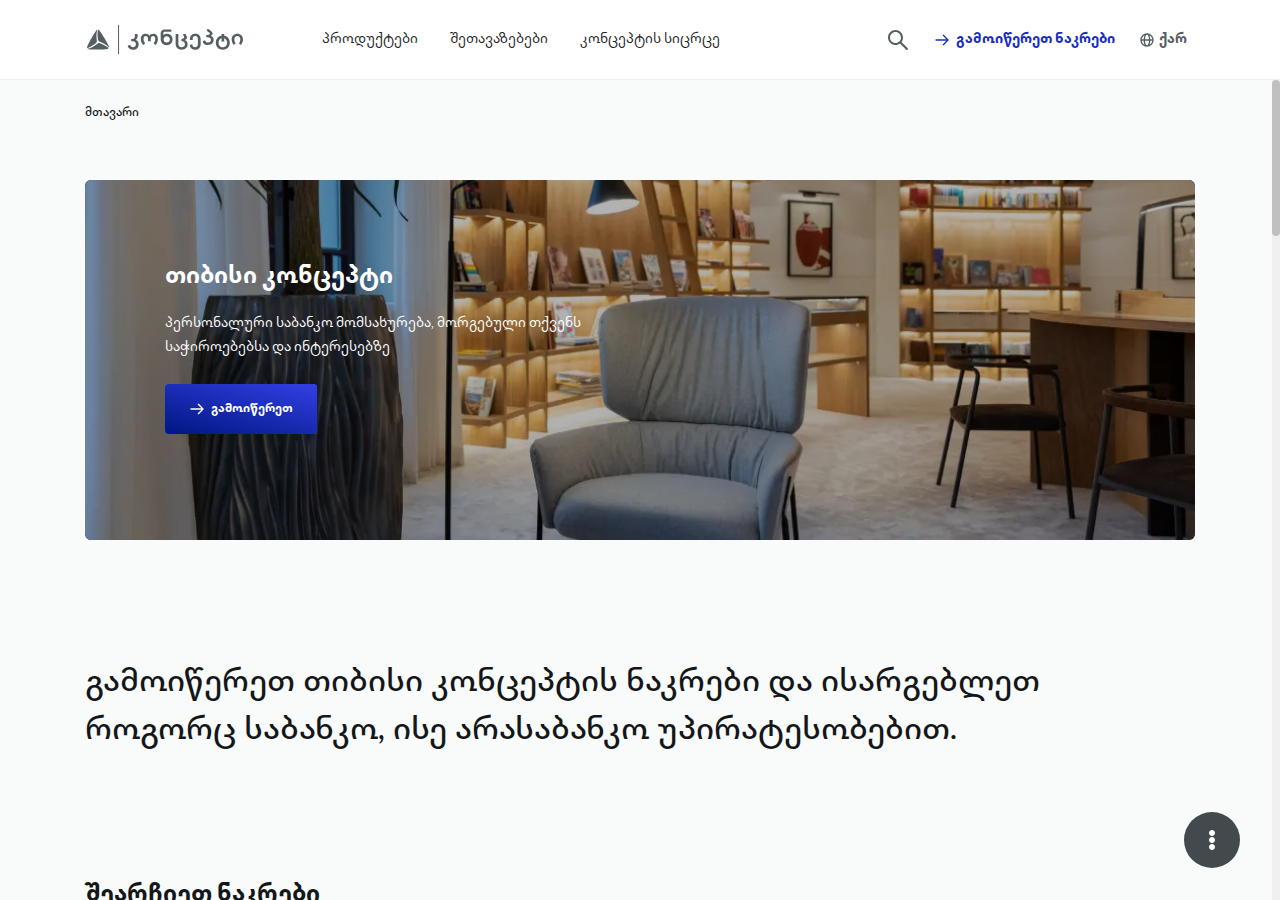
==== commit 4b9d6f84: "final" ====
--- a/index.html
+++ b/index.html
@@ -4,7 +4,8 @@
 <head>
     <meta charset="UTF-8">
     <meta name="viewport" content="width=device-width, initial-scale=1.0">
-    <title>Document</title>
+    <title>TBC Concept</title>
+    <link rel="icon" type="image/png" sizes="32x32" href="assets/images/faviconpng.png">
     <link rel="stylesheet" href="https://cdn.jsdelivr.net/npm/swiper@11/swiper-bundle.min.css" />
     <link rel="stylesheet" href="styles/style.css">
     <link rel="stylesheet" href="styles/responsive.css">
@@ -26,6 +27,18 @@
                         <rect data-v-562b0aec="" x="33.06" y=".84" width=".99" height="29.32" class="cls-1"></rect>
                     </svg>
                 </div>
+                <div class="header_logo-mobile"><svg data-v-562b0aec="" width="36"
+                        height="32" viewbox="0 0 36 32" fill="currentColor" xmlns="http://www.w3.org/2000/svg">
+                        <path data-v-562b0aec=""
+                            d="M15.8154 18.4806C15.8263 18.5838 15.8325 18.7025 15.8325 18.8227C15.8325 19.8184 15.4065 20.7155 14.7261 21.3474L14.7246 21.349C11.2681 24.5334 7.20468 27.1305 2.73238 28.9447L2.4671 29.0402C2.09727 29.1913 1.66502 29.3099 1.21717 29.3747L1.18752 29.3778C1.1251 29.3916 1.05332 29.3993 0.979974 29.3993C0.438492 29.3993 0 28.9662 0 28.4314C0 28.4114 0 28.3898 0.00156047 28.3697V28.3728C0.0187256 28.154 0.0639792 27.949 0.13264 27.7578L0.127958 27.7748C1.32952 24.3946 5.39922 17.0533 7.15475 14.0277C9.33784 10.2375 15.0632 1.11901 15.9168 0.118682C15.973 0.0462399 16.0588 0 16.1571 0C16.2055 0 16.2523 0.0107893 16.2929 0.0323679L16.2913 0.0308266C16.4333 0.0986452 16.5503 0.186501 16.4068 0.692058C15.6577 3.39401 14.5717 9.27881 15.6952 17.3246C15.7529 17.7407 15.8169 18.1214 15.8169 18.4806H15.8154Z">
+                        </path>
+                        <path data-v-562b0aec=""
+                            d="M17.2182 22.3447C17.78 21.9501 18.4807 21.7143 19.2375 21.7143C19.6104 21.7143 19.9693 21.7713 20.3064 21.8776L20.2814 21.8715C25.2172 23.3851 29.5022 25.6493 33.2443 28.5639L33.16 28.5007C33.5126 28.7751 33.8216 29.0787 34.09 29.4163L34.0994 29.4271C34.257 29.5997 34.3537 29.8278 34.3537 30.0791C34.3537 30.4552 34.1368 30.7819 33.8201 30.9438L33.8138 30.9468C33.6437 31.0285 33.4455 31.0948 33.238 31.1318L33.224 31.1333C29.6661 31.7992 21.1771 31.9718 17.6567 31.998C13.2437 32.0289 2.39535 31.6913 1.08143 31.4771C0.939428 31.457 0.828635 31.343 0.817711 31.2027V31.2012C0.817711 31.0455 0.817711 30.9037 1.34515 30.7742C4.09157 30.0606 9.77948 28.0461 16.2851 23.0676C16.6175 22.787 16.9171 22.5466 17.2182 22.3431V22.3447Z">
+                        </path>
+                        <path data-v-562b0aec=""
+                            d="M19.9178 19.2296C18.9394 18.7734 18.22 17.9134 17.9719 16.873L17.9672 16.8498C17.3212 14.1987 16.9514 11.1562 16.9514 8.02726C16.9514 6.0821 17.0949 4.17085 17.3711 2.30275L17.3446 2.51546C17.4117 2.04381 17.5319 1.61686 17.7004 1.21612L17.6879 1.25002C17.819 0.853902 18.1904 0.571839 18.6273 0.571839C18.827 0.571839 19.0127 0.630409 19.1672 0.730596L19.1641 0.729055C19.3373 0.85082 19.4871 0.986457 19.6198 1.13751L19.6229 1.14059C21.9854 3.85333 26.3813 11.0344 28.1633 14.023C30.3932 17.7823 35.5443 27.2338 35.9766 28.473C35.9906 28.5069 36 28.547 36 28.5886C36 28.6919 35.9469 28.7828 35.8674 28.8383H35.8658C35.7347 28.9262 35.6021 28.9786 35.2338 28.6086C33.2146 26.6188 28.6174 22.7454 21.0055 19.6828C20.6044 19.5271 20.2471 19.3853 19.9194 19.2296H19.9178Z">
+                        </path>
+                    </svg></div>
                 <nav class="header-nav">
                     <div class="dropdown" data-dropdown>
                         <button class="link" data-dropdown-button>პროდუქტები</button>
@@ -319,7 +332,7 @@
             </div>
         </div>
     </header>
-    <div class="globa-layout">
+    <div id="content" class="globa-layout">
 
         <div class="breadcrumbs">
             <div class="container">მთავარი</div>
@@ -452,6 +465,7 @@
             </div>
         </section>
 
+
         <section class="slider container padding-60">
             <div class="heading">
                 <h2 class="h2 title-color">შეთავაზებები</h2>
@@ -471,8 +485,11 @@
                     <div class="swiper-slider-offer swiper-slide">
                         <div class="offer-card">
                             <div class="offer-image">
-                                <img src="assets/images/mfvvitla.0j5430128849_7213815365374065_9017687812435872577_n.png"
+                                <img  src="assets/images/mfvvitla.0j5430128849_7213815365374065_9017687812435872577_n.png"
                                     alt="">
+                                    <div class="offer-image__logo">
+                                        <img src="assets/images/gdqxnfqy.f1stegeta-03.png" alt="">
+                                    </div>
                             </div>
                             <div class="offer-card-content">
                                 <div class="offer-card-title">
@@ -488,6 +505,9 @@
                             <div class="offer-image">
                                 <img src="assets/images/mfvvitla.0j5430128849_7213815365374065_9017687812435872577_n.png"
                                     alt="">
+                                    <div class="offer-image__logo">
+                                        <img src="assets/images/gdqxnfqy.f1stegeta-03.png" alt="">
+                                    </div>
                             </div>
                             <div class="offer-card-content">
                                 <div class="offer-card-title">
@@ -503,6 +523,9 @@
                             <div class="offer-image">
                                 <img src="assets/images/mfvvitla.0j5430128849_7213815365374065_9017687812435872577_n.png"
                                     alt="">
+                                    <div class="offer-image__logo">
+                                        <img src="assets/images/gdqxnfqy.f1stegeta-03.png" alt="">
+                                    </div>
                             </div>
                             <div class="offer-card-content">
                                 <div class="offer-card-title">
@@ -519,6 +542,9 @@
                             <div class="offer-image">
                                 <img src="assets/images/mfvvitla.0j5430128849_7213815365374065_9017687812435872577_n.png"
                                     alt="">
+                                    <div class="offer-image__logo">
+                                        <img src="assets/images/gdqxnfqy.f1stegeta-03.png" alt="">
+                                    </div>
                             </div>
                             <div class="offer-card-content">
                                 <div class="offer-card-title">
@@ -534,6 +560,9 @@
                             <div class="offer-image">
                                 <img src="assets/images/mfvvitla.0j5430128849_7213815365374065_9017687812435872577_n.png"
                                     alt="">
+                                    <div class="offer-image__logo">
+                                        <img src="assets/images/gdqxnfqy.f1stegeta-03.png" alt="">
+                                    </div>
                             </div>
                             <div class="offer-card-content">
                                 <div class="offer-card-title">
@@ -550,6 +579,9 @@
                             <div class="offer-image">
                                 <img src="assets/images/mfvvitla.0j5430128849_7213815365374065_9017687812435872577_n.png"
                                     alt="">
+                                    <div class="offer-image__logo">
+                                        <img src="assets/images/gdqxnfqy.f1stegeta-03.png" alt="">
+                                    </div>
                             </div>
                             <div class="offer-card-content">
                                 <div class="offer-card-title">
@@ -588,16 +620,59 @@
         </section>
 
 
-
-        <section class="offers-section padding-60">
-
-            <div class="container">
-                <div class="heading">
-                    <h2 class="h2">პროდუქტები</h2>
-                </div>
-
-                <div class="offers">
-                    <div class="offer">
+        <section class="app padding-60">
+            <div class="white">
+
+                <div class="container">
+                    <div class="app-content">
+                        <div class="app-text">
+                            <h2 class="h2">ციფრული ბანკი</h2>
+                            <div class="app-image__mobile">
+                                <img src="assets/images/3sdx4uin.3qibankkk3.png" alt="">
+                            </div>
+                            <p> შეასრულეთ საბანკო ოპერაციები დისტანციურად, ციფრული ბანკის დახმარებით </p>
+                            <div class="app-btn flex">
+                                <a href="" class="store">
+                                    <img src="assets/images/download.svg" alt="">
+                                </a>
+                                <a href="" class="store">
+                                    <img src="assets/images/download (1).svg" alt="">
+                                </a>
+                                <a href="#" class="download-app">
+                                    <div class="button_icon w-embed"><svg width="14" height="14" viewBox="0 0 14 14"
+                                            fill="none" xmlns="http://www.w3.org/2000/svg">
+                                            <path fill-rule="evenodd" clip-rule="evenodd"
+                                                d="M6.41702 7.04427C6.41592 7.02966 6.41536 7.01489 6.41536 7V2.33333C6.41536 2.01133 6.67611 1.75 6.9987 1.75C7.32128 1.75 7.58203 2.01133 7.58203 2.33333V6.9999L8.98203 5.95C9.23986 5.75575 9.60562 5.80883 9.7987 6.06667C9.99236 6.3245 9.93987 6.69025 9.68203 6.88333L7.3487 8.63333C7.24545 8.71092 7.12178 8.75 6.9987 8.75C6.88145 8.75 6.7642 8.71442 6.66328 8.64383L4.32995 7.00233C4.06628 6.81683 4.0027 6.45283 4.1882 6.18975C4.3737 5.92608 4.73711 5.8625 5.00078 6.048L6.41702 7.04427ZM3.4987 9.91667V10.5H10.4987V9.91667C10.4987 9.59583 10.7612 9.33333 11.082 9.33333C11.4029 9.33333 11.6654 9.59583 11.6654 9.91667V11.0833C11.6654 11.4042 11.4029 11.6667 11.082 11.6667H2.91536C2.59453 11.6667 2.33203 11.4042 2.33203 11.0833V9.91667C2.33203 9.59583 2.59453 9.33333 2.91536 9.33333C3.2362 9.33333 3.4987 9.59583 3.4987 9.91667Z"
+                                                fill="#182CC0"></path>
+                                            <mask id="mask0_233_12132" maskUnits="userSpaceOnUse" x="2" y="1" width="10"
+                                                height="11" style="mask-type: luminance;">
+                                                <path fill-rule="evenodd" clip-rule="evenodd"
+                                                    d="M6.41702 7.04427C6.41592 7.02966 6.41536 7.01489 6.41536 7V2.33333C6.41536 2.01133 6.67611 1.75 6.9987 1.75C7.32128 1.75 7.58203 2.01133 7.58203 2.33333V6.9999L8.98203 5.95C9.23986 5.75575 9.60562 5.80883 9.7987 6.06667C9.99236 6.3245 9.93987 6.69025 9.68203 6.88333L7.3487 8.63333C7.24545 8.71092 7.12178 8.75 6.9987 8.75C6.88145 8.75 6.7642 8.71442 6.66328 8.64383L4.32995 7.00233C4.06628 6.81683 4.0027 6.45283 4.1882 6.18975C4.3737 5.92608 4.73711 5.8625 5.00078 6.048L6.41702 7.04427ZM3.4987 9.91667V10.5H10.4987V9.91667C10.4987 9.59583 10.7612 9.33333 11.082 9.33333C11.4029 9.33333 11.6654 9.59583 11.6654 9.91667V11.0833C11.6654 11.4042 11.4029 11.6667 11.082 11.6667H2.91536C2.59453 11.6667 2.33203 11.4042 2.33203 11.0833V9.91667C2.33203 9.59583 2.59453 9.33333 2.91536 9.33333C3.2362 9.33333 3.4987 9.59583 3.4987 9.91667Z"
+                                                    fill="white"></path>
+                                            </mask>
+                                            <g mask="url(#mask0_233_12132)"></g>
+                                        </svg></div>
+                                    <div class="download-text"> <span>Download</span> </div>
+                                </a>
+                            </div>
+                        </div>
+                        <div class="app-image">
+                            <img src="assets/images/3sdx4uin.3qibankkk3.png" alt="">
+                        </div>
+                    </div>
+                </div>
+
+            </div>
+        </section>
+        <section class="slider container offers-section padding-60">
+            <div class="heading">
+                <h2 class="h2">პროდუქტები</h2>
+            </div>
+
+            <div class="offer-slider swiper-container">
+                <div class="offer-swiper__image-wrapper swiper-wrapper">
+
+                    <div class="offer swiper-slider-offer swiper-slide">
                         <div class="offer-card">
                             <div class="offer-image">
                                 <img src="assets/images/mfvvitla.0j5430128849_7213815365374065_9017687812435872577_n.png"
@@ -617,7 +692,8 @@
                             </div>
                         </div>
                     </div>
-                    <div class="offer">
+
+                    <div class="offer swiper-slider-offer swiper-slide">
                         <div class="offer-card">
                             <div class="offer-image">
                                 <img src="assets/images/0m25n3qt.w03prem.png" alt="">
@@ -634,7 +710,7 @@
                             </div>
                         </div>
                     </div>
-                    <div class="offer">
+                    <div class="offer swiper-slider-offer swiper-slide">
                         <div class="offer-card">
                             <div class="offer-image">
                                 <img src="assets/images/nqeaa1rb.avl360.png" alt="">
@@ -650,11 +726,37 @@
                             </div>
                         </div>
                     </div>
-                </div>
-
+
+
+                </div>
+
+                <div class="swiper-nav">
+
+                    <div class="swiper-button-prev">
+                        <svg data-v-79b32762="" width="20" height="20" viewBox="0 0 20 20" fill="currentColor"
+                            xmlns="http://www.w3.org/2000/svg">
+                            <path data-v-79b32762=""
+                                d="M7.7513 3.58331L1.91797 9.41665C1.58464 9.74998 1.58464 10.25 1.91797 10.5833L7.7513 16.4166C8.08464 16.75 8.58464 16.75 8.91797 16.4166C9.2513 16.0833 9.2513 15.5833 8.91797 15.25L4.5013 10.8333H17.5013C18.0013 10.8333 18.3346 10.5 18.3346 9.99998C18.3346 9.49998 18.0013 9.16665 17.5013 9.16665H4.5013L8.91797 4.74998C9.08464 4.58331 9.16797 4.41665 9.16797 4.16665C9.16797 3.91665 9.08464 3.74998 8.91797 3.58331C8.58464 3.24998 8.08464 3.24998 7.7513 3.58331Z">
+                            </path>
+                        </svg>
+                    </div>
+                    <div class="swiper-button-next">
+                        <svg data-v-79b32762="" width="20" height="20" viewBox="0 0 20 20" fill="currentColor"
+                            xmlns="http://www.w3.org/2000/svg">
+                            <path data-v-79b32762=""
+                                d="M12.2513 3.58331L18.0846 9.41665C18.418 9.74998 18.418 10.25 18.0846 10.5833L12.2513 16.4166C11.918 16.75 11.418 16.75 11.0846 16.4166C10.7513 16.0833 10.7513 15.5833 11.0846 15.25L15.5013 10.8333H2.5013C2.0013 10.8333 1.66797 10.5 1.66797 9.99998C1.66797 9.49998 2.0013 9.16665 2.5013 9.16665H15.5013L11.0846 4.74998C10.918 4.58331 10.8346 4.41665 10.8346 4.16665C10.8346 3.91665 10.918 3.74998 11.0846 3.58331C11.418 3.24998 11.918 3.24998 12.2513 3.58331Z">
+                            </path>
+                        </svg>
+                    </div>
+                </div>
+                <div class="swiper-scrollbar"></div>
             </div>
 
         </section>
+
+
+
+
 
 
 
@@ -778,13 +880,13 @@
                 </div>
                 <div class="button-menu__tooltip">
                     <div>მოგვწერეთ</div>
-                    <div class="button-menu__tooltip-arrow"><svg data-v-42e74cda="" width="8"
-                        height="24" viewBox="0 0 8 24" fill="none" xmlns="http://www.w3.org/2000/svg">
-                        <path data-v-42e74cda=""
-                            d="M6.87662 14.8284L1.12339 20.8284C0.404095 21.5786 7.66111e-07 22.596 8.12483e-07 23.6569L2.04844e-07 0.343145C2.51216e-07 1.40401 0.404094 2.42143 1.12339 3.17157L6.87661 9.17157C8.37446 10.7337 8.37446 13.2663 6.87662 14.8284Z"
-                            fill="#424A4D"></path>
-                    </svg>
-                </div>
+                    <div class="button-menu__tooltip-arrow"><svg data-v-42e74cda="" width="8" height="24"
+                            viewBox="0 0 8 24" fill="none" xmlns="http://www.w3.org/2000/svg">
+                            <path data-v-42e74cda=""
+                                d="M6.87662 14.8284L1.12339 20.8284C0.404095 21.5786 7.66111e-07 22.596 8.12483e-07 23.6569L2.04844e-07 0.343145C2.51216e-07 1.40401 0.404094 2.42143 1.12339 3.17157L6.87661 9.17157C8.37446 10.7337 8.37446 13.2663 6.87662 14.8284Z"
+                                fill="#424A4D"></path>
+                        </svg>
+                    </div>
 
                 </div>
                 </a>
@@ -803,13 +905,13 @@
                 </div>
                 <div class="button-menu__tooltip">
                     <div>ქოლცენტრი</div>
-                    <div class="button-menu__tooltip-arrow"><svg data-v-42e74cda="" width="8"
-                        height="24" viewBox="0 0 8 24" fill="none" xmlns="http://www.w3.org/2000/svg">
-                        <path data-v-42e74cda=""
-                            d="M6.87662 14.8284L1.12339 20.8284C0.404095 21.5786 7.66111e-07 22.596 8.12483e-07 23.6569L2.04844e-07 0.343145C2.51216e-07 1.40401 0.404094 2.42143 1.12339 3.17157L6.87661 9.17157C8.37446 10.7337 8.37446 13.2663 6.87662 14.8284Z"
-                            fill="#424A4D"></path>
-                    </svg>
-                </div>
+                    <div class="button-menu__tooltip-arrow"><svg data-v-42e74cda="" width="8" height="24"
+                            viewBox="0 0 8 24" fill="none" xmlns="http://www.w3.org/2000/svg">
+                            <path data-v-42e74cda=""
+                                d="M6.87662 14.8284L1.12339 20.8284C0.404095 21.5786 7.66111e-07 22.596 8.12483e-07 23.6569L2.04844e-07 0.343145C2.51216e-07 1.40401 0.404094 2.42143 1.12339 3.17157L6.87661 9.17157C8.37446 10.7337 8.37446 13.2663 6.87662 14.8284Z"
+                                fill="#424A4D"></path>
+                        </svg>
+                    </div>
 
                 </div>
                 </a>
@@ -828,8 +930,8 @@
                 </div>
                 <div class="button-menu__tooltip">
                     <div>მისამართი</div>
-                    <div class="button-menu__tooltip-arrow"><svg data-v-42e74cda="" width="8"
-                            height="24" viewBox="0 0 8 24" fill="none" xmlns="http://www.w3.org/2000/svg">
+                    <div class="button-menu__tooltip-arrow"><svg data-v-42e74cda="" width="8" height="24"
+                            viewBox="0 0 8 24" fill="none" xmlns="http://www.w3.org/2000/svg">
                             <path data-v-42e74cda=""
                                 d="M6.87662 14.8284L1.12339 20.8284C0.404095 21.5786 7.66111e-07 22.596 8.12483e-07 23.6569L2.04844e-07 0.343145C2.51216e-07 1.40401 0.404094 2.42143 1.12339 3.17157L6.87661 9.17157C8.37446 10.7337 8.37446 13.2663 6.87662 14.8284Z"
                                 fill="#424A4D"></path>
@@ -873,7 +975,7 @@
                     <div class="flex al-center space-between">
                         <a data-v-174d8ed1="" href="/ge" aria-current="page"
                             class="footer_logo-link w-inline-block router-link-exact-active router-link-active">
-                            <div data-v-174d8ed1="" class="footer_logo mobile w-embed"><svg data-v-174d8ed1=""
+                            <div data-v-174d8ed1="" class="footer_logo-mobile w-embed"><svg data-v-174d8ed1=""
                                     width="44" height="40" viewbox="0 0 36 32" fill="currentColor"
                                     xmlns="http://www.w3.org/2000/svg">
                                     <path data-v-174d8ed1=""
@@ -1136,10 +1238,13 @@
 
 
 
-
-
-
-
+      
+
+
+
+    </div>
+    <div id="custom-scrollbar">
+        <div id="custom-scroll-thumb"></div>
     </div>
     <script src="https://cdn.jsdelivr.net/npm/swiper@11/swiper-bundle.min.js"></script>
     <script src="scripts/script.js"></script>
--- a/styles/style.css
+++ b/styles/style.css
@@ -104,8 +104,7 @@
   height: auto;
 }
 
-:root {
-}
+
 ::-webkit-scrollbar {
   width: 0px;
 }
@@ -118,7 +117,6 @@
 /* Handle */
 ::-webkit-scrollbar-thumb {
   background: #c1c1c1;
- 
 }
 
 /* Handle on hover */
@@ -164,7 +162,7 @@
   margin-bottom: 36px;
   display: flex;
 }
-.margin-none{
+.margin-none {
   margin: 0 !important;
 }
 .block {
@@ -205,7 +203,6 @@
   display: flex;
   column-gap: 32px;
   align-items: center;
- 
 }
 .header-nav {
   height: 100%;
@@ -239,17 +236,17 @@
   width: 190px;
   display: block;
 }
-.menu-image img{
+.menu-image img {
   width: 100%;
   height: 100%;
 }
-.header-dropdown-big__link .menu-image{
+.header-dropdown-big__link .menu-image {
   margin-bottom: 16px;
 }
-.header-dropdown-big__link  .arrow-link{
+.header-dropdown-big__link .arrow-link {
   column-gap: 6px;
 }
-.arrow-link{
+.arrow-link {
   font-size: 14px;
   color: #182cc0;
   font-weight: 700;
@@ -266,10 +263,9 @@
 
 .dropdown {
   position: relative;
-
-}
-.dropdown-menu::after{
-  content: '';
+}
+.dropdown-menu::after {
+  content: "";
   position: absolute;
   width: 100%;
   height: 2px;
@@ -281,7 +277,7 @@
   transform: scale(0);
   transition-duration: 0.6s;
 }
-.dropdown.active .dropdown-menu::after{
+.dropdown.active .dropdown-menu::after {
   transform: scale(1);
 }
 .dropdown-menu {
@@ -312,7 +308,6 @@
   color: #182cc0;
 }
 
-
 .dropdown.active > .link + .dropdown-menu {
   opacity: 1;
   pointer-events: auto;
@@ -320,7 +315,7 @@
 .dropdown.active .dropdown-big {
   display: block;
 }
-.burger-icon{
+.burger-icon {
   display: none;
 }
 .menu-buttons {
@@ -445,36 +440,35 @@
   font-size: 12px;
   font-weight: 700;
   line-height: 1.33;
-  transition: all .25s ease-in-out;
+  transition: all 0.25s ease-in-out;
   display: inline-block;
   position: relative;
 }
-.btn-icon{
+.btn-icon {
   display: flex;
   align-items: center;
   z-index: 2;
 }
-.button-hover{
-
+.button-hover {
   background-image: linear-gradient(15deg, #001682, #3240e5);
   border-radius: 4px;
-  transition: opacity .25s ease-in-out;
+  transition: opacity 0.25s ease-in-out;
   position: absolute;
   inset: 0;
   z-index: 1;
 }
 
-.btn-content{
+.btn-content {
   display: flex;
   align-items: center;
   column-gap: 6px;
 }
-.btn-text{
+.btn-text {
   margin-top: 2px;
   z-index: 2;
 }
-.btn:hover .button-hover{
- opacity: 0;
+.btn:hover .button-hover {
+  opacity: 0;
 }
 .message p {
   font-size: 36px;
@@ -511,10 +505,10 @@
   position: relative;
   z-index: 2;
 }
-.grid-content h3{
+.grid-content h3 {
   color: #fff;
 }
-.grid-content a{
+.grid-content a {
   text-decoration: underline;
 }
 .grid-image {
@@ -650,6 +644,7 @@
 }
 .swiper-scrollbar-drag {
   background-color: #182cc0;
+  cursor: grab;
 }
 .offer-card {
   min-height: 385px;
@@ -713,9 +708,7 @@
   display: flex;
   column-gap: 30px;
 }
-.offer {
-  max-width: 350px;
-}
+
 .offer-card {
   position: relative;
   border: 1px solid #e1e4e5;
@@ -744,7 +737,7 @@
   height: 208px;
   position: relative;
 }
-.offer-image img {
+.offer-image img:not(.offer-image__logo img) {
   width: 100%;
   height: 102%;
   object-fit: cover;
@@ -756,6 +749,21 @@
   bottom: 0;
 }
 
+ .offer-image__logo{
+  position: absolute;
+  width: 78px;
+  height: 56px;
+  background-color: pink;
+  top: 16px;
+  right: 0;
+  background-color: #fff;
+  border-radius: 6px 0 0 6px;
+  overflow: hidden;
+  display: flex;
+  justify-content: center;
+  align-items: center;
+ }
+ 
 .offer-card:hover .offer-image img {
   top: -2%;
   left: 0;
@@ -804,8 +812,8 @@
   background-color: #fff;
 }
 .footer::after,
-.footer::before{
-  content: '';
+.footer::before {
+  content: "";
   position: absolute;
   width: 100%;
   height: 100%;
@@ -814,10 +822,10 @@
   bottom: 0;
   z-index: -1;
 }
-.footer::after{
+.footer::after {
   right: -47px;
 }
-.footer::before{
+.footer::before {
   left: -47px;
 }
 .footer-top {
@@ -840,13 +848,11 @@
 .footer-nav {
   transition: height 0.6s;
 }
-.footer-nav nav{
+.footer-nav nav {
   row-gap: 20px;
   flex-direction: column;
   align-items: flex-start;
   display: flex;
- 
- 
 }
 .footer-nav a {
   display: block;
@@ -875,197 +881,308 @@
   font-size: 12px;
   margin-left: -47px;
   margin-right: -47px;
-
-}
-
-
-.header-menu__mobile{
- overflow-x: hidden;
+}
+
+.header-menu__mobile {
+  overflow-x: hidden;
   position: fixed;
   visibility: hidden;
   opacity: 0;
   top: -100%;
-  transition: visibility 0.6s, opacity 0.6s ;
-}
-.address{
-   grid-row-gap: 16px;
-    flex-direction: column;
-    align-items: flex-start;
+  transition: visibility 0.6s, opacity 0.6s;
+}
+.address {
+  grid-row-gap: 16px;
+  flex-direction: column;
+  align-items: flex-start;
   margin: 32px 0;
-    font-style: normal;
-    display: flex;
-}
-.address a{
+  font-style: normal;
+  display: flex;
+}
+.address a {
   display: flex;
   align-items: center;
   column-gap: 10px;
   font-weight: 500;
-
-}
-.address a .icon{
-  display: flex;
-  align-items: center;
-}
-.footer-heading{
-   color: #141719;
-    margin-bottom: 16px;
-    font-weight: 700;
-   
-}
-.footer__social-list{
-    column-gap: 4px;
-    grid-row-gap: 4px;
-    flex-wrap: wrap;
-    display: flex;
-}
-.footer__social-list a{
+}
+.address a .icon {
+  display: flex;
+  align-items: center;
+}
+.footer-heading {
+  color: #141719;
+  margin-bottom: 16px;
+  font-weight: 700;
+}
+.footer__social-list {
+  column-gap: 4px;
+  grid-row-gap: 4px;
+  flex-wrap: wrap;
+  display: flex;
+}
+.footer__social-list a {
   width: 40px;
   height: 40px;
   background-color: #f9fafa;
   border-radius: 6px;
   justify-content: center;
   align-items: center;
-  transition: background-color .25s ease-in-out, color .25s ease-in-out;
-  display: flex;
-}
-.footer__social-list a .icon{
+  transition: background-color 0.25s ease-in-out, color 0.25s ease-in-out;
+  display: flex;
+}
+.footer__social-list a .icon {
   display: flex;
   align-items: center;
 }
 
 .footer__social-list a:hover {
-    color: #182cc0;
-    background-color: #eee;
-  }
-  .header-menu__contacts{
-    padding: 32px 45px;
-  }
-  .header-mobile__bottom{
-    padding: 0 45px;
-  }
-  .footer-logo{
-    display: flex;
-    align-items: center;
-    width: 21px;
-  }
+  color: #182cc0;
+  background-color: #eee;
+}
+.header-menu__contacts {
+  padding: 32px 45px;
+}
+.header-mobile__bottom {
+  padding: 0 45px;
+}
+.footer-logo {
+  display: flex;
+  align-items: center;
+  width: 21px;
+
+}
+.footer_logo{
+  color: #141719;
+}
+.footer_logo-mobile{
+  display: none;
+  color: #141719;
+}
+
+.footer-bottom__logo {
+  column-gap: 8px;
+}
+.footer-bottom-links {
+  display: flex;
+  align-items: center;
+  column-gap: 35px;
+}
+
+.button-menu {
+  display: flex;
+  flex-direction: column;
+  row-gap: 12px;
+}
+.buttons {
+  width: 56px;
+  position: relative;
+}
+.buttons-button {
+  position: relative;
+  width: 56px;
+  height: 56px;
+  background-color: #fff;
+  border-radius: 50%;
+  display: flex;
+  align-items: center;
+  justify-content: center;
+  border: 1px solid #eef1f1;
+  transition-duration: 0.25s;
+  opacity: 0;
+  visibility: hidden;
+}
+
+.buttons-button:hover {
+  color: #fff;
+  background-color: #3295ce;
+}
+.buttons-button .icon {
+  display: flex;
+  align-items: center;
+}
+.button-menu__tooltip {
+  padding: 8px 12px;
+  background-color: #424a4d;
+  border-radius: 6px;
+  color: #fff;
+  font-size: 14px;
+  position: absolute;
+  right: 68px;
+  top: 8px;
+  opacity: 0;
+  visibility: hidden;
+  transition: opacity 0.25s;
+}
+
+.button-menu {
+  position: fixed;
+  right: 40px;
+  bottom: 32px;
+  z-index: 100;
+}
+.big-menu__trigger {
+  width: 56px;
+  height: 56px;
+  display: flex;
+  align-items: center;
+  justify-content: center;
+  border-radius: 50%;
+  background-color: #424a4d;
+  position: relative;
+  transition: background-color 0.25s ease-in-out;
+}
+.icon {
+  display: flex;
+  align-items: center;
+}
+.big-menu__trigger .icon {
+  color: #fff;
+  position: absolute;
+  transition: opacity 0.25s ease-in-out;
+  cursor: pointer;
+}
+.big-menu__trigger:hover {
+  background-color: rgba(66, 74, 77, 0.8);
+}
+.big-menu__trigger-close {
+  opacity: 0;
+}
+.button-menu__tooltip-arrow {
+  position: absolute;
+  top: 8px;
+  bottom: 0;
+  left: auto;
+  right: -6px;
+}
+
+.button-menu.open .buttons-button {
+  opacity: 1;
+  visibility: visible;
+}
+.big-menu__trigger-close,
+.big-menu__trigger-open {
+  transition-delay: 0.2s;
+  transition-duration: 6s;
+}
+
+.button-menu.open .buttons:hover .button-menu__tooltip {
+  opacity: 1;
+  visibility: visible;
+}
+.button-menu.open .big-menu__trigger-close {
+  opacity: 1;
+}
+.button-menu.open .big-menu__trigger-open {
+  opacity: 0;
+}
+
+.white {
+  background-color: #fff;
+}
+.app {
+  margin-left: -47px;
+  margin-right: -47px;
+}
+.app-content {
+  display: flex;
+  align-items: center;
+}
+.app-text {
+  display: flex;
+  flex-direction: column;
+  row-gap: 40px;
+  width: 55%;
+}
+.app-image {
+  position: relative;
+  width: 45%;
+  padding-top: 36px;
+  display: flex;
+  justify-content: flex-end;
+}
+.app-image img {
+  width: 100%;
+  max-width: 288px;
+  max-height: 374px;
+  object-fit: cover;
+}
+.store {
+  display: flex;
+  background-color: #fff;
+  padding: 16px 32px;
+  border: 1px solid #e1e4e5;
+  line-height: 1.33;
+  font-weight: 700;
+  transition: background-position 0.25s ease-in-out;
+  margin-right: 16px;
+  border-radius: 4px;
+  align-items: center;
+  justify-content: center;
+}
+.store:hover {
+  background-color: #f9fafa;
+}
+.app-image__mobile {
+  display: none;
+}
+.download-app {
+  display: none;
+}
+.header_logo-mobile{
+  display: none;
+}
+
+#content {
+  position: relative;
+  height: 100vh;
+  overflow: hidden; 
+ 
+}
+
+#custom-scrollbar {
+  position: absolute;
+  top: 80px;
+  right: 0;
+  width: 8px; 
+  height: calc(100vh - 80px);
+  background: #f0f0f0;
   
-  .footer-bottom__logo{
-    column-gap: 8px;
-  }
-  .footer-bottom-links{
-    display: flex;
-    align-items: center;
-    column-gap: 35px;
-  }
-
-  .button-menu{
-    display: flex;
-    flex-direction: column;
-    row-gap: 12px;
-  }
-  .buttons{
-   width: 56px;
-   position: relative;
-    
-  }
-  .buttons-button{
-    position: relative;
-    width: 56px;
-    height: 56px;
-    background-color: #fff;
-    border-radius: 50%;
-    display: flex;
-    align-items: center;
-    justify-content: center;
-    border: 1px solid #eef1f1;
-    transition-duration: .25s;
-    opacity: 0;
-    visibility: hidden;
-  }
-
-  .buttons-button:hover {
-    color: #fff;
-    background-color: #3295ce;
-}
-  .buttons-button .icon{
-    display: flex;
-    align-items: center;
-  }
-  .button-menu__tooltip{
-    padding: 8px 12px;
-    background-color: #424a4d;
-    border-radius: 6px;
-    color: #fff;
-    font-size: 14px;
-    position: absolute;
-    right: 68px;
-    top: 8px;
-    opacity: 0;
-    visibility: hidden;
-    transition: opacity 0.25s;
-
-  }
-
-  .button-menu{
-    position: fixed;
-    right: 40px;
-    bottom: 32px;
-    z-index: 100;
-  }
-  .big-menu__trigger{
-    width: 56px;
-    height: 56px;
-    display: flex;
-    align-items: center;
-    justify-content: center;
-    border-radius: 50%;
-    background-color: #424a4d;
-    position: relative;
-    transition: background-color .25s ease-in-out;
-  }
-  .icon{
-    display: flex;
-    align-items: center;
-  }
-  .big-menu__trigger .icon{
-    color: #fff;
-    position: absolute;
-    transition: opacity .25s ease-in-out;
-    cursor: pointer;
-
-  }
-  .big-menu__trigger:hover{
-    background-color: rgba(66, 74, 77, .8);
-  }
-  .big-menu__trigger-close{
-    opacity: 0;
-  }
-  .button-menu__tooltip-arrow{
-    position: absolute;
-    top: 8px;
-    bottom: 0;
-    left: auto;
-    right: -6px;
-  }
-
-
-  .button-menu.open .buttons-button{
-    opacity: 1;
-    visibility: visible;
-  }
-  .big-menu__trigger-close,
-  .big-menu__trigger-open{
-    transition-delay: .2s;
-    transition-duration: 6s;
-  }
-
-  .button-menu.open .buttons:hover .button-menu__tooltip{
-    opacity: 1;
-    visibility: visible;
-  }
-  .button-menu.open .big-menu__trigger-close{
-    opacity: 1;
-  }
-  .button-menu.open .big-menu__trigger-open{
-    opacity: 0;
-  }
+}
+
+#custom-scroll-thumb {
+  position: absolute;
+  top: 0;
+  right: 0;
+  width: 100%;
+  height: 50px; 
+  background: #767676; 
+  border-radius: 10px;
+  cursor: pointer;
+}
+
+#content {
+  position: relative;
+  height: 100vh;
+  overflow-y: scroll; 
+
+}
+
+#custom-scrollbar {
+  position: absolute;
+  top: 80px;
+  right: 0;
+  width: 8px; 
+  height: calc(100vh - 80px);
+  background: #f0f0f0; 
+}
+
+#custom-scroll-thumb {
+  position: absolute;
+  top: 0;
+  right: 0;
+  width: 100%;
+  height: 50px; 
+  background: #c0c0c0; 
+  border-radius: 10px;
+  cursor: pointer;
+}--- a/styles/responsive.css
+++ b/styles/responsive.css
@@ -16,6 +16,31 @@
   }
   .message p {
     font-size: 32px;
+  }
+  .swiper-container{
+    margin-left: -45px;
+    margin-right: -45px;
+    padding-left: 45px;
+    overflow: visible;
+  }
+  .swiper-horizontal > .swiper-scrollbar, .swiper-scrollbar.swiper-scrollbar-horizontal{
+    left: 45px;
+    margin-right: 0;
+    width: 100%;
+  }
+  .swiper-nav{
+    display: none;
+
+  }
+  .app-text{
+   row-gap: 20px;
+  }
+
+  .app-image img{
+    width: 100%;
+    max-width: 256px;
+     max-height: 334px;
+    object-fit: cover;
   }
 }
 @media (max-width: 1200px) {
@@ -30,8 +55,14 @@
       padding: 32px 45px;
       overflow-x: hidden;
   }
+  .app-content{
+    padding: 0 45px;
+  }
 }
 @media (max-width: 992px) {
+  #custom-scrollbar{
+    display: none;
+  }
   .header-nav {
     display: none;
   }
@@ -182,8 +213,53 @@
   .globa-layout {
     padding: 80px 45px 0 45px;
   }
+  .app-btn .store{
+    display: none;
+  }
+  .app-btn .download-app{
+    display: flex;
+    padding: 16px 32px 12px 32px;
+    column-gap: 4px;
+    font-size: 12px;
+    font-weight: 700;
+    border-radius: 4px;
+    color: #182cc0;
+    text-transform: uppercase;
+    border: 1px solid #182cc0;
+    transition: background-position .25s ease-in-out;
+    background-color: #f9fafa;
+  }
+ 
+  .download-text{
+    display: flex;
+    align-items: center;
+  }
+  .app-image img{
+    width: 100%;
+    max-width: 206px;
+     max-height: 272px;
+    object-fit: cover;
+  }
+  
 }
 @media (max-width: 768px) {
+
+  .header-logo{
+    display: none;
+
+  }
+  .header_logo-mobile{
+    display: block;
+  }
+  .menu-buttons{
+    column-gap: 8px;
+  }
+  .footer_logo{
+    display: none;
+  }
+.footer_logo-mobile{
+  display: block;
+}
  
   .footer-main-content {
     grid-template-columns: 1fr;
@@ -296,8 +372,153 @@
 .footer-bottom-links{
   order: -1;
 }
-
-}
-
-@media (max-width: 768px) {
-}
+.offer-card-content{
+  padding: 20px;
+}
+.offer-card-content h3{
+  font-size: 14px;
+}
+.offer-image{
+  height: 160px;
+}
+.offer-card{
+  min-height: 315px;
+}
+
+.offer-text{
+  padding: 20px;
+}
+.offer-text h3{
+  font-size: 14px;
+}
+.offer-text p{
+  font-size: 12px;
+}
+
+.awards-card-content h3{
+  font-size: 14px;
+}
+
+.app-image__mobile{
+  display: block;
+}
+.app-image{
+  display: none;
+}
+.app-image__mobile{
+  display: block;
+ 
+}
+
+.app-image__mobile img {
+  width: 370px;
+  height: 484px;
+  object-fit: cover;
+}
+.app-text {
+  width: 100%;
+  
+}
+.download-app{
+  width: 100%;
+  justify-content: center;
+}
+.app-content {
+  padding: 45px 45px;
+}
+.app-text {
+  row-gap: 24px;
+}
+}
+
+@media (max-width: 480px) {
+  body{
+    font-size: 14px;
+  }
+  .header {
+    padding-left: 15px;
+    padding-right: 15px;
+  }
+  .header-menu__mobile-dropdown{
+    padding: 0 15px 32px 15px;
+  }
+  .footer-bottom-content{
+    font-size: 12px;
+  }
+  .globa-layout{
+    padding: 80px 15px 0 15px;
+  }
+  .banner{
+    padding: 172px 15px 20px 15px;
+  }
+  .hero-section {
+    margin-left: -15px;
+    margin-right: -15px;
+}
+.title-28 {
+  font-size: 16px;
+}
+.padding-60 {
+  padding: 36px 0;
+}
+.message p {
+  font-size: 24px;
+}
+h2 {
+  font-size: 14px;
+
+}
+.heading {
+  margin-bottom: 20px;
+}
+.see-more a {
+  font-size: 12px;
+}
+.num{
+  font-size: 36px;
+}
+.number{
+  font-size: 14px;
+  padding: 24px;
+}
+.numbers{
+  row-gap: 16px;
+}
+.get-product-link{
+  font-size: 12px;
+}
+
+.swiper-horizontal > .swiper-scrollbar, .swiper-scrollbar.swiper-scrollbar-horizontal {
+  bottom: 0px  ;
+}
+
+
+.hero-section {
+  padding: 32px 0 10px 0;
+}
+
+.footer{
+  margin-top: 36px;
+}
+.offer-slider, .awards-slider{
+  padding-bottom: 16px;
+}
+.footer-toggle {
+  font-size: 16px;
+}
+.footer-heading {
+  font-size: 16px;
+}
+.footer-bottom {
+  padding: 24px 45px;
+}
+.footer-bottom-content{
+  row-gap: 24px;
+}
+.footer-toggle{
+  padding: 24px 0;
+}
+.footer-main-content{
+  row-gap: 0;
+}
+}
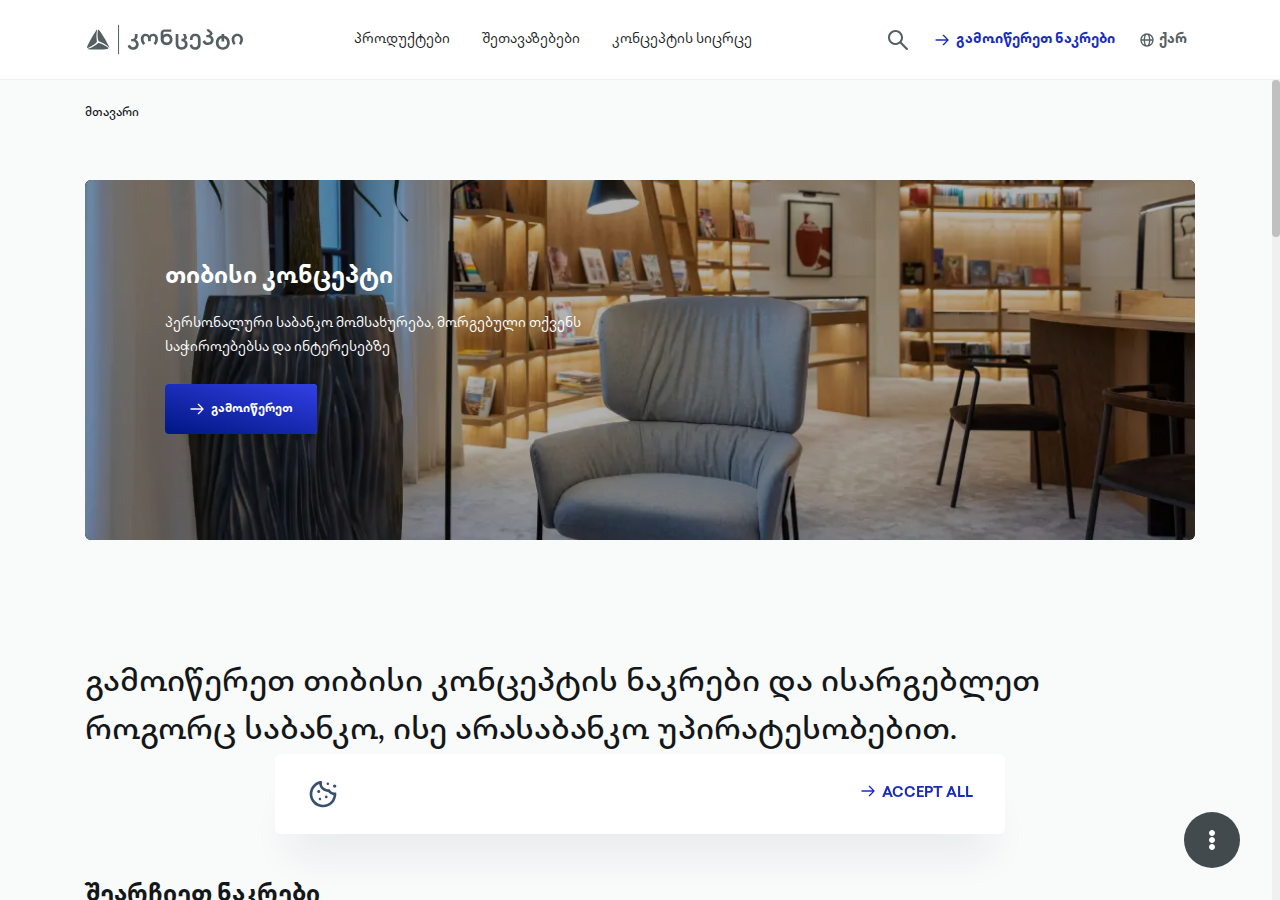
==== commit 2220da85: "final touch" ====
--- a/index.html
+++ b/index.html
@@ -15,30 +15,35 @@
     <header class="header flex al-center">
         <div class="container">
             <div class="header-content flex al-center">
-                <div class="header-logo flex al-center">
-                    <svg data-v-562b0aec="" id="Layer_1" data-name="Layer 1" xmlns="http://www.w3.org/2000/svg"
-                        version="1.1" width="165" height="32" viewbox="0 0 165 32" fill="currentColor">
-                        <path data-v-562b0aec=""
-                            d="M81.72,12.35c-1.84,0-3.11,1.39-3.11,3.09s1.15,3.09,3.11,3.09,3.1-1.39,3.1-3.09-1.26-3.09-3.1-3.09ZM68.36,9.65c2.85,0,4.6,2.21,4.6,5.38h0c0,2.48-.88,4.38-2.47,5.91l-1.94-1.63c.9-1.01,1.71-2.58,1.71-4.27,0-1.81-.91-2.92-2.24-2.92s-2.27.86-2.27,2.67v2.57h-2.71v-2.57c0-1.81-.94-2.67-2.27-2.67s-2.24,1.11-2.24,2.92v.16c.05,1.64.83,3.14,1.71,4.12l-1.94,1.63c-1.59-1.53-2.47-3.42-2.47-5.9h0s0-.14,0-.14c.05-3.1,1.78-5.24,4.6-5.24,1.99,0,3.4.9,3.96,2.25.57-1.35,1.97-2.25,3.96-2.25ZM152.31,9.65c3.48,0,5.68,2.6,5.68,5.72,0,2.34-.77,4.13-2.16,5.57l-1.95-1.61c1.09-1.4,1.41-2.67,1.41-3.95,0-1.83-1.02-3.27-2.97-3.27s-2.97,1.44-2.97,3.27c0,1.28.31,2.55,1.41,3.95l-1.95,1.61c-1.39-1.44-2.16-3.23-2.16-5.57,0-3.11,2.2-5.72,5.68-5.72ZM124.49,5.33v.12c0,1.21,3.11,1.73,3.11,4.12,0,1.18-.93,2-2.04,2.25,1.9.61,3.08,2.11,3.08,4.27,0,2.87-2.15,4.97-5.7,4.97-2.57,0-4.77-1.44-5.34-3.91l2.44-1.01c.39,1.49,1.5,2.45,2.9,2.45,1.97,0,2.97-1.15,2.97-2.55,0-1.64-1.15-2.68-2.97-2.68h-1.67v-2.45h1.52c1.31,0,2.08-.49,2.08-1.33,0-1.54-3.11-1.58-3.11-4.06v-.18h2.73ZM86.32,5.41v2.45h-6.62c-.99,0-1.33.59-1.33,1.33v2.1c.78-1.19,2.48-1.55,3.64-1.55,3.5,0,5.52,2.52,5.52,5.7s-2.18,5.7-5.81,5.7-6.05-2.43-6.05-6.2v-5.67c0-2.13,1.44-3.86,3.88-3.86h6.78ZM136.74,14.33c-2.26.48-3.15,2.49-3.2,4.38.06,2.17,1.21,4.49,4.27,4.49s4.21-2.32,4.27-4.49c-.05-1.86-.9-3.82-3.07-4.35.07.39.21,1.28.21,1.99v1.19h-2.71v-1.19c0-.72.15-1.65.22-2.02ZM139.23,9.94v.57c0,.42-.05.92-.11,1.33,3.88.56,5.69,3.65,5.69,6.87,0,3.56-2.22,6.96-7,6.96s-7-3.4-7-6.96c0-3.25,1.85-6.37,5.81-6.88-.06-.41-.11-.89-.11-1.31v-.57h2.71ZM100.78,9.94v.12c0,1.49,1.15,1.84,1.15,3.41,0,1.49-.97,2.24-2.37,2.52,2.02.55,3.08,1.93,3.08,4.21,0,3.04-2.2,5.46-6,5.46s-5.98-2.55-5.98-5.68v-10.05h2.71v10.05c0,1.65,1.1,3.2,3.27,3.2s3.27-1.45,3.27-3.05c0-1.78-1.15-2.93-2.97-2.93h-.46v-2.45h1.04c1.04,0,1.67-.55,1.67-1.39,0-1.22-1.15-1.44-1.15-3.26v-.18h2.73ZM110.29,9.65c3.31,0,5.35,1.92,5.35,5.35v5.39c0,3.05-2.1,5.28-5.47,5.28-3.02,0-5.13-1.65-5.47-4.69l2.48-.69c.22,1.93,1.31,2.91,2.85,2.91,2.04,0,2.88-1.26,2.88-2.86v-5.31c0-1.66-.89-2.92-2.62-2.92s-2.64,1.26-2.64,2.92v.97h-2.71v-.99c0-3.42,2.03-5.35,5.35-5.35ZM52.59,9.94v2.38c0,1.67-.69,2.85-1.98,3.5,1.93.71,3.08,2.3,3.08,4.58,0,3.05-2.15,5.28-5.7,5.28-2.57,0-4.77-1.44-5.34-3.91l2.44-1.01c.39,1.49,1.5,2.45,2.9,2.45,1.97,0,2.97-1.26,2.97-2.86,0-1.78-1.15-2.99-2.97-2.99h-1.79v-2.45h1.18c1.69,0,2.48-.99,2.48-2.38v-2.57h2.73Z"
-                            class="cls-2"></path>
-                        <path data-v-562b0aec=""
-                            d="M13.92,5.92c.11.06.26.23.29.26,1.47,1.7,4.2,6.2,5.31,8.09,1.39,2.36,4.58,8.29,4.85,9.07.03.08,0,.18-.07.23-.08.05-.17.09-.4-.15-1.24-1.25-4.11-3.68-8.84-5.6-.25-.1-.47-.19-.68-.28-.66-.33-1.03-.82-1.21-1.5-.53-2.01-.91-5.76-.39-9,.02-.11.08-.5.21-.8.21-.45.6-.5.92-.32ZM12.14,5.48c.09.04.16.1.07.41-.47,1.7-1.14,5.39-.45,10.44.04.26.07.5.09.73.04.74-.2,1.3-.69,1.79-1.48,1.46-4.54,3.66-7.61,4.83-.11.04-.47.18-.8.21-.5.05-.74-.26-.74-.63,0-.13.07-.34.08-.38.74-2.12,3.29-6.73,4.37-8.63,1.35-2.38,4.91-8.1,5.45-8.73.05-.07.15-.1.23-.06ZM14.62,19.18c2.01.55,5.45,2.09,8,4.16.09.07.39.32.58.58.29.41.14.77-.18.95-.11.06-.33.11-.37.12-2.21.42-7.48.53-9.67.54-2.74.02-9.49-.19-10.3-.34-.09-.01-.16-.08-.17-.17,0-.1,0-.19.32-.27,1.71-.45,5.25-1.71,9.28-4.84.21-.16.4-.31.58-.44.62-.41,1.23-.48,1.9-.3Z"
-                            class="cls-2"></path>
-                        <rect data-v-562b0aec="" x="33.06" y=".84" width=".99" height="29.32" class="cls-1"></rect>
-                    </svg>
-                </div>
-                <div class="header_logo-mobile"><svg data-v-562b0aec="" width="36"
-                        height="32" viewbox="0 0 36 32" fill="currentColor" xmlns="http://www.w3.org/2000/svg">
-                        <path data-v-562b0aec=""
-                            d="M15.8154 18.4806C15.8263 18.5838 15.8325 18.7025 15.8325 18.8227C15.8325 19.8184 15.4065 20.7155 14.7261 21.3474L14.7246 21.349C11.2681 24.5334 7.20468 27.1305 2.73238 28.9447L2.4671 29.0402C2.09727 29.1913 1.66502 29.3099 1.21717 29.3747L1.18752 29.3778C1.1251 29.3916 1.05332 29.3993 0.979974 29.3993C0.438492 29.3993 0 28.9662 0 28.4314C0 28.4114 0 28.3898 0.00156047 28.3697V28.3728C0.0187256 28.154 0.0639792 27.949 0.13264 27.7578L0.127958 27.7748C1.32952 24.3946 5.39922 17.0533 7.15475 14.0277C9.33784 10.2375 15.0632 1.11901 15.9168 0.118682C15.973 0.0462399 16.0588 0 16.1571 0C16.2055 0 16.2523 0.0107893 16.2929 0.0323679L16.2913 0.0308266C16.4333 0.0986452 16.5503 0.186501 16.4068 0.692058C15.6577 3.39401 14.5717 9.27881 15.6952 17.3246C15.7529 17.7407 15.8169 18.1214 15.8169 18.4806H15.8154Z">
-                        </path>
-                        <path data-v-562b0aec=""
-                            d="M17.2182 22.3447C17.78 21.9501 18.4807 21.7143 19.2375 21.7143C19.6104 21.7143 19.9693 21.7713 20.3064 21.8776L20.2814 21.8715C25.2172 23.3851 29.5022 25.6493 33.2443 28.5639L33.16 28.5007C33.5126 28.7751 33.8216 29.0787 34.09 29.4163L34.0994 29.4271C34.257 29.5997 34.3537 29.8278 34.3537 30.0791C34.3537 30.4552 34.1368 30.7819 33.8201 30.9438L33.8138 30.9468C33.6437 31.0285 33.4455 31.0948 33.238 31.1318L33.224 31.1333C29.6661 31.7992 21.1771 31.9718 17.6567 31.998C13.2437 32.0289 2.39535 31.6913 1.08143 31.4771C0.939428 31.457 0.828635 31.343 0.817711 31.2027V31.2012C0.817711 31.0455 0.817711 30.9037 1.34515 30.7742C4.09157 30.0606 9.77948 28.0461 16.2851 23.0676C16.6175 22.787 16.9171 22.5466 17.2182 22.3431V22.3447Z">
-                        </path>
-                        <path data-v-562b0aec=""
-                            d="M19.9178 19.2296C18.9394 18.7734 18.22 17.9134 17.9719 16.873L17.9672 16.8498C17.3212 14.1987 16.9514 11.1562 16.9514 8.02726C16.9514 6.0821 17.0949 4.17085 17.3711 2.30275L17.3446 2.51546C17.4117 2.04381 17.5319 1.61686 17.7004 1.21612L17.6879 1.25002C17.819 0.853902 18.1904 0.571839 18.6273 0.571839C18.827 0.571839 19.0127 0.630409 19.1672 0.730596L19.1641 0.729055C19.3373 0.85082 19.4871 0.986457 19.6198 1.13751L19.6229 1.14059C21.9854 3.85333 26.3813 11.0344 28.1633 14.023C30.3932 17.7823 35.5443 27.2338 35.9766 28.473C35.9906 28.5069 36 28.547 36 28.5886C36 28.6919 35.9469 28.7828 35.8674 28.8383H35.8658C35.7347 28.9262 35.6021 28.9786 35.2338 28.6086C33.2146 26.6188 28.6174 22.7454 21.0055 19.6828C20.6044 19.5271 20.2471 19.3853 19.9194 19.2296H19.9178Z">
-                        </path>
-                    </svg></div>
+                <a href="#">
+                    <div class="header-logo flex al-center">
+                        <svg data-v-562b0aec="" id="Layer_1" data-name="Layer 1" xmlns="http://www.w3.org/2000/svg"
+                            version="1.1" width="165" height="32" viewbox="0 0 165 32" fill="currentColor">
+                            <path data-v-562b0aec=""
+                                d="M81.72,12.35c-1.84,0-3.11,1.39-3.11,3.09s1.15,3.09,3.11,3.09,3.1-1.39,3.1-3.09-1.26-3.09-3.1-3.09ZM68.36,9.65c2.85,0,4.6,2.21,4.6,5.38h0c0,2.48-.88,4.38-2.47,5.91l-1.94-1.63c.9-1.01,1.71-2.58,1.71-4.27,0-1.81-.91-2.92-2.24-2.92s-2.27.86-2.27,2.67v2.57h-2.71v-2.57c0-1.81-.94-2.67-2.27-2.67s-2.24,1.11-2.24,2.92v.16c.05,1.64.83,3.14,1.71,4.12l-1.94,1.63c-1.59-1.53-2.47-3.42-2.47-5.9h0s0-.14,0-.14c.05-3.1,1.78-5.24,4.6-5.24,1.99,0,3.4.9,3.96,2.25.57-1.35,1.97-2.25,3.96-2.25ZM152.31,9.65c3.48,0,5.68,2.6,5.68,5.72,0,2.34-.77,4.13-2.16,5.57l-1.95-1.61c1.09-1.4,1.41-2.67,1.41-3.95,0-1.83-1.02-3.27-2.97-3.27s-2.97,1.44-2.97,3.27c0,1.28.31,2.55,1.41,3.95l-1.95,1.61c-1.39-1.44-2.16-3.23-2.16-5.57,0-3.11,2.2-5.72,5.68-5.72ZM124.49,5.33v.12c0,1.21,3.11,1.73,3.11,4.12,0,1.18-.93,2-2.04,2.25,1.9.61,3.08,2.11,3.08,4.27,0,2.87-2.15,4.97-5.7,4.97-2.57,0-4.77-1.44-5.34-3.91l2.44-1.01c.39,1.49,1.5,2.45,2.9,2.45,1.97,0,2.97-1.15,2.97-2.55,0-1.64-1.15-2.68-2.97-2.68h-1.67v-2.45h1.52c1.31,0,2.08-.49,2.08-1.33,0-1.54-3.11-1.58-3.11-4.06v-.18h2.73ZM86.32,5.41v2.45h-6.62c-.99,0-1.33.59-1.33,1.33v2.1c.78-1.19,2.48-1.55,3.64-1.55,3.5,0,5.52,2.52,5.52,5.7s-2.18,5.7-5.81,5.7-6.05-2.43-6.05-6.2v-5.67c0-2.13,1.44-3.86,3.88-3.86h6.78ZM136.74,14.33c-2.26.48-3.15,2.49-3.2,4.38.06,2.17,1.21,4.49,4.27,4.49s4.21-2.32,4.27-4.49c-.05-1.86-.9-3.82-3.07-4.35.07.39.21,1.28.21,1.99v1.19h-2.71v-1.19c0-.72.15-1.65.22-2.02ZM139.23,9.94v.57c0,.42-.05.92-.11,1.33,3.88.56,5.69,3.65,5.69,6.87,0,3.56-2.22,6.96-7,6.96s-7-3.4-7-6.96c0-3.25,1.85-6.37,5.81-6.88-.06-.41-.11-.89-.11-1.31v-.57h2.71ZM100.78,9.94v.12c0,1.49,1.15,1.84,1.15,3.41,0,1.49-.97,2.24-2.37,2.52,2.02.55,3.08,1.93,3.08,4.21,0,3.04-2.2,5.46-6,5.46s-5.98-2.55-5.98-5.68v-10.05h2.71v10.05c0,1.65,1.1,3.2,3.27,3.2s3.27-1.45,3.27-3.05c0-1.78-1.15-2.93-2.97-2.93h-.46v-2.45h1.04c1.04,0,1.67-.55,1.67-1.39,0-1.22-1.15-1.44-1.15-3.26v-.18h2.73ZM110.29,9.65c3.31,0,5.35,1.92,5.35,5.35v5.39c0,3.05-2.1,5.28-5.47,5.28-3.02,0-5.13-1.65-5.47-4.69l2.48-.69c.22,1.93,1.31,2.91,2.85,2.91,2.04,0,2.88-1.26,2.88-2.86v-5.31c0-1.66-.89-2.92-2.62-2.92s-2.64,1.26-2.64,2.92v.97h-2.71v-.99c0-3.42,2.03-5.35,5.35-5.35ZM52.59,9.94v2.38c0,1.67-.69,2.85-1.98,3.5,1.93.71,3.08,2.3,3.08,4.58,0,3.05-2.15,5.28-5.7,5.28-2.57,0-4.77-1.44-5.34-3.91l2.44-1.01c.39,1.49,1.5,2.45,2.9,2.45,1.97,0,2.97-1.26,2.97-2.86,0-1.78-1.15-2.99-2.97-2.99h-1.79v-2.45h1.18c1.69,0,2.48-.99,2.48-2.38v-2.57h2.73Z"
+                                class="cls-2"></path>
+                            <path data-v-562b0aec=""
+                                d="M13.92,5.92c.11.06.26.23.29.26,1.47,1.7,4.2,6.2,5.31,8.09,1.39,2.36,4.58,8.29,4.85,9.07.03.08,0,.18-.07.23-.08.05-.17.09-.4-.15-1.24-1.25-4.11-3.68-8.84-5.6-.25-.1-.47-.19-.68-.28-.66-.33-1.03-.82-1.21-1.5-.53-2.01-.91-5.76-.39-9,.02-.11.08-.5.21-.8.21-.45.6-.5.92-.32ZM12.14,5.48c.09.04.16.1.07.41-.47,1.7-1.14,5.39-.45,10.44.04.26.07.5.09.73.04.74-.2,1.3-.69,1.79-1.48,1.46-4.54,3.66-7.61,4.83-.11.04-.47.18-.8.21-.5.05-.74-.26-.74-.63,0-.13.07-.34.08-.38.74-2.12,3.29-6.73,4.37-8.63,1.35-2.38,4.91-8.1,5.45-8.73.05-.07.15-.1.23-.06ZM14.62,19.18c2.01.55,5.45,2.09,8,4.16.09.07.39.32.58.58.29.41.14.77-.18.95-.11.06-.33.11-.37.12-2.21.42-7.48.53-9.67.54-2.74.02-9.49-.19-10.3-.34-.09-.01-.16-.08-.17-.17,0-.1,0-.19.32-.27,1.71-.45,5.25-1.71,9.28-4.84.21-.16.4-.31.58-.44.62-.41,1.23-.48,1.9-.3Z"
+                                class="cls-2"></path>
+                            <rect data-v-562b0aec="" x="33.06" y=".84" width=".99" height="29.32" class="cls-1"></rect>
+                        </svg>
+                    </div>
+                </a>
+                <a href="#">
+                    <div class="header_logo-mobile"><svg data-v-562b0aec="" width="36" height="32" viewbox="0 0 36 32"
+                            fill="currentColor" xmlns="http://www.w3.org/2000/svg">
+                            <path data-v-562b0aec=""
+                                d="M15.8154 18.4806C15.8263 18.5838 15.8325 18.7025 15.8325 18.8227C15.8325 19.8184 15.4065 20.7155 14.7261 21.3474L14.7246 21.349C11.2681 24.5334 7.20468 27.1305 2.73238 28.9447L2.4671 29.0402C2.09727 29.1913 1.66502 29.3099 1.21717 29.3747L1.18752 29.3778C1.1251 29.3916 1.05332 29.3993 0.979974 29.3993C0.438492 29.3993 0 28.9662 0 28.4314C0 28.4114 0 28.3898 0.00156047 28.3697V28.3728C0.0187256 28.154 0.0639792 27.949 0.13264 27.7578L0.127958 27.7748C1.32952 24.3946 5.39922 17.0533 7.15475 14.0277C9.33784 10.2375 15.0632 1.11901 15.9168 0.118682C15.973 0.0462399 16.0588 0 16.1571 0C16.2055 0 16.2523 0.0107893 16.2929 0.0323679L16.2913 0.0308266C16.4333 0.0986452 16.5503 0.186501 16.4068 0.692058C15.6577 3.39401 14.5717 9.27881 15.6952 17.3246C15.7529 17.7407 15.8169 18.1214 15.8169 18.4806H15.8154Z">
+                            </path>
+                            <path data-v-562b0aec=""
+                                d="M17.2182 22.3447C17.78 21.9501 18.4807 21.7143 19.2375 21.7143C19.6104 21.7143 19.9693 21.7713 20.3064 21.8776L20.2814 21.8715C25.2172 23.3851 29.5022 25.6493 33.2443 28.5639L33.16 28.5007C33.5126 28.7751 33.8216 29.0787 34.09 29.4163L34.0994 29.4271C34.257 29.5997 34.3537 29.8278 34.3537 30.0791C34.3537 30.4552 34.1368 30.7819 33.8201 30.9438L33.8138 30.9468C33.6437 31.0285 33.4455 31.0948 33.238 31.1318L33.224 31.1333C29.6661 31.7992 21.1771 31.9718 17.6567 31.998C13.2437 32.0289 2.39535 31.6913 1.08143 31.4771C0.939428 31.457 0.828635 31.343 0.817711 31.2027V31.2012C0.817711 31.0455 0.817711 30.9037 1.34515 30.7742C4.09157 30.0606 9.77948 28.0461 16.2851 23.0676C16.6175 22.787 16.9171 22.5466 17.2182 22.3431V22.3447Z">
+                            </path>
+                            <path data-v-562b0aec=""
+                                d="M19.9178 19.2296C18.9394 18.7734 18.22 17.9134 17.9719 16.873L17.9672 16.8498C17.3212 14.1987 16.9514 11.1562 16.9514 8.02726C16.9514 6.0821 17.0949 4.17085 17.3711 2.30275L17.3446 2.51546C17.4117 2.04381 17.5319 1.61686 17.7004 1.21612L17.6879 1.25002C17.819 0.853902 18.1904 0.571839 18.6273 0.571839C18.827 0.571839 19.0127 0.630409 19.1672 0.730596L19.1641 0.729055C19.3373 0.85082 19.4871 0.986457 19.6198 1.13751L19.6229 1.14059C21.9854 3.85333 26.3813 11.0344 28.1633 14.023C30.3932 17.7823 35.5443 27.2338 35.9766 28.473C35.9906 28.5069 36 28.547 36 28.5886C36 28.6919 35.9469 28.7828 35.8674 28.8383H35.8658C35.7347 28.9262 35.6021 28.9786 35.2338 28.6086C33.2146 26.6188 28.6174 22.7454 21.0055 19.6828C20.6044 19.5271 20.2471 19.3853 19.9194 19.2296H19.9178Z">
+                            </path>
+                        </svg>
+                    </div>
+                </a>
                 <nav class="header-nav">
                     <div class="dropdown" data-dropdown>
                         <button class="link" data-dropdown-button>პროდუქტები</button>
@@ -394,7 +399,7 @@
                                             d="M9.7987 2.86675L14.4654 7.53341C14.732 7.80008 14.732 8.20008 14.4654 8.46675L9.7987 13.1334C9.53203 13.4001 9.13203 13.4001 8.86537 13.1334C8.5987 12.8667 8.5987 12.4667 8.86537 12.2001L12.3987 8.66675H1.9987C1.5987 8.66675 1.33203 8.40008 1.33203 8.00008C1.33203 7.60008 1.5987 7.33341 1.9987 7.33341H12.3987L8.86537 3.80008C8.73203 3.66675 8.66536 3.53341 8.66536 3.33341C8.66536 3.13341 8.73203 3.00008 8.86537 2.86675C9.13203 2.60008 9.53203 2.60008 9.7987 2.86675Z">
                                         </path>
                                     </svg></div>
-                                <a href=""> იხილეთ მეტი 1</a>
+                                <a href=""> იხილეთ მეტი </a>
                             </div>
                         </div>
                         <div class="grid-image">
@@ -405,7 +410,7 @@
                     <div class="grid-card  grid-big">
                         <div class="grid-content">
                             <h3 class="title-24">
-                                ციფრული
+                                360
                             </h3>
                             <div class="see-more">
                                 <div class="button_icon w-embed"><svg width="16" height="16" viewBox="0 0 16 16"
@@ -414,7 +419,7 @@
                                             d="M9.7987 2.86675L14.4654 7.53341C14.732 7.80008 14.732 8.20008 14.4654 8.46675L9.7987 13.1334C9.53203 13.4001 9.13203 13.4001 8.86537 13.1334C8.5987 12.8667 8.5987 12.4667 8.86537 12.2001L12.3987 8.66675H1.9987C1.5987 8.66675 1.33203 8.40008 1.33203 8.00008C1.33203 7.60008 1.5987 7.33341 1.9987 7.33341H12.3987L8.86537 3.80008C8.73203 3.66675 8.66536 3.53341 8.66536 3.33341C8.66536 3.13341 8.73203 3.00008 8.86537 2.86675C9.13203 2.60008 9.53203 2.60008 9.7987 2.86675Z">
                                         </path>
                                     </svg></div>
-                                <a href=""> იხილეთ მეტი 2 </a>
+                                <a href=""> იხილეთ მეტი </a>
                             </div>
                         </div>
                         <div class="grid-image">
@@ -424,7 +429,7 @@
                     <div class="grid-card">
                         <div class="grid-content">
                             <h3 class="title-24">
-                                ციფრული
+                                პრემიუმი
                             </h3>
                             <div class="see-more">
                                 <div class="button_icon w-embed"><svg width="16" height="16" viewBox="0 0 16 16"
@@ -433,7 +438,7 @@
                                             d="M9.7987 2.86675L14.4654 7.53341C14.732 7.80008 14.732 8.20008 14.4654 8.46675L9.7987 13.1334C9.53203 13.4001 9.13203 13.4001 8.86537 13.1334C8.5987 12.8667 8.5987 12.4667 8.86537 12.2001L12.3987 8.66675H1.9987C1.5987 8.66675 1.33203 8.40008 1.33203 8.00008C1.33203 7.60008 1.5987 7.33341 1.9987 7.33341H12.3987L8.86537 3.80008C8.73203 3.66675 8.66536 3.53341 8.66536 3.33341C8.66536 3.13341 8.73203 3.00008 8.86537 2.86675C9.13203 2.60008 9.53203 2.60008 9.7987 2.86675Z">
                                         </path>
                                     </svg></div>
-                                <a href=""> იხილეთ მეტი 3 </a>
+                                <a href=""> იხილეთ მეტი </a>
                             </div>
                         </div>
                         <div class="grid-image">
@@ -485,17 +490,16 @@
                     <div class="swiper-slider-offer swiper-slide">
                         <div class="offer-card">
                             <div class="offer-image">
-                                <img  src="assets/images/mfvvitla.0j5430128849_7213815365374065_9017687812435872577_n.png"
-                                    alt="">
-                                    <div class="offer-image__logo">
-                                        <img src="assets/images/gdqxnfqy.f1stegeta-03.png" alt="">
-                                    </div>
+                                <img src="assets/images/nng1tsvv.1bs350.jpg" alt="">
+                                <div class="offer-image__logo">
+                                    <img src="assets/images/gdqxnfqy.f1stegeta-03.png" alt="">
+                                </div>
                             </div>
                             <div class="offer-card-content">
                                 <div class="offer-card-title">
-                                    <p>ინვესტიციები</p>
-                                </div>
-                                <h3>MP დეველოპმენტი - აშშ და ევროს ობლიგაციები</h3>
+                                    <p> ჯაზ ფესტივალის შეთავაზებები </p>
+                                </div>
+                                <h3>IVERIA BEACH - დაიბრუნეთ 30%</h3>
 
                             </div>
                         </div>
@@ -503,17 +507,17 @@
                     <div class="swiper-slide-offer swiper-slide">
                         <div class="offer-card">
                             <div class="offer-image">
-                                <img src="assets/images/mfvvitla.0j5430128849_7213815365374065_9017687812435872577_n.png"
-                                    alt="">
-                                    <div class="offer-image__logo">
-                                        <img src="assets/images/gdqxnfqy.f1stegeta-03.png" alt="">
-                                    </div>
+                                <img src="assets/images/onflg4xp.isqDSC_2268 2.png" alt="">
+                                <div class="offer-image__logo">
+                                    <img src="assets/images/gdqxnfqy.f1stegeta-03.png" alt="">
+                                </div>
                             </div>
                             <div class="offer-card-content">
                                 <div class="offer-card-title">
-                                    <p> ჯაზ ფესტივალის შეთავაზებები </p>
-                                </div>
-                                <h3>IVERIA BEACH - დაიბრუნეთ 30%</h3>
+                                    <p> ავტო </p>
+                                    <p>თეგეტა მოტორსი </p>
+                                </div>
+                                <h3>თეგეტა მოტორსი - 50% ფასდაკლება</h3>
 
                             </div>
                         </div>
@@ -521,18 +525,18 @@
                     <div class="swiper-slide-offer swiper-slide">
                         <div class="offer-card">
                             <div class="offer-image">
-                                <img src="assets/images/mfvvitla.0j5430128849_7213815365374065_9017687812435872577_n.png"
-                                    alt="">
-                                    <div class="offer-image__logo">
-                                        <img src="assets/images/gdqxnfqy.f1stegeta-03.png" alt="">
-                                    </div>
+                                <img src="assets/images/exhqxj55.burtegeta-02.png" alt="">
+                                <div class="offer-image__logo">
+                                    <img src="assets/images/gdqxnfqy.f1stegeta-03.png" alt="">
+                                </div>
                             </div>
                             <div class="offer-card-content">
                                 <div class="offer-card-title">
                                     <p>ავტო</p>
-                                    <p>თეგეტა მოტორსი</p>
-                                </div>
-                                <h3>თეგეტა მოტორსი - 50% ფასდაკლება</h3>
+                                    <p> ჯაზ ფესტივალის შეთავაზებები </p>
+                                    <p> თეგეტა მოტორსი </p>
+                                </div>
+                                <h3>თეგეტა მოტორსი - ბათუმი</h3>
 
                             </div>
                         </div>
@@ -540,17 +544,18 @@
                     <div class="swiper-slide-offer swiper-slide">
                         <div class="offer-card">
                             <div class="offer-image">
-                                <img src="assets/images/mfvvitla.0j5430128849_7213815365374065_9017687812435872577_n.png"
-                                    alt="">
-                                    <div class="offer-image__logo">
-                                        <img src="assets/images/gdqxnfqy.f1stegeta-03.png" alt="">
-                                    </div>
+                                <img src="assets/images/fukakrz1.jvfle meridien 2.png" alt="">
+                                <div class="offer-image__logo">
+                                    <img src="assets/images/qsmk5hj0.syw1687956823190.400x300_Logo__1_ 1.png" alt="">
+                                </div>
                             </div>
                             <div class="offer-card-content">
                                 <div class="offer-card-title">
-                                    <p>ჯაზ ფესტივალის შეთავაზებები </p>
-                                </div>
-                                <h3>IVERIA BEACH - დაიბრუნეთ 30%</h3>
+                                    <p> დასვენება </p>
+                                    <p> ვიზა </p>
+                                    <p> ჯაზ ფესტივალის შეთავაზებები </p>
+                                </div>
+                                <h3>Le Meridien Batumi – 10%-იანი ფასდაკლება</h3>
 
                             </div>
                         </div>
@@ -558,40 +563,24 @@
                     <div class="swiper-slide-offer swiper-slide">
                         <div class="offer-card">
                             <div class="offer-image">
-                                <img src="assets/images/mfvvitla.0j5430128849_7213815365374065_9017687812435872577_n.png"
-                                    alt="">
-                                    <div class="offer-image__logo">
-                                        <img src="assets/images/gdqxnfqy.f1stegeta-03.png" alt="">
-                                    </div>
+                                <img src="assets/images/izjj4s1w.f13colloseum 2.png" alt="">
+                                <div class="offer-image__logo">
+                                    <img src="assets/images/kv2yas1n.nrl1687793548636.400x300_Logo__3_ 1 (1).png"
+                                        alt="">
+                                </div>
                             </div>
                             <div class="offer-card-content">
                                 <div class="offer-card-title">
-                                    <p>ავტო</p>
-                                    <p>თეგეტა მოტორსი</p>
-                                </div>
-                                <h3>თეგეტა მოტორსი - 50% ფასდაკლება</h3>
-
-                            </div>
-                        </div>
-                    </div>
-                    <div class="swiper-slide-offer swiper-slide">
-                        <div class="offer-card">
-                            <div class="offer-image">
-                                <img src="assets/images/mfvvitla.0j5430128849_7213815365374065_9017687812435872577_n.png"
-                                    alt="">
-                                    <div class="offer-image__logo">
-                                        <img src="assets/images/gdqxnfqy.f1stegeta-03.png" alt="">
-                                    </div>
-                            </div>
-                            <div class="offer-card-content">
-                                <div class="offer-card-title">
-                                    ინვესტიციები
-                                </div>
-                                <h3>MP დეველოპმენტი - აშშ და ევროს ობლიგაციები</h3>
-
-                            </div>
-                        </div>
-                    </div>
+                                    <p> დასვენება </p>
+                                    <p> ვიზა </p>
+                                    <p> ჯაზ ფესტივალის შეთავაზებები </p>
+                                </div>
+                                <h3>Colosseum Marina Hotel – 15%-იანი ფასდაკლება</h3>
+
+                            </div>
+                        </div>
+                    </div>
+
 
                 </div>
 
@@ -806,11 +795,11 @@
                         <div class="awards-card">
                             <div class="awards-card-content">
                                 <div class="awards-card__image">
-                                    <img src="assets/images/dffiuhjz.i3xglobal-finance-logo-8F6EBD1345-seeklogo.com.png"
+                                    <img src="assets/images/kxhrqpjz.vqveuromoney-institutional-investor-plc-logo-vector.png"
                                         alt="">
                                 </div>
-                                <h3> საუკეთესო პერსონალური საბანკო მომსახურება საქართველოში 2024 </h3>
-                                <p data-v-00ef924e="">The Global Finance</p>
+                                <h3> საუკეთესო პერსონალური საბანკო მომსახურება საქართველოში 2023 </h3>
+                                <p data-v-00ef924e="">Euromoney</p>
                             </div>
                         </div>
                     </div>
@@ -821,7 +810,7 @@
                                     <img src="assets/images/dffiuhjz.i3xglobal-finance-logo-8F6EBD1345-seeklogo.com.png"
                                         alt="">
                                 </div>
-                                <h3 class="h3"> საუკეთესო პერსონალური საბანკო მომსახურება საქართველოში 2024 </h3>
+                                <h3 class="h3"> საუკეთესო პერსონალური საბანკო მომსახურება საქართველოში 2022 </h3>
                                 <p data-v-00ef924e="">The Global Finance</p>
                             </div>
                         </div>
@@ -830,11 +819,10 @@
                         <div class="awards-card">
                             <div class="awards-card-content">
                                 <div class="awards-card__image">
-                                    <img src="assets/images/dffiuhjz.i3xglobal-finance-logo-8F6EBD1345-seeklogo.com.png"
-                                        alt="">
-                                </div>
-                                <h3> საუკეთესო პერსონალური საბანკო მომსახურება საქართველოში 2024 </h3>
-                                <p data-v-00ef924e="">The Global Finance</p>
+                                    <img src="assets/images/hke31ar3.p5dthe-banker-logo-png-transparent.png" alt="">
+                                </div>
+                                <h3> საუკეთესო პერსონალური საბანკო მომსახურება საქართველოში 2021 </h3>
+                                <p data-v-00ef924e="">The Banker & PWM</p>
                             </div>
                         </div>
                     </div>
@@ -967,14 +955,54 @@
                 </div>
             </div>
         </div>
+        <div id="cookiescontainer">
+            <div class="cookies-container">
+                <div class="cookies-block">
+                    <div class="icon"><svg width="32" height="32" viewBox="0 0 32 32" fill="none"
+                            xmlns="http://www.w3.org/2000/svg">
+                            <path
+                                d="M11.6915 15.016C12.5383 15.016 13.2248 14.3295 13.2248 13.4827C13.2248 12.6358 12.5383 11.9494 11.6915 11.9494C10.8446 11.9494 10.1581 12.6358 10.1581 13.4827C10.1581 14.3295 10.8446 15.016 11.6915 15.016Z"
+                                fill="#37506E"></path>
+                            <path
+                                d="M12.9454 22.3085C13.6081 22.3085 14.1454 21.7444 14.1454 21.0485C14.1454 20.3527 13.6081 19.7885 12.9454 19.7885C12.2826 19.7885 11.7454 20.3527 11.7454 21.0485C11.7454 21.7444 12.2826 22.3085 12.9454 22.3085Z"
+                                fill="#37506E"></path>
+                            <path
+                                d="M19.2374 20.2527C19.9738 20.2527 20.5707 19.6558 20.5707 18.9194C20.5707 18.183 19.9738 17.5861 19.2374 17.5861C18.501 17.5861 17.9041 18.183 17.9041 18.9194C17.9041 19.6558 18.501 20.2527 19.2374 20.2527Z"
+                                fill="#37506E"></path>
+                            <path fill-rule="evenodd" clip-rule="evenodd"
+                                d="M27.6839 22.4226C28.9163 20.1804 29.4751 17.6357 29.3018 15.0932C29.275 14.7003 28.8957 14.4401 28.5055 14.4932C25.2355 14.9381 23.8485 13.038 23.0915 12.0009C22.8189 11.6276 22.628 11.3661 22.4603 11.3661C18.3087 11.3661 13.7987 8.42922 15.0933 4.15232C15.2307 3.69844 14.9386 3.18255 14.4657 3.14817C13.3585 3.06769 12.0582 3.08417 10.1376 4.02425C7.61904 5.25701 5.55322 7.25246 4.23393 9.72683C2.91463 12.2012 2.40903 15.0285 2.78902 17.8068C3.169 20.585 4.41523 23.1727 6.35048 25.202C8.28574 27.2312 10.8115 28.5987 13.5686 29.1099C16.3257 29.6211 19.1738 29.25 21.7079 28.0494C24.242 26.8489 26.3331 24.8799 27.6839 22.4226ZM25.347 21.138C26.0251 19.9044 26.4483 18.5562 26.6013 17.1729C24.645 16.9497 23.2056 16.0584 22.1878 15.0625C21.7941 14.6773 21.4713 14.2833 21.23 13.9676C18.9784 13.7307 16.712 12.8517 15.002 11.3902C13.4708 10.0816 12.3387 8.2316 12.2101 6.04291C11.946 6.13251 11.6478 6.25402 11.31 6.41939C9.29511 7.4056 7.64245 9.00196 6.58701 10.9815C5.53158 12.9609 5.1271 15.2228 5.43109 17.4454C5.73507 19.668 6.73205 21.7382 8.28026 23.3616C9.82846 24.985 11.8491 26.0789 14.0548 26.4879C16.2605 26.8968 18.5389 26.6 20.5662 25.6395C22.5935 24.6791 24.2664 23.1039 25.347 21.138Z"
+                                fill="#37506E"></path>
+                            <path
+                                d="M29.3315 8.06133C29.3315 8.9818 28.5853 9.728 27.6648 9.728C26.7443 9.728 25.9981 8.9818 25.9981 8.06133C25.9981 7.14086 26.7443 6.39466 27.6648 6.39466C28.5853 6.39466 29.3315 7.14086 29.3315 8.06133Z"
+                                fill="#37506E"></path>
+                            <path
+                                d="M22.1026 5.71823C22.1026 6.45461 21.5341 7.05156 20.8327 7.05156C20.1314 7.05156 19.5629 6.45461 19.5629 5.71823C19.5629 4.98185 20.1314 4.3849 20.8327 4.3849C21.5341 4.3849 22.1026 4.98185 22.1026 5.71823Z"
+                                fill="#37506E"></path>
+                        </svg>
+                    </div>
+
+                    <button class="flex al-center accept-cookies">
+                        <div class="button-icon"><svg width="16" height="16" viewBox="0 0 16 16" fill="currentColor"
+                                xmlns="http://www.w3.org/2000/svg">
+                                <path
+                                    d="M9.7987 2.86675L14.4654 7.53341C14.732 7.80008 14.732 8.20008 14.4654 8.46675L9.7987 13.1334C9.53203 13.4001 9.13203 13.4001 8.86537 13.1334C8.5987 12.8667 8.5987 12.4667 8.86537 12.2001L12.3987 8.66675H1.9987C1.5987 8.66675 1.33203 8.40008 1.33203 8.00008C1.33203 7.60008 1.5987 7.33341 1.9987 7.33341H12.3987L8.86537 3.80008C8.73203 3.66675 8.66536 3.53341 8.66536 3.33341C8.66536 3.13341 8.73203 3.00008 8.86537 2.86675C9.13203 2.60008 9.53203 2.60008 9.7987 2.86675Z">
+                                </path>
+                            </svg>
+                        </div>
+                        <div class="cookies-text">Accept All</div>
+                    </button>
+
+
+                </div>
+            </div>
+        </div>
 
 
         <footer class="footer">
             <div class="footer-top">
                 <div class="container">
                     <div class="flex al-center space-between">
-                        <a data-v-174d8ed1="" href="/ge" aria-current="page"
-                            class="footer_logo-link w-inline-block router-link-exact-active router-link-active">
+                        <a href="#" class="footer_logo-link w-inline-block router-link-exact-active router-link-active">
                             <div data-v-174d8ed1="" class="footer_logo-mobile w-embed"><svg data-v-174d8ed1=""
                                     width="44" height="40" viewbox="0 0 36 32" fill="currentColor"
                                     xmlns="http://www.w3.org/2000/svg">
@@ -1057,7 +1085,7 @@
                         <div class="footer-nav__container">
                             <div class="footer-dropdown" data-footer-dropdown>
                                 <div class="footer-toggle" data-footer-toggle>
-                                    <a href="">პროდუქტები</a>
+                                    <a href="">Lifestyle</a>
                                     <div class="footer-dropdown__arrow">
                                         <svg data-v-174d8ed1="" width="28" height="29" viewbox="0 0 28 29" fill="none"
                                             xmlns="http://www.w3.org/2000/svg">
@@ -1076,8 +1104,8 @@
                                 </div>
                                 <div class="footer-nav">
                                     <nav>
-                                        <a href="">ნაკრები</a>
-                                        <a href="">პერსონალური ბანკირი</a>
+                                        <a href="">შეთავაზებები</a>
+                                        <a href="">ღონისძიებები</a>
                                     </nav>
                                 </div>
                             </div>
@@ -1085,7 +1113,7 @@
                         <div class="footer-nav__container">
                             <div class="footer-dropdown" data-footer-dropdown>
                                 <div class="footer-toggle" data-footer-toggle>
-                                    <a href="">პროდუქტები</a>
+                                    <a href="">კონცეპტის სივრცე</a>
                                     <div class="footer-dropdown__arrow">
                                         <svg data-v-174d8ed1="" width="28" height="29" viewbox="0 0 28 29" fill="none"
                                             xmlns="http://www.w3.org/2000/svg">
@@ -1104,8 +1132,8 @@
                                 </div>
                                 <div class="footer-nav">
                                     <nav>
-                                        <a href="">ნაკრები</a>
-                                        <a href="">პერსონალური ბანკირი</a>
+                                        <a href="">ბიბლიოთეკა</a>
+                                        <a href="">კაფე</a>
                                     </nav>
                                 </div>
 
@@ -1166,23 +1194,17 @@
                                     </address>
                                     <p class="footer-heading"> სოციალური ქსელები </p>
                                     <div class="footer__social-list">
+
                                         <a data-v-174d8ed1="" href="https://www.facebook.com/tbcconcept" target="_self"
                                             class="footer_social-link w-inline-block">
-                                            <div data-v-174d8ed1="" class="icon w-embed"><svg width="17" height="16"
-                                                    viewBox="0 0 17 16" fill="currentColor"
-                                                    xmlns="http://www.w3.org/2000/svg">
-                                                    <g clip-path="url(#clip0_167_7547)">
-                                                        <path
-                                                            d="M9.83464 9.00163H11.5013L12.168 6.33496H9.83464V5.00163C9.83464 4.31496 9.83464 3.66829 11.168 3.66829H12.168V1.42829C11.9506 1.39963 11.13 1.33496 10.2633 1.33496C8.4533 1.33496 7.16797 2.43963 7.16797 4.46829V6.33496H5.16797V9.00163H7.16797V14.6683H9.83464V9.00163Z">
-                                                        </path>
-                                                    </g>
-                                                    <defs>
-                                                        <clipPath id="clip0_167_7547">
-                                                            <rect width="16" height="16" fill="white"
-                                                                transform="translate(0.5 0.000976562)"></rect>
-                                                        </clipPath>
-                                                    </defs>
-                                                </svg></div>
+                                            <div data-v-174d8ed1="" class="icon w-embed">
+                                                <svg xmlns="http://www.w3.org/2000/svg" x="0px" y="0px" width="17"
+                                                    height="16" viewBox="0 0 24 24" fill="currentColor">
+                                                    <path
+                                                        d="M16.403,9H14V7c0-1.032,0.084-1.682,1.563-1.682h0.868c0.552,0,1-0.448,1-1V3.064c0-0.523-0.401-0.97-0.923-1.005 C15.904,2.018,15.299,1.999,14.693,2C11.98,2,10,3.657,10,6.699V9H8c-0.552,0-1,0.448-1,1v2c0,0.552,0.448,1,1,1l2-0.001V21 c0,0.552,0.448,1,1,1h2c0.552,0,1-0.448,1-1v-8.003l2.174-0.001c0.508,0,0.935-0.381,0.993-0.886l0.229-1.996 C17.465,9.521,17.001,9,16.403,9z">
+                                                    </path>
+                                                </svg>
+                                            </div>
                                         </a>
                                         <a data-v-174d8ed1="" href="https://www.instagram.com/tbc_concept/"
                                             target="_self" class="footer_social-link w-inline-block">
@@ -1194,6 +1216,8 @@
                                                     </path>
                                                 </svg></div>
                                         </a>
+
+
                                     </div>
 
 
@@ -1238,7 +1262,7 @@
 
 
 
-      
+
 
 
 
--- a/styles/style.css
+++ b/styles/style.css
@@ -104,7 +104,6 @@
   height: auto;
 }
 
-
 ::-webkit-scrollbar {
   width: 0px;
 }
@@ -216,8 +215,7 @@
   z-index: 102;
   min-height: 248px;
   background-color: #fff;
-  padding-top: 32px;
-  padding-bottom: 32px;
+  padding: 32px 0;
   transition: height 0.6s ease-in-out;
   opacity: 0;
   transition: opacity 0.6s;
@@ -315,6 +313,9 @@
 .dropdown.active .dropdown-big {
   display: block;
 }
+.swiper-slide {
+  cursor: pointer;
+}
 .burger-icon {
   display: none;
 }
@@ -328,6 +329,7 @@
   display: flex;
   align-items: center;
   justify-content: center;
+  cursor: pointer;
 }
 .get-product-link {
   column-gap: 6px;
@@ -749,7 +751,7 @@
   bottom: 0;
 }
 
- .offer-image__logo{
+.offer-image__logo {
   position: absolute;
   width: 78px;
   height: 56px;
@@ -762,8 +764,8 @@
   display: flex;
   justify-content: center;
   align-items: center;
- }
- 
+}
+
 .offer-card:hover .offer-image img {
   top: -2%;
   left: 0;
@@ -860,6 +862,12 @@
   color: #555f62;
   transition: color 0.25s ease-in-out;
 }
+.footer-nav a:hover {
+  color: #182cc0;
+}
+.address a:hover {
+  text-decoration: underline;
+}
 .footer-toggle {
   padding-bottom: 24px;
   display: flex;
@@ -949,12 +957,11 @@
   display: flex;
   align-items: center;
   width: 21px;
-
-}
-.footer_logo{
+}
+.footer_logo {
   color: #141719;
 }
-.footer_logo-mobile{
+.footer_logo-mobile {
   display: none;
   color: #141719;
 }
@@ -1128,25 +1135,23 @@
 .download-app {
   display: none;
 }
-.header_logo-mobile{
+.header_logo-mobile {
   display: none;
 }
 
 #content {
   position: relative;
   height: 100vh;
-  overflow: hidden; 
- 
+  overflow: hidden;
 }
 
 #custom-scrollbar {
   position: absolute;
   top: 80px;
   right: 0;
-  width: 8px; 
+  width: 8px;
   height: calc(100vh - 80px);
   background: #f0f0f0;
-  
 }
 
 #custom-scroll-thumb {
@@ -1154,8 +1159,8 @@
   top: 0;
   right: 0;
   width: 100%;
-  height: 50px; 
-  background: #767676; 
+  height: 50px;
+  background: #767676;
   border-radius: 10px;
   cursor: pointer;
 }
@@ -1163,17 +1168,16 @@
 #content {
   position: relative;
   height: 100vh;
-  overflow-y: scroll; 
-
+  overflow-y: scroll;
 }
 
 #custom-scrollbar {
   position: absolute;
   top: 80px;
   right: 0;
-  width: 8px; 
+  width: 8px;
   height: calc(100vh - 80px);
-  background: #f0f0f0; 
+  background: #f0f0f0;
 }
 
 #custom-scroll-thumb {
@@ -1181,8 +1185,61 @@
   top: 0;
   right: 0;
   width: 100%;
-  height: 50px; 
-  background: #c0c0c0; 
+  height: 50px;
+  background: #c0c0c0;
   border-radius: 10px;
   cursor: pointer;
-}+}
+
+.cookies-container {
+  z-index: 90;
+  justify-content: center;
+  align-items: center;
+  display: flex;
+  position: fixed;
+  top: auto;
+  bottom: 66px;
+  left: 0;
+  right: 0;
+  opacity: 1;
+  visibility: visible;
+  transition: opacity 0.6s;
+}
+.cookies-block {
+  max-width: 730px;
+  width: 90%;
+  display: flex;
+  align-items: center;
+  justify-content: space-between;
+  padding: 24px 32px;
+  font-size: 12px;
+  background-color: #fff;
+  box-shadow: 0 36px 40px -15px rgba(12, 43, 67, 0.07);
+  border-radius: 6px;
+}
+.accept-cookies {
+  grid-column-gap: 6px;
+  color: #182cc0;
+  text-transform: uppercase;
+  flex: none;
+  align-items: center;
+  font-size: 14px;
+  font-weight: 700;
+  line-height: 1.4;
+  text-decoration: none;
+  transition: color 0.25s ease-in-out;
+  display: flex;
+  cursor: pointer;
+  background-color: transparent;
+}
+.accept-cookies:hover {
+  color: #3295ce;
+}
+.cookies-container.close {
+  opacity: 0;
+  visibility: hidden;
+  display: none;
+}
+#cookiescontainer {
+  display: none;
+}
--- a/styles/responsive.css
+++ b/styles/responsive.css
@@ -17,33 +17,36 @@
   .message p {
     font-size: 32px;
   }
-  .swiper-container{
+  .swiper-container {
     margin-left: -45px;
     margin-right: -45px;
     padding-left: 45px;
     overflow: visible;
   }
-  .swiper-horizontal > .swiper-scrollbar, .swiper-scrollbar.swiper-scrollbar-horizontal{
+  .swiper-horizontal > .swiper-scrollbar,
+  .swiper-scrollbar.swiper-scrollbar-horizontal {
     left: 45px;
     margin-right: 0;
     width: 100%;
   }
-  .swiper-nav{
-    display: none;
-
-  }
-  .app-text{
-   row-gap: 20px;
-  }
-
-  .app-image img{
+  .swiper-nav {
+    display: none;
+  }
+  .app-text {
+    row-gap: 20px;
+  }
+
+  .app-image img {
     width: 100%;
     max-width: 256px;
-     max-height: 334px;
+    max-height: 334px;
     object-fit: cover;
   }
 }
 @media (max-width: 1200px) {
+  .dropdown-big {
+    padding: 32px 45px;
+  }
   .header-nav {
     column-gap: 16px;
     margin: 0px;
@@ -51,16 +54,19 @@
   .header-content {
     column-gap: 24px;
   }
-  .footer-bottom{
-      padding: 32px 45px;
-      overflow-x: hidden;
-  }
-  .app-content{
+  .footer-bottom {
+    padding: 32px 45px;
+    overflow-x: hidden;
+  }
+  .app-content {
     padding: 0 45px;
   }
 }
 @media (max-width: 992px) {
-  #custom-scrollbar{
+  .dropdown-big {
+    display: none;
+  }
+  #custom-scrollbar {
     display: none;
   }
   .header-nav {
@@ -140,16 +146,15 @@
   .header-lang {
     display: none;
   }
-  footer .header-lang{
-    display: block ;
+  footer .header-lang {
+    display: block;
     display: flex;
     background-color: #f9fafa;
     height: 40px;
     padding: 0 12px;
     width: 72px;
- 
-  }
-  .lang-list__wrapper{
+  }
+  .lang-list__wrapper {
     width: 72px;
     top: 40px;
   }
@@ -213,10 +218,10 @@
   .globa-layout {
     padding: 80px 45px 0 45px;
   }
-  .app-btn .store{
-    display: none;
-  }
-  .app-btn .download-app{
+  .app-btn .store {
+    display: none;
+  }
+  .app-btn .download-app {
     display: flex;
     padding: 16px 32px 12px 32px;
     column-gap: 4px;
@@ -226,41 +231,38 @@
     color: #182cc0;
     text-transform: uppercase;
     border: 1px solid #182cc0;
-    transition: background-position .25s ease-in-out;
+    transition: background-position 0.25s ease-in-out;
     background-color: #f9fafa;
   }
- 
-  .download-text{
+
+  .download-text {
     display: flex;
     align-items: center;
   }
-  .app-image img{
+  .app-image img {
     width: 100%;
     max-width: 206px;
-     max-height: 272px;
+    max-height: 272px;
     object-fit: cover;
   }
-  
 }
 @media (max-width: 768px) {
-
-  .header-logo{
-    display: none;
-
-  }
-  .header_logo-mobile{
+  .header-logo {
+    display: none;
+  }
+  .header_logo-mobile {
     display: block;
   }
-  .menu-buttons{
+  .menu-buttons {
     column-gap: 8px;
   }
-  .footer_logo{
-    display: none;
-  }
-.footer_logo-mobile{
-  display: block;
-}
- 
+  .footer_logo {
+    display: none;
+  }
+  .footer_logo-mobile {
+    display: block;
+  }
+
   .footer-main-content {
     grid-template-columns: 1fr;
   }
@@ -313,212 +315,207 @@
   }
   .btn {
     width: 100%;
-    
-  }
-  .btn-content{
+  }
+  .btn-content {
     justify-content: center;
   }
-  .hero-section{
+  .hero-section {
     margin-left: -45px;
     margin-right: -45px;
-
   }
   .banner {
     border-radius: 0;
   }
   .padding-60 {
     padding: 40px 0;
+  }
+
+  .message p {
+    font-size: 28px;
+  }
+  .heading {
+    margin-bottom: 28px;
+  }
+  .grid {
+    display: flex;
+    overflow-x: scroll;
+    column-gap: 16px;
+    margin-right: -45px;
+    margin-left: -45px;
+    padding-left: 45px;
+  }
+  .grid-card {
+    width: 280px;
+    flex: none;
+    min-height: 232px;
+  }
+  .grid .title-24 {
+    font-size: 16px;
+  }
+  .footer-heading {
+    font-size: 24px;
+  }
+  .footer-contact {
+    padding-top: 40px;
+  }
+  .footer-bottom {
+    background-color: #f9fafa;
+  }
+  .footer-bottom-content {
+    flex-direction: column;
+    justify-content: flex-start;
+    align-items: flex-start;
+    font-size: 14px;
+    row-gap: 32px;
+  }
+  .footer-bottom-links {
+    order: -1;
+  }
+  .offer-card-content {
+    padding: 20px;
+  }
+  .offer-card-content h3 {
+    font-size: 14px;
+  }
+  .offer-image {
+    height: 160px;
+  }
+  .offer-card {
+    min-height: 315px;
+  }
+
+  .offer-text {
+    padding: 20px;
+  }
+  .offer-text h3 {
+    font-size: 14px;
+  }
+  .offer-text p {
+    font-size: 12px;
+  }
+
+  .awards-card-content h3 {
+    font-size: 14px;
+  }
+
+  .app-image__mobile {
+    display: block;
+  }
+  .app-image {
+    display: none;
+  }
+  .app-image__mobile {
+    display: block;
+  }
+
+  .app-image__mobile img {
+    width: 370px;
+    height: 484px;
+    object-fit: cover;
+  }
+  .app-text {
+    width: 100%;
+  }
+  .download-app {
+    width: 100%;
+    justify-content: center;
+  }
+  .app-content {
+    padding: 45px 45px;
+  }
+  .app-text {
+    row-gap: 24px;
+  }
 }
 
-.message p {
-  font-size: 28px;
-}
-.heading {
-  margin-bottom: 28px;
-}
-.grid{
-  display: flex;
-  overflow-x: scroll;
-  column-gap: 16px;
-  margin-right: -45px;
-  margin-left: -45px;
-  padding-left: 45px;
-}
-.grid-card {
-  width: 280px;
-  flex: none;
-  min-height: 232px;
-}
-.grid .title-24{
-  font-size: 16px;
-}
-.footer-heading{
-  font-size: 24px;
-}
-.footer-contact{
-  padding-top: 40px;
-}
-.footer-bottom{
-  background-color: #f9fafa;
-}
-.footer-bottom-content{
-  flex-direction: column;
-  justify-content: flex-start;
-  align-items: flex-start;
-  font-size: 14px;
-  row-gap: 32px;
- 
-}
-.footer-bottom-links{
-  order: -1;
-}
-.offer-card-content{
-  padding: 20px;
-}
-.offer-card-content h3{
-  font-size: 14px;
-}
-.offer-image{
-  height: 160px;
-}
-.offer-card{
-  min-height: 315px;
-}
-
-.offer-text{
-  padding: 20px;
-}
-.offer-text h3{
-  font-size: 14px;
-}
-.offer-text p{
-  font-size: 12px;
-}
-
-.awards-card-content h3{
-  font-size: 14px;
-}
-
-.app-image__mobile{
-  display: block;
-}
-.app-image{
-  display: none;
-}
-.app-image__mobile{
-  display: block;
- 
-}
-
-.app-image__mobile img {
-  width: 370px;
-  height: 484px;
-  object-fit: cover;
-}
-.app-text {
-  width: 100%;
-  
-}
-.download-app{
-  width: 100%;
-  justify-content: center;
-}
-.app-content {
-  padding: 45px 45px;
-}
-.app-text {
-  row-gap: 24px;
-}
-}
-
 @media (max-width: 480px) {
-  body{
+  body {
     font-size: 14px;
   }
   .header {
     padding-left: 15px;
     padding-right: 15px;
   }
-  .header-menu__mobile-dropdown{
+  .header-menu__mobile-dropdown {
     padding: 0 15px 32px 15px;
   }
-  .footer-bottom-content{
+  .footer-bottom-content {
     font-size: 12px;
   }
-  .globa-layout{
+  .globa-layout {
     padding: 80px 15px 0 15px;
   }
-  .banner{
+  .banner {
     padding: 172px 15px 20px 15px;
   }
   .hero-section {
     margin-left: -15px;
     margin-right: -15px;
+  }
+  .title-28 {
+    font-size: 16px;
+  }
+  .padding-60 {
+    padding: 36px 0;
+  }
+  .message p {
+    font-size: 24px;
+  }
+  h2 {
+    font-size: 14px;
+  }
+  .heading {
+    margin-bottom: 20px;
+  }
+  .see-more a {
+    font-size: 12px;
+  }
+  .num {
+    font-size: 36px;
+  }
+  .number {
+    font-size: 14px;
+    padding: 24px;
+  }
+  .numbers {
+    row-gap: 16px;
+  }
+  .get-product-link {
+    font-size: 12px;
+  }
+
+  .swiper-horizontal > .swiper-scrollbar,
+  .swiper-scrollbar.swiper-scrollbar-horizontal {
+    bottom: 0px;
+  }
+
+  .hero-section {
+    padding: 32px 0 10px 0;
+  }
+
+  .footer {
+    margin-top: 36px;
+  }
+  .offer-slider,
+  .awards-slider {
+    padding-bottom: 16px;
+  }
+  .footer-toggle {
+    font-size: 16px;
+  }
+  .footer-heading {
+    font-size: 16px;
+  }
+  .footer-bottom {
+    padding: 24px 45px;
+  }
+  .footer-bottom-content {
+    row-gap: 24px;
+  }
+  .footer-toggle {
+    padding: 24px 0;
+  }
+  .footer-main-content {
+    row-gap: 0;
+  }
 }
-.title-28 {
-  font-size: 16px;
-}
-.padding-60 {
-  padding: 36px 0;
-}
-.message p {
-  font-size: 24px;
-}
-h2 {
-  font-size: 14px;
-
-}
-.heading {
-  margin-bottom: 20px;
-}
-.see-more a {
-  font-size: 12px;
-}
-.num{
-  font-size: 36px;
-}
-.number{
-  font-size: 14px;
-  padding: 24px;
-}
-.numbers{
-  row-gap: 16px;
-}
-.get-product-link{
-  font-size: 12px;
-}
-
-.swiper-horizontal > .swiper-scrollbar, .swiper-scrollbar.swiper-scrollbar-horizontal {
-  bottom: 0px  ;
-}
-
-
-.hero-section {
-  padding: 32px 0 10px 0;
-}
-
-.footer{
-  margin-top: 36px;
-}
-.offer-slider, .awards-slider{
-  padding-bottom: 16px;
-}
-.footer-toggle {
-  font-size: 16px;
-}
-.footer-heading {
-  font-size: 16px;
-}
-.footer-bottom {
-  padding: 24px 45px;
-}
-.footer-bottom-content{
-  row-gap: 24px;
-}
-.footer-toggle{
-  padding: 24px 0;
-}
-.footer-main-content{
-  row-gap: 0;
-}
-}
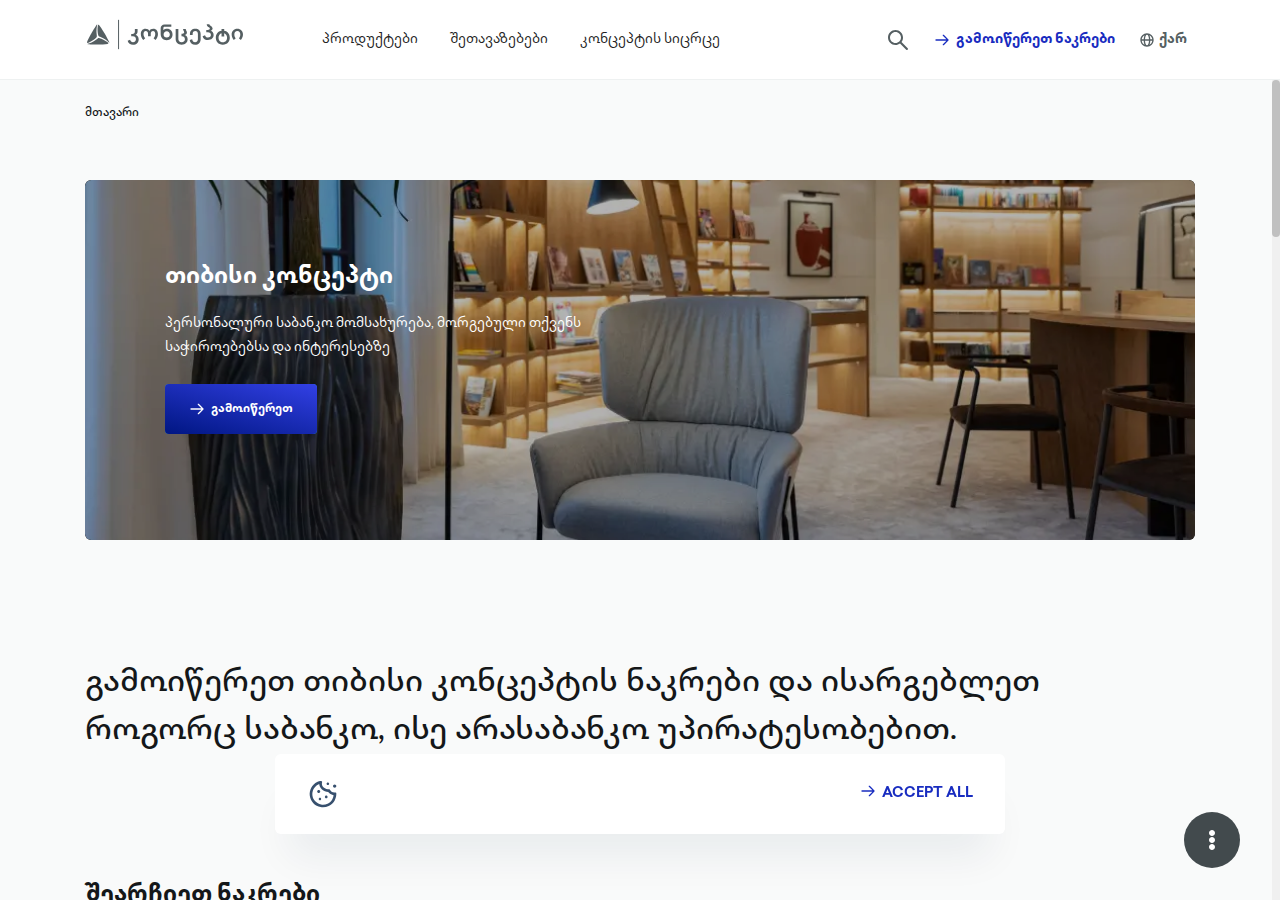
==== commit c1e7f0e7: "last" ====
--- a/index.html
+++ b/index.html
@@ -15,8 +15,8 @@
     <header class="header flex al-center">
         <div class="container">
             <div class="header-content flex al-center">
-                <a href="#">
-                    <div class="header-logo flex al-center">
+                <a class="header-logo flex al-center" href="#">
+                    <div >
                         <svg data-v-562b0aec="" id="Layer_1" data-name="Layer 1" xmlns="http://www.w3.org/2000/svg"
                             version="1.1" width="165" height="32" viewbox="0 0 165 32" fill="currentColor">
                             <path data-v-562b0aec=""
@@ -29,8 +29,8 @@
                         </svg>
                     </div>
                 </a>
-                <a href="#">
-                    <div class="header_logo-mobile"><svg data-v-562b0aec="" width="36" height="32" viewbox="0 0 36 32"
+                <a href="#" class="header_logo-mobile">
+                    <div ><svg data-v-562b0aec="" width="36" height="32" viewbox="0 0 36 32"
                             fill="currentColor" xmlns="http://www.w3.org/2000/svg">
                             <path data-v-562b0aec=""
                                 d="M15.8154 18.4806C15.8263 18.5838 15.8325 18.7025 15.8325 18.8227C15.8325 19.8184 15.4065 20.7155 14.7261 21.3474L14.7246 21.349C11.2681 24.5334 7.20468 27.1305 2.73238 28.9447L2.4671 29.0402C2.09727 29.1913 1.66502 29.3099 1.21717 29.3747L1.18752 29.3778C1.1251 29.3916 1.05332 29.3993 0.979974 29.3993C0.438492 29.3993 0 28.9662 0 28.4314C0 28.4114 0 28.3898 0.00156047 28.3697V28.3728C0.0187256 28.154 0.0639792 27.949 0.13264 27.7578L0.127958 27.7748C1.32952 24.3946 5.39922 17.0533 7.15475 14.0277C9.33784 10.2375 15.0632 1.11901 15.9168 0.118682C15.973 0.0462399 16.0588 0 16.1571 0C16.2055 0 16.2523 0.0107893 16.2929 0.0323679L16.2913 0.0308266C16.4333 0.0986452 16.5503 0.186501 16.4068 0.692058C15.6577 3.39401 14.5717 9.27881 15.6952 17.3246C15.7529 17.7407 15.8169 18.1214 15.8169 18.4806H15.8154Z">
@@ -488,6 +488,7 @@
                 <div class="offer-swiper__image-wrapper swiper-wrapper">
 
                     <div class="swiper-slider-offer swiper-slide">
+                      <a href="#">
                         <div class="offer-card">
                             <div class="offer-image">
                                 <img src="assets/images/nng1tsvv.1bs350.jpg" alt="">
@@ -503,82 +504,91 @@
 
                             </div>
                         </div>
+                      </a>
                     </div>
                     <div class="swiper-slide-offer swiper-slide">
-                        <div class="offer-card">
-                            <div class="offer-image">
-                                <img src="assets/images/onflg4xp.isqDSC_2268 2.png" alt="">
-                                <div class="offer-image__logo">
-                                    <img src="assets/images/gdqxnfqy.f1stegeta-03.png" alt="">
-                                </div>
-                            </div>
-                            <div class="offer-card-content">
-                                <div class="offer-card-title">
-                                    <p> ავტო </p>
-                                    <p>თეგეტა მოტორსი </p>
-                                </div>
-                                <h3>თეგეტა მოტორსი - 50% ფასდაკლება</h3>
-
-                            </div>
-                        </div>
+                        <a href="#">
+                            <div class="offer-card">
+                                <div class="offer-image">
+                                    <img src="assets/images/onflg4xp.isqDSC_2268 2.png" alt="">
+                                    <div class="offer-image__logo">
+                                        <img src="assets/images/gdqxnfqy.f1stegeta-03.png" alt="">
+                                    </div>
+                                </div>
+                                <div class="offer-card-content">
+                                    <div class="offer-card-title">
+                                        <p> ავტო </p>
+                                        <p>თეგეტა მოტორსი </p>
+                                    </div>
+                                    <h3>თეგეტა მოტორსი - 50% ფასდაკლება</h3>
+    
+                                </div>
+                            </div>
+                        </a>
                     </div>
                     <div class="swiper-slide-offer swiper-slide">
-                        <div class="offer-card">
-                            <div class="offer-image">
-                                <img src="assets/images/exhqxj55.burtegeta-02.png" alt="">
-                                <div class="offer-image__logo">
-                                    <img src="assets/images/gdqxnfqy.f1stegeta-03.png" alt="">
-                                </div>
-                            </div>
-                            <div class="offer-card-content">
-                                <div class="offer-card-title">
-                                    <p>ავტო</p>
-                                    <p> ჯაზ ფესტივალის შეთავაზებები </p>
-                                    <p> თეგეტა მოტორსი </p>
-                                </div>
-                                <h3>თეგეტა მოტორსი - ბათუმი</h3>
-
-                            </div>
-                        </div>
+                        <a href="#">
+                            <div class="offer-card">
+                                <div class="offer-image">
+                                    <img src="assets/images/exhqxj55.burtegeta-02.png" alt="">
+                                    <div class="offer-image__logo">
+                                        <img src="assets/images/gdqxnfqy.f1stegeta-03.png" alt="">
+                                    </div>
+                                </div>
+                                <div class="offer-card-content">
+                                    <div class="offer-card-title">
+                                        <p>ავტო</p>
+                                        <p> ჯაზ ფესტივალის შეთავაზებები </p>
+                                        <p> თეგეტა მოტორსი </p>
+                                    </div>
+                                    <h3>თეგეტა მოტორსი - ბათუმი</h3>
+    
+                                </div>
+                            </div>
+                        </a>
                     </div>
                     <div class="swiper-slide-offer swiper-slide">
-                        <div class="offer-card">
-                            <div class="offer-image">
-                                <img src="assets/images/fukakrz1.jvfle meridien 2.png" alt="">
-                                <div class="offer-image__logo">
-                                    <img src="assets/images/qsmk5hj0.syw1687956823190.400x300_Logo__1_ 1.png" alt="">
-                                </div>
-                            </div>
-                            <div class="offer-card-content">
-                                <div class="offer-card-title">
-                                    <p> დასვენება </p>
-                                    <p> ვიზა </p>
-                                    <p> ჯაზ ფესტივალის შეთავაზებები </p>
-                                </div>
-                                <h3>Le Meridien Batumi – 10%-იანი ფასდაკლება</h3>
-
-                            </div>
-                        </div>
+                        <a href="#">
+                            <div class="offer-card">
+                                <div class="offer-image">
+                                    <img src="assets/images/fukakrz1.jvfle meridien 2.png" alt="">
+                                    <div class="offer-image__logo">
+                                        <img src="assets/images/qsmk5hj0.syw1687956823190.400x300_Logo__1_ 1.png" alt="">
+                                    </div>
+                                </div>
+                                <div class="offer-card-content">
+                                    <div class="offer-card-title">
+                                        <p> დასვენება </p>
+                                        <p> ვიზა </p>
+                                        <p> ჯაზ ფესტივალის შეთავაზებები </p>
+                                    </div>
+                                    <h3>Le Meridien Batumi – 10%-იანი ფასდაკლება</h3>
+    
+                                </div>
+                            </div>
+                        </a>
                     </div>
                     <div class="swiper-slide-offer swiper-slide">
-                        <div class="offer-card">
-                            <div class="offer-image">
-                                <img src="assets/images/izjj4s1w.f13colloseum 2.png" alt="">
-                                <div class="offer-image__logo">
-                                    <img src="assets/images/kv2yas1n.nrl1687793548636.400x300_Logo__3_ 1 (1).png"
-                                        alt="">
-                                </div>
-                            </div>
-                            <div class="offer-card-content">
-                                <div class="offer-card-title">
-                                    <p> დასვენება </p>
-                                    <p> ვიზა </p>
-                                    <p> ჯაზ ფესტივალის შეთავაზებები </p>
-                                </div>
-                                <h3>Colosseum Marina Hotel – 15%-იანი ფასდაკლება</h3>
-
-                            </div>
-                        </div>
+                        <a href="#">
+                            <div class="offer-card">
+                                <div class="offer-image">
+                                    <img src="assets/images/izjj4s1w.f13colloseum 2.png" alt="">
+                                    <div class="offer-image__logo">
+                                        <img src="assets/images/kv2yas1n.nrl1687793548636.400x300_Logo__3_ 1 (1).png"
+                                            alt="">
+                                    </div>
+                                </div>
+                                <div class="offer-card-content">
+                                    <div class="offer-card-title">
+                                        <p> დასვენება </p>
+                                        <p> ვიზა </p>
+                                        <p> ჯაზ ფესტივალის შეთავაზებები </p>
+                                    </div>
+                                    <h3>Colosseum Marina Hotel – 15%-იანი ფასდაკლება</h3>
+    
+                                </div>
+                            </div>
+                        </a>
                     </div>
 
 
@@ -662,6 +672,7 @@
                 <div class="offer-swiper__image-wrapper swiper-wrapper">
 
                     <div class="offer swiper-slider-offer swiper-slide">
+                      <a href="#">
                         <div class="offer-card">
                             <div class="offer-image">
                                 <img src="assets/images/mfvvitla.0j5430128849_7213815365374065_9017687812435872577_n.png"
@@ -680,9 +691,11 @@
                                 </div>
                             </div>
                         </div>
+                      </a>
                     </div>
 
                     <div class="offer swiper-slider-offer swiper-slide">
+                       <a href="#">
                         <div class="offer-card">
                             <div class="offer-image">
                                 <img src="assets/images/0m25n3qt.w03prem.png" alt="">
@@ -698,8 +711,10 @@
                                 </div>
                             </div>
                         </div>
+                       </a>
                     </div>
                     <div class="offer swiper-slider-offer swiper-slide">
+                       <a href="#">
                         <div class="offer-card">
                             <div class="offer-image">
                                 <img src="assets/images/nqeaa1rb.avl360.png" alt="">
@@ -714,6 +729,7 @@
                                 </div>
                             </div>
                         </div>
+                       </a>
                     </div>
 
 
@@ -780,6 +796,7 @@
                 <div class="offer-swiper__image-wrapper swiper-wrapper">
 
                     <div class="swiper-slider-offer swiper-slide">
+                       <a href="#">
                         <div class="awards-card">
                             <div class="awards-card-content">
                                 <div class="awards-card__image">
@@ -790,41 +807,48 @@
                                 <p data-v-00ef924e="">The Global Finance</p>
                             </div>
                         </div>
+                       </a>
                     </div>
                     <div class="swiper-slider-offer swiper-slide">
-                        <div class="awards-card">
-                            <div class="awards-card-content">
-                                <div class="awards-card__image">
-                                    <img src="assets/images/kxhrqpjz.vqveuromoney-institutional-investor-plc-logo-vector.png"
-                                        alt="">
-                                </div>
-                                <h3> საუკეთესო პერსონალური საბანკო მომსახურება საქართველოში 2023 </h3>
-                                <p data-v-00ef924e="">Euromoney</p>
-                            </div>
-                        </div>
+                        <a href="#">
+                            <div class="awards-card">
+                                <div class="awards-card-content">
+                                    <div class="awards-card__image">
+                                        <img src="assets/images/kxhrqpjz.vqveuromoney-institutional-investor-plc-logo-vector.png"
+                                            alt="">
+                                    </div>
+                                    <h3> საუკეთესო პერსონალური საბანკო მომსახურება საქართველოში 2023 </h3>
+                                    <p data-v-00ef924e="">Euromoney</p>
+                                </div>
+                            </div>
+                        </a>
                     </div>
                     <div class="swiper-slider-offer swiper-slide">
-                        <div class="awards-card">
-                            <div class="awards-card-content">
-                                <div class="awards-card__image">
-                                    <img src="assets/images/dffiuhjz.i3xglobal-finance-logo-8F6EBD1345-seeklogo.com.png"
-                                        alt="">
-                                </div>
-                                <h3 class="h3"> საუკეთესო პერსონალური საბანკო მომსახურება საქართველოში 2022 </h3>
-                                <p data-v-00ef924e="">The Global Finance</p>
-                            </div>
-                        </div>
+                        <a href="#">
+                            <div class="awards-card">
+                                <div class="awards-card-content">
+                                    <div class="awards-card__image">
+                                        <img src="assets/images/dffiuhjz.i3xglobal-finance-logo-8F6EBD1345-seeklogo.com.png"
+                                            alt="">
+                                    </div>
+                                    <h3 class="h3"> საუკეთესო პერსონალური საბანკო მომსახურება საქართველოში 2022 </h3>
+                                    <p data-v-00ef924e="">The Global Finance</p>
+                                </div>
+                            </div>
+                        </a>
                     </div>
                     <div class="swiper-slider-offer swiper-slide">
-                        <div class="awards-card">
-                            <div class="awards-card-content">
-                                <div class="awards-card__image">
-                                    <img src="assets/images/hke31ar3.p5dthe-banker-logo-png-transparent.png" alt="">
-                                </div>
-                                <h3> საუკეთესო პერსონალური საბანკო მომსახურება საქართველოში 2021 </h3>
-                                <p data-v-00ef924e="">The Banker & PWM</p>
-                            </div>
-                        </div>
+                        <a href="#">
+                            <div class="awards-card">
+                                <div class="awards-card-content">
+                                    <div class="awards-card__image">
+                                        <img src="assets/images/hke31ar3.p5dthe-banker-logo-png-transparent.png" alt="">
+                                    </div>
+                                    <h3> საუკეთესო პერსონალური საბანკო მომსახურება საქართველოში 2021 </h3>
+                                    <p data-v-00ef924e="">The Banker & PWM</p>
+                                </div>
+                            </div>
+                        </a>
                     </div>
 
                 </div>
--- a/styles/style.css
+++ b/styles/style.css
@@ -197,6 +197,9 @@
   left: 0;
   right: 0;
 }
+.header.color{
+  background-color: #F9FAFA;
+}
 
 .header-content {
   display: flex;
@@ -313,9 +316,7 @@
 .dropdown.active .dropdown-big {
   display: block;
 }
-.swiper-slide {
-  cursor: pointer;
-}
+
 .burger-icon {
   display: none;
 }
@@ -896,7 +897,7 @@
   position: fixed;
   visibility: hidden;
   opacity: 0;
-  top: -100%;
+  display: none;
   transition: visibility 0.6s, opacity 0.6s;
 }
 .address {
--- a/styles/responsive.css
+++ b/styles/responsive.css
@@ -63,6 +63,13 @@
   }
 }
 @media (max-width: 992px) {
+  .button-menu__tooltip{
+    display: none;
+  }
+  .buttons-button:hover{
+    background-color: #fff;
+    color: #555F62;
+  }
   .dropdown-big {
     display: none;
   }
@@ -78,6 +85,7 @@
   .header-menu__mobile.open {
     visibility: visible;
     opacity: 1;
+    display: block;
     top: 80px;
     left: 0;
     right: 0;
@@ -432,6 +440,11 @@
   body {
     font-size: 14px;
   }
+  .buttons-button,
+  .big-menu__trigger{
+    width: 48px;
+    height: 48px;
+  }
   .header {
     padding-left: 15px;
     padding-right: 15px;
